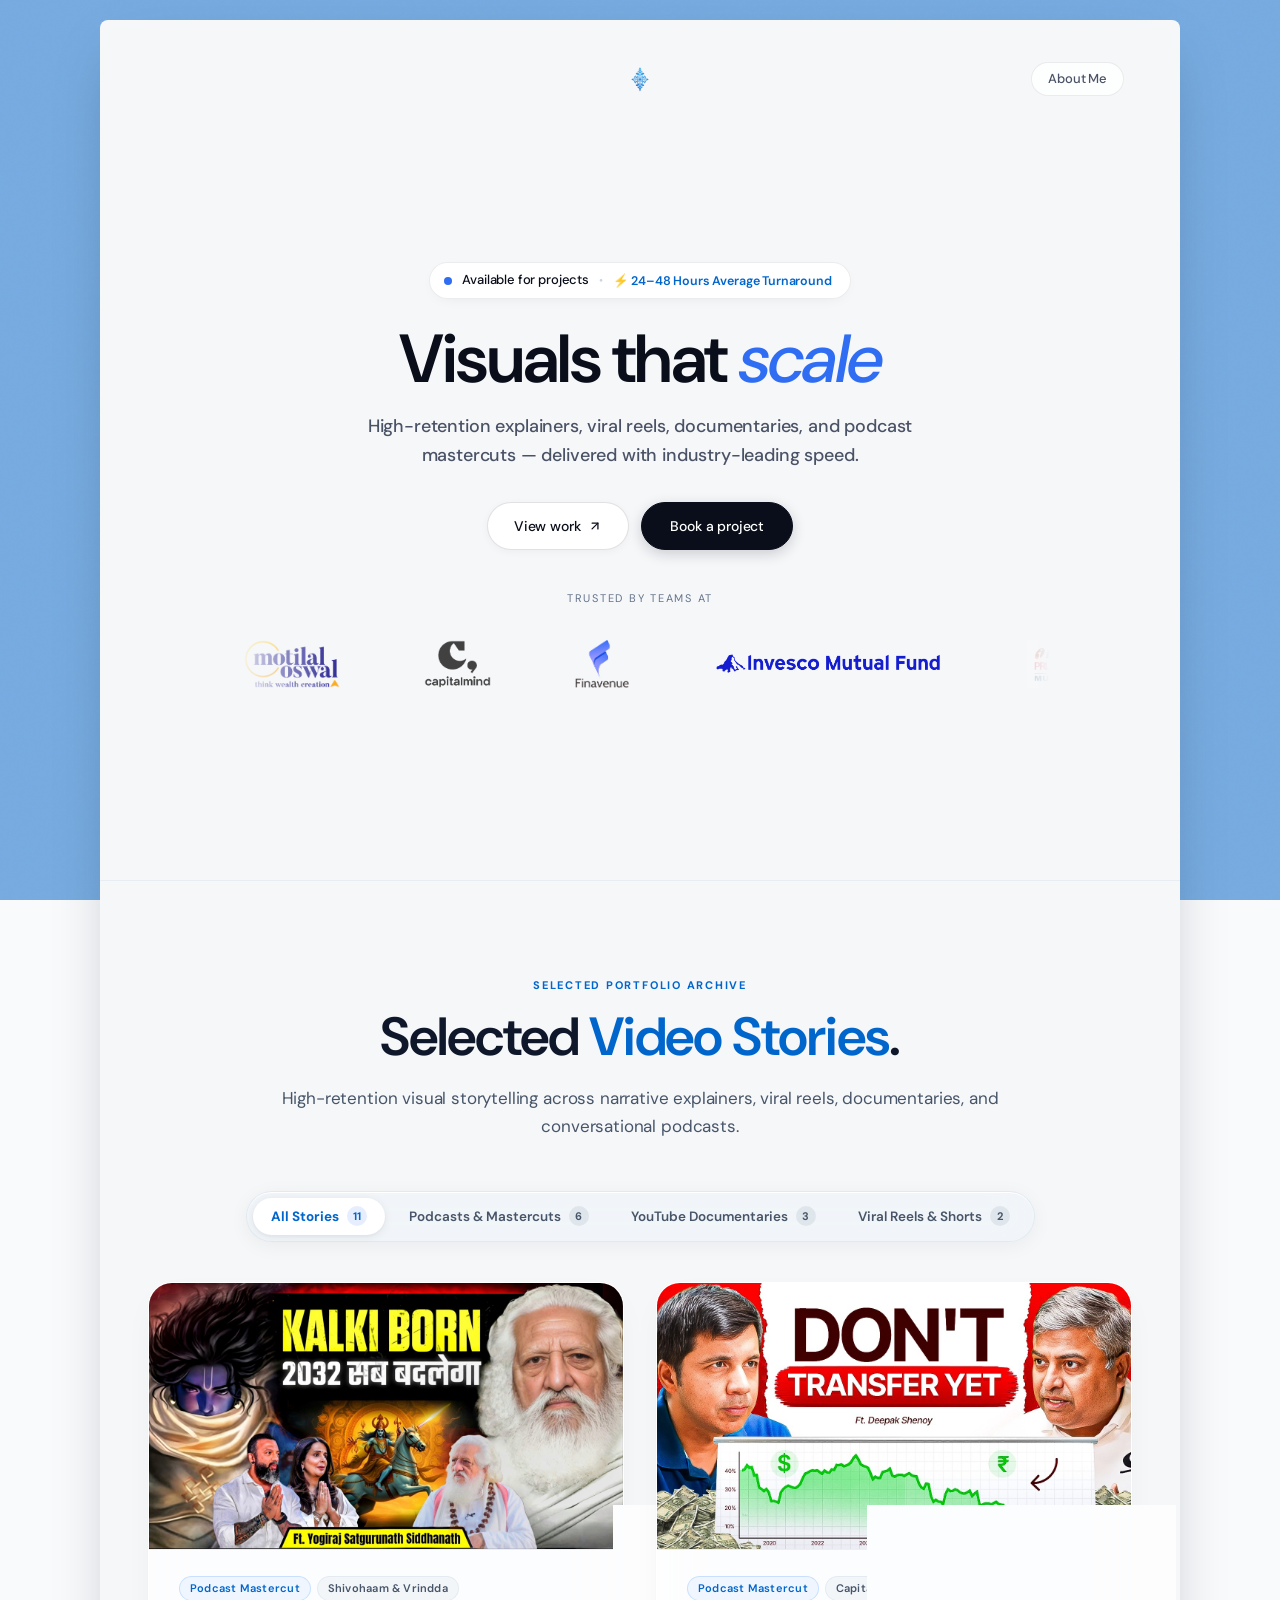
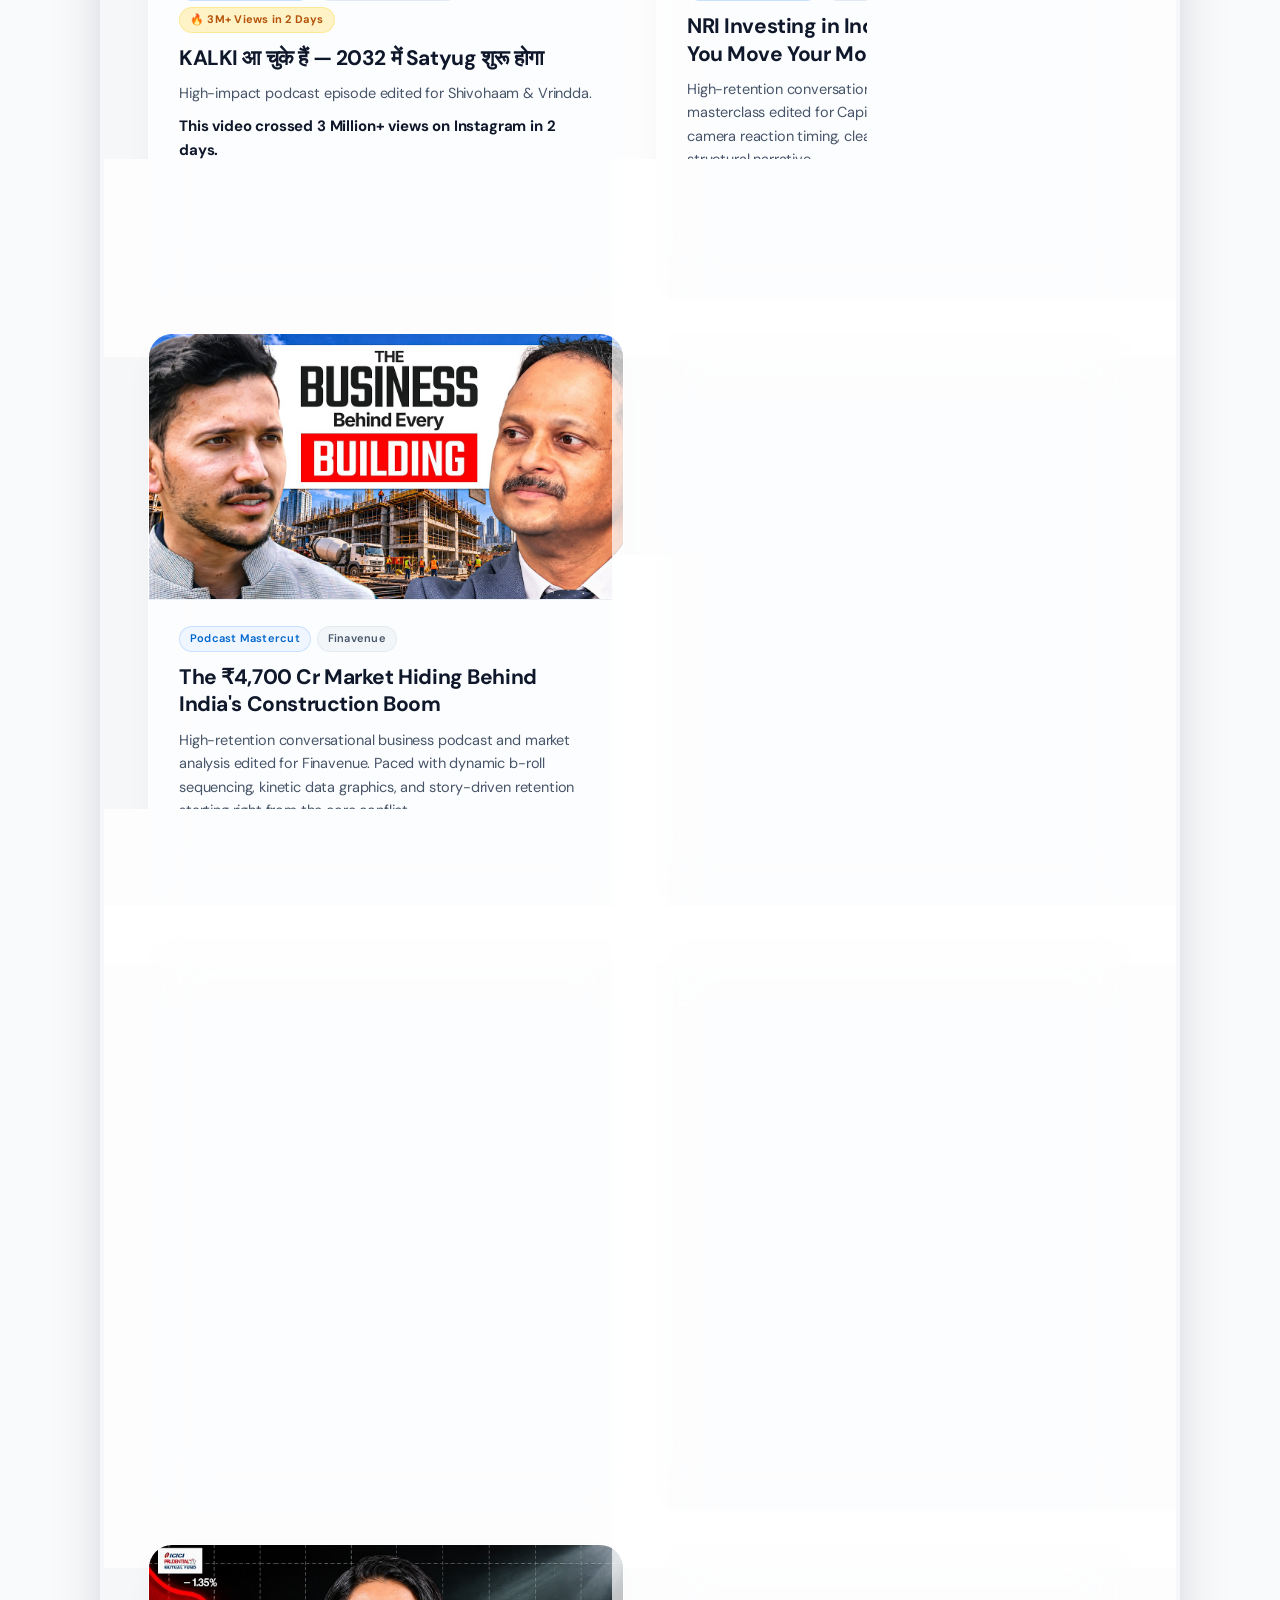
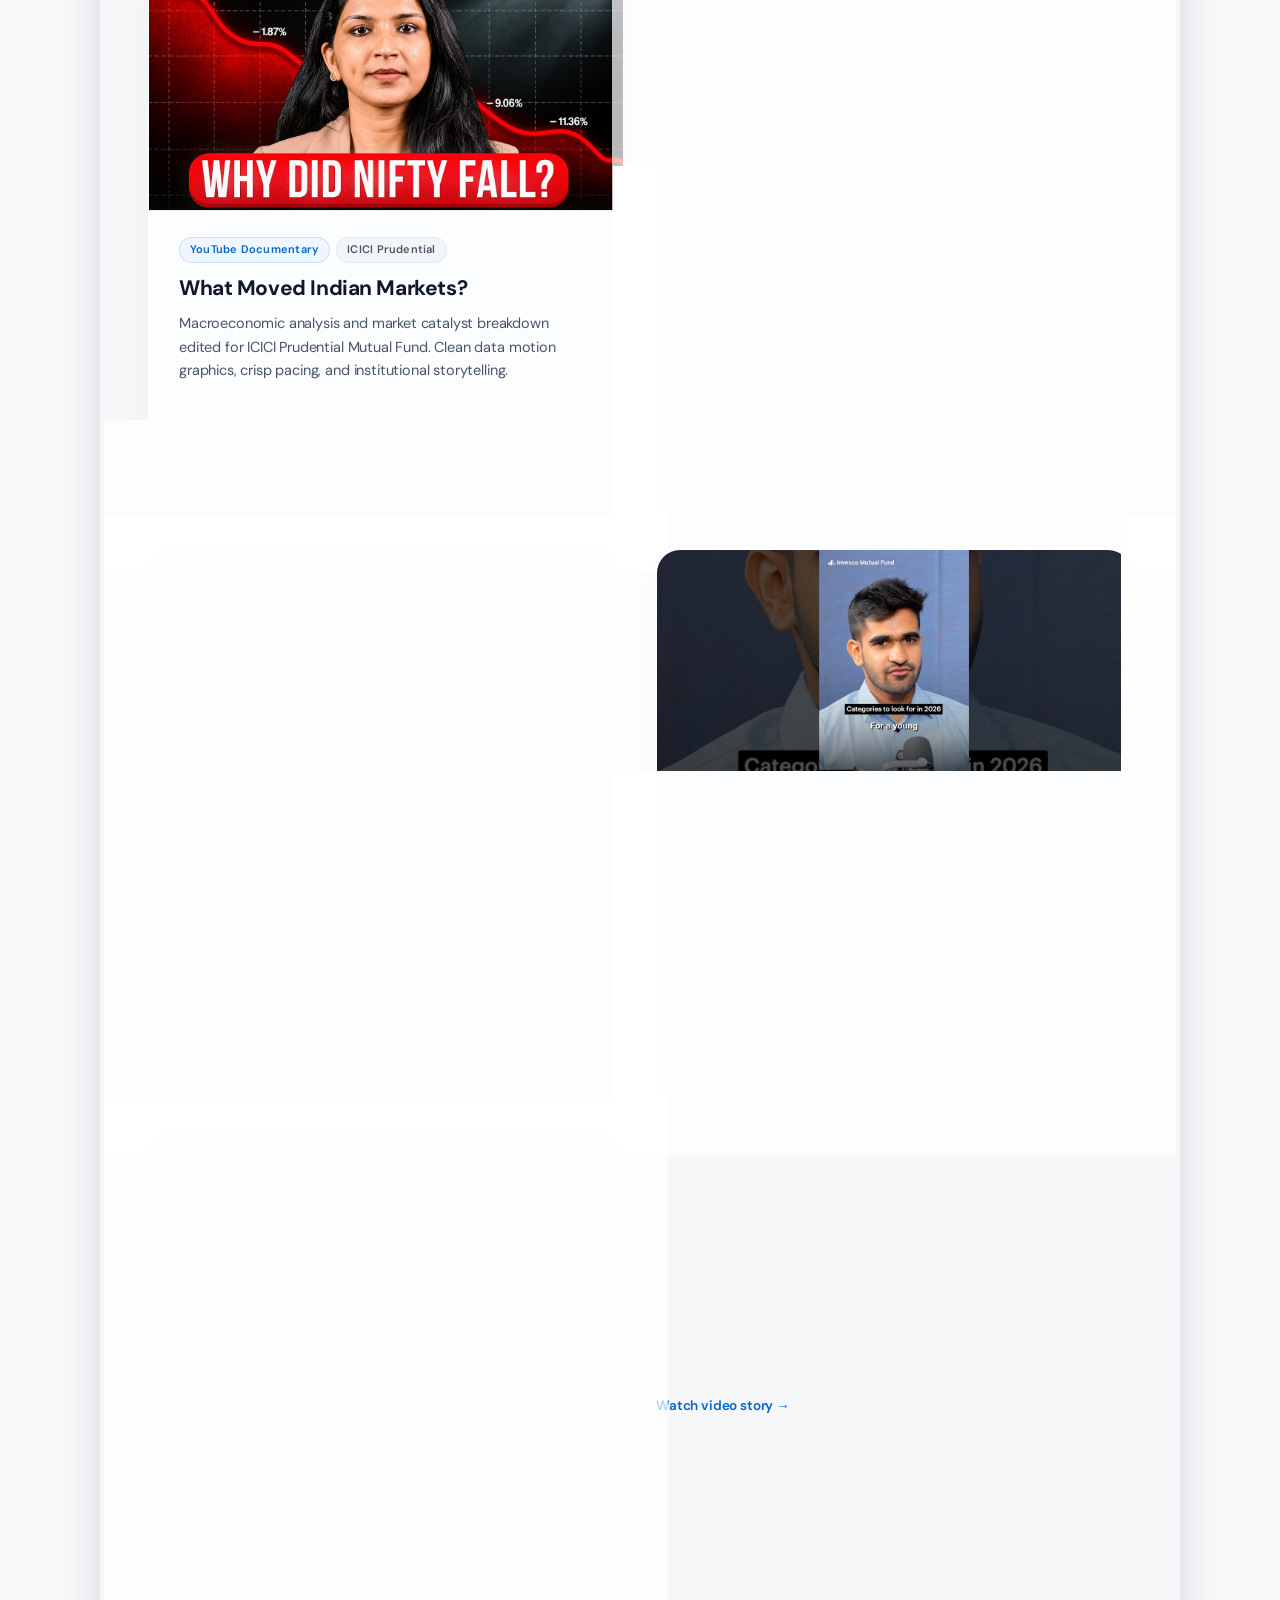
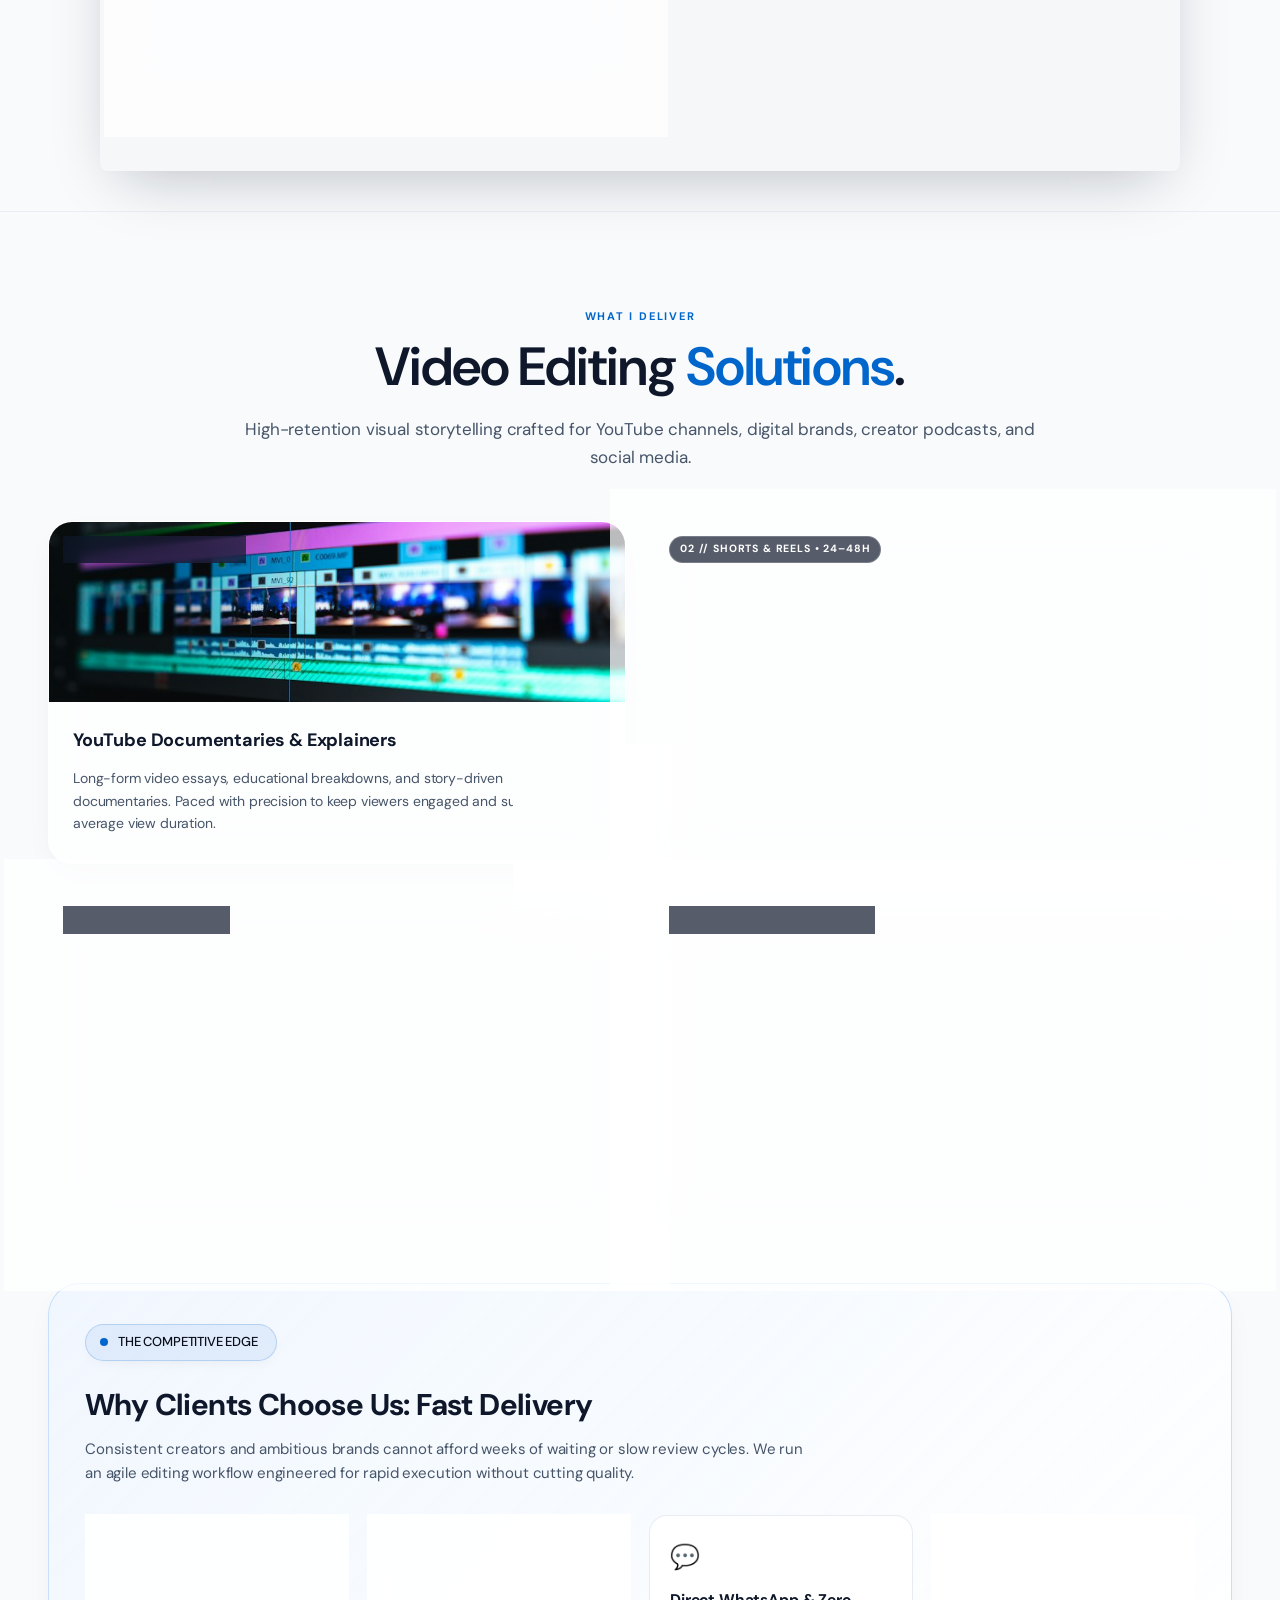
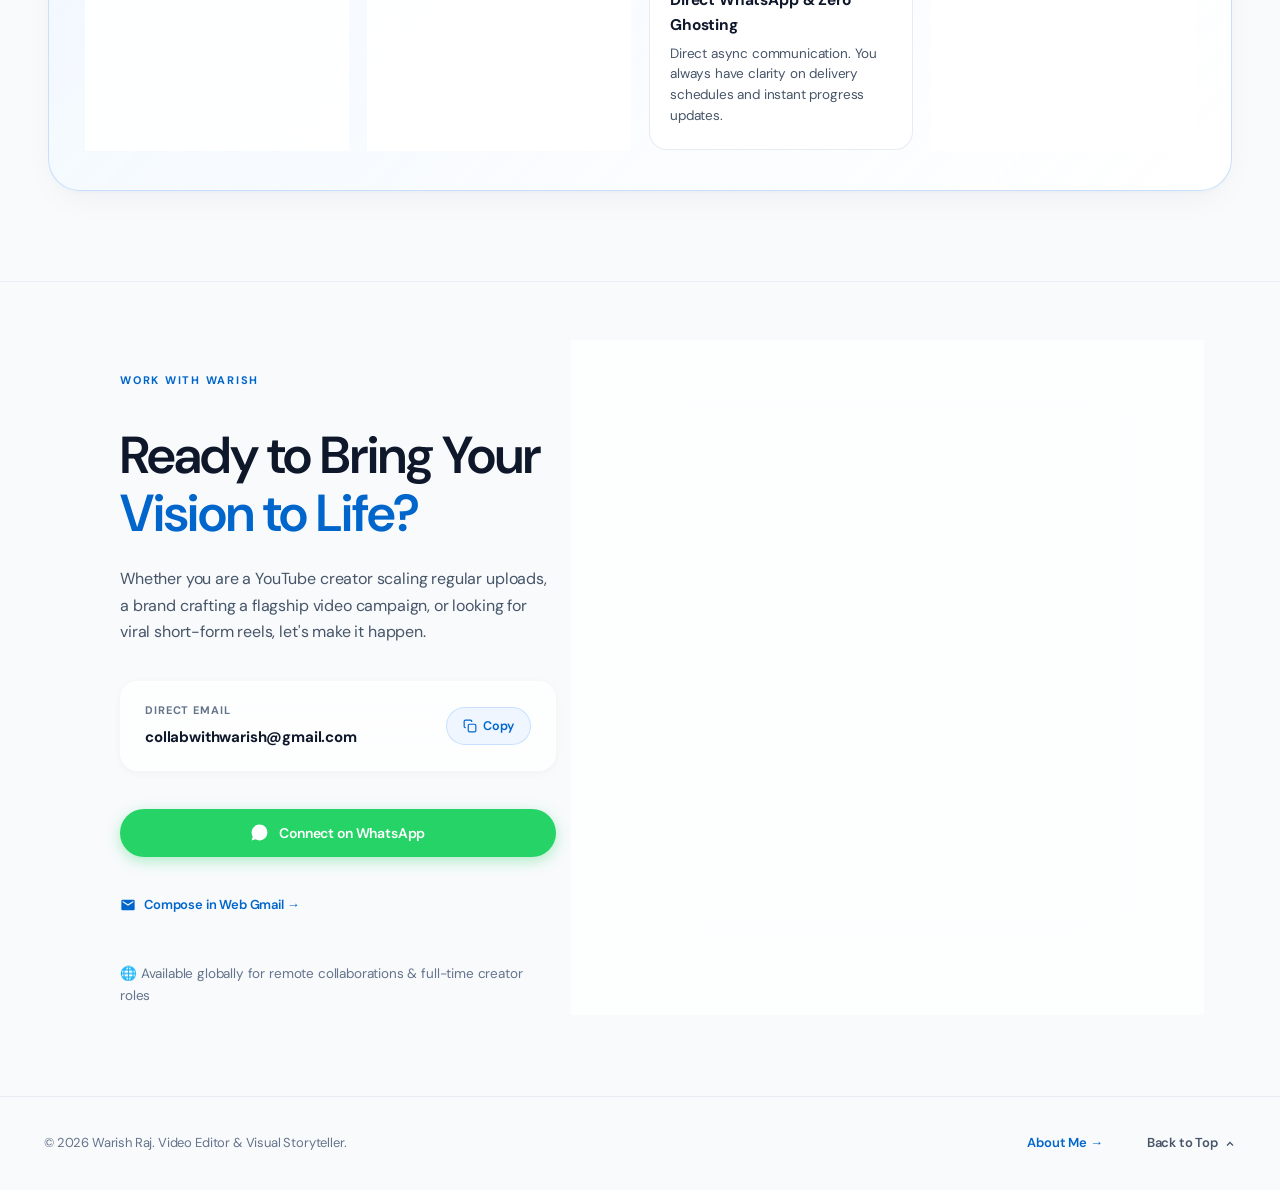
==== index.html @ b5e5d0c4 "Add ICICI Prudential July Markets video to YouTube Documentaries" ====
<!DOCTYPE html>
<html lang="en">
<head>
  <meta charset="UTF-8">
  <meta name="viewport" content="width=device-width, initial-scale=1.0">
  <title>Warish Raj — Video Editor & Visual Storyteller</title>
  <meta name="description" content="Portfolio of Warish Raj — Video Editor & Visual Storyteller at Postverse Media. Specializing in story-driven video editing, finance explainers, multi-cam podcast cuts, and high-retention reels.">
  <meta name="author" content="Warish Raj">
  <meta name="referrer" content="strict-origin-when-cross-origin">
  
  <!-- Open Graph Meta Tags -->
  <meta property="og:title" content="Warish Raj — Video Editor & Visual Storyteller">
  <meta property="og:description" content="Crafting video stories with intention, emotional rhythm, and clarity — rather than loud, chaotic over-editing.">
  <meta property="og:type" content="website">

  <!-- Favicon / SVG Brand Mark -->
  <link rel="icon" type="image/svg+xml" href="data:image/svg+xml,%3Csvg xmlns='http://www.w3.org/2000/svg' viewBox='0 0 32 32'%3E%3Crect width='32' height='32' rx='10' fill='%23ffffff' stroke='%23e2e8f0' stroke-width='1.5'/%3E%3Cpath d='M8 10 L13 22 L17 12 L21 22 L26 10' stroke='%230066cc' stroke-width='2.4' stroke-linecap='round' stroke-linejoin='round' fill='none'/%3E%3C/svg%3E">

  <!-- Primary Font: DM Sans via Google Fonts -->
  <link rel="preconnect" href="https://fonts.googleapis.com">
  <link rel="preconnect" href="https://fonts.gstatic.com" crossorigin>
  <link href="https://fonts.googleapis.com/css2?family=DM+Sans:ital,opsz,wght@0,9..40,100..1000;1,9..40,100..1000&display=swap" rel="stylesheet">

  <!-- Apple UI & Glassmorphism Stylesheet -->
  <link rel="stylesheet" href="css/style.css?v=4.6">
</head>
<body>

  <!-- High-Quality Moving Sky Video (vfxace style) -->
  <video class="bg-video" id="bg-video" autoplay loop muted playsinline preload="auto" aria-hidden="true">
    <source src="assets/clouds-bg.mp4" type="video/mp4">
  </video>

  <!-- Subtle Tactile Paper Grain -->
  <div class="grain" aria-hidden="true"></div>

  <!-- Apple Fluid Cursor & Ambient Spotlight Follower -->
  <div class="cursor-glow" id="cursor-glow" aria-hidden="true"></div>
  <div class="cursor-follower" id="cursor-follower" aria-hidden="true"></div>
  <div class="cursor-dot" id="cursor-dot" aria-hidden="true"></div>

  <!-- Floating Signature Canvas (vfxace style floating card) -->
  <div class="site-canvas">

    <!-- 1. Hero Viewport — Exact Visuals that Scale Reference -->
    <section class="hero-viewport" id="hero">
      <!-- Topbar with Centered Logo Emblem -->
      <header class="topbar">
        <div class="topbar__left"></div>
        <a href="#hero" class="brand-mark" aria-label="Warish Raj Home">
          <img src="assets/vfx-logo.png" alt="Warish Raj" class="vfx-logo-img">
        </a>
        <div class="topbar__right">
          <a href="about.html" class="nav-subtle-pill">About Me</a>
        </div>
      </header>

      <div class="hero__inner">
        <!-- Status Capsule with Fast Turnaround Highlight -->
        <div class="badge">
          <span class="badge__dot"></span>
          <span class="badge__text">Available for projects</span>
          <span class="badge__sep">•</span>
          <span class="badge__highlight">⚡ 24–48 Hours Average Turnaround</span>
        </div>

        <div class="hero__center">
          <h1 class="hero__title">
            Visuals that <em class="accent-scale">scale</em>
          </h1>
          <p class="hero__subtitle">
            High-retention explainers, viral reels, documentaries, and podcast mastercuts — delivered with industry-leading speed.
          </p>

          <div class="hero__actions">
            <a href="#work" class="btn btn--ghost">
              <span>View work</span>
              <svg width="14" height="14" viewBox="0 0 24 24" fill="none" stroke="currentColor" stroke-width="2.2" stroke-linecap="round" stroke-linejoin="round"><line x1="7" y1="17" x2="17" y2="7"></line><polyline points="7 7 17 7 17 17"></polyline></svg>
            </a>
            <a href="#contact" class="btn btn--solid">
              <span>Book a project</span>
            </a>
          </div>
        </div>

        <!-- Trusted by teams at -->
        <div class="hero__clients">
          <p class="clients__label">Trusted by teams at</p>
          <div class="clients__marquee">
            <div class="clients__track">
              <!-- Set 1 -->
              <div class="client-item">
                <img src="assets/brands/motilal-oswal.png" alt="Motilal Oswal" class="client-logo-img">
              </div>
              <div class="client-item">
                <img src="assets/brands/capitalmind.png" alt="Capitalmind" class="client-logo-img">
              </div>
              <div class="client-item">
                <img src="assets/brands/finavenue.png" alt="Finavenue" class="client-logo-img">
              </div>
              <div class="client-item">
                <img src="assets/brands/invesco-mutual-fund.png" alt="Invesco Mutual Fund India" class="client-logo-img">
              </div>
              <div class="client-item">
                <img src="assets/brands/icici-mutual-fund.png" alt="ICICI Mutual Fund" class="client-logo-img">
              </div>
              <!-- Set 2 (Infinite loop duplicate) -->
              <div class="client-item">
                <img src="assets/brands/motilal-oswal.png" alt="Motilal Oswal" class="client-logo-img">
              </div>
              <div class="client-item">
                <img src="assets/brands/capitalmind.png" alt="Capitalmind" class="client-logo-img">
              </div>
              <div class="client-item">
                <img src="assets/brands/finavenue.png" alt="Finavenue" class="client-logo-img">
              </div>
              <div class="client-item">
                <img src="assets/brands/invesco-mutual-fund.png" alt="Invesco Mutual Fund India" class="client-logo-img">
              </div>
              <div class="client-item">
                <img src="assets/brands/icici-mutual-fund.png" alt="ICICI Mutual Fund" class="client-logo-img">
              </div>
            </div>
          </div>
        </div>
      </div>
    </section>

    <!-- 2. Selected Video Work -->
    <section class="section" id="work">
      <div class="section-header">
        <span class="section-eyebrow">SELECTED PORTFOLIO ARCHIVE</span>
        <h2 class="section-title">Selected <span class="accent-text">Video Stories</span>.</h2>
        <p class="section-desc">
          High-retention visual storytelling across narrative explainers, viral reels, documentaries, and conversational podcasts.
        </p>
      </div>

      <!-- Apple-Grade Segmented Category Filter Bar -->
      <div class="filter-wrapper">
        <div class="filter-container" role="tablist" aria-label="Filter video categories">
          <button class="filter-btn active" data-filter="all" role="tab" aria-selected="true">
            <span>All Stories</span>
            <span class="filter-count">11</span>
          </button>
          <button class="filter-btn" data-filter="podcast" role="tab" aria-selected="false">
            <span>Podcasts &amp; Mastercuts</span>
            <span class="filter-count">6</span>
          </button>
          <button class="filter-btn" data-filter="documentary" role="tab" aria-selected="false">
            <span>YouTube Documentaries</span>
            <span class="filter-count">3</span>
          </button>
          <button class="filter-btn" data-filter="reels" role="tab" aria-selected="false">
            <span>Viral Reels &amp; Shorts</span>
            <span class="filter-count">2</span>
          </button>
        </div>
      </div>

      <!-- Projects Grid -->
      <div class="work-grid">

        <!-- ==========================================
             Group 1: Podcasts & Mastercuts (5 Projects)
             ========================================== -->

        <!-- Project 1: Viral Podcast Mastercut (Shivohaam & Vrindda) -->
        <article class="work-item" data-category="podcast" data-project-id="shivohaam-kalki" tabindex="0">
          <div class="work-item__media">
            <img src="assets/projects/shivohaam-kalki.jpg" alt="KALKI आ चुके हैं — 2032 में Satyug शुरू होगा | Shivohaam & Vrindda" class="work-item__thumb" loading="lazy">
            <div class="work-item__overlay">
              <span class="work-item__play" aria-label="Play Video in Website">
                <svg width="22" height="22" viewBox="0 0 24 24" fill="currentColor"><polygon points="6,4 20,12 6,20"></polygon></svg>
              </span>
            </div>
          </div>
          <div class="work-item__content">
            <div class="work-item__meta-top">
              <div class="work-item__tags">
                <span class="tag tag--accent">Podcast Mastercut</span>
                <span class="tag">Shivohaam &amp; Vrindda</span>
                <span class="tag tag--gold" style="font-weight: 700;">🔥 3M+ Views in 2 Days</span>
              </div>
            </div>
            <h3 class="work-item__title">KALKI आ चुके हैं — 2032 में Satyug शुरू होगा</h3>
            <p class="work-item__desc">
              High-impact podcast episode edited for Shivohaam &amp; Vrindda. <strong style="color: var(--ink-primary); font-size: 15px; display: block; margin: 8px 0;">This video crossed 3 Million+ views on Instagram in 2 days.</strong> Retention-engineered conversational pacing, suspense hooks, and atmospheric sound design.
            </p>
            <div class="work-item__footer">
              <span class="work-item__cta">Watch video story &rarr;</span>
            </div>
          </div>
        </article>

        <!-- Project 2: Capitalmind Podcast Mastercut -->
        <article class="work-item" data-category="podcast" data-project-id="capitalmind-nri-investing" tabindex="0">
          <div class="work-item__media">
            <img src="assets/projects/capitalmind-podcast.jpg" alt="NRI Investing in India? Watch This Before You Move Your Money | Capitalmind" class="work-item__thumb" loading="lazy">
            <div class="work-item__overlay">
              <span class="work-item__play" aria-label="Play Video in Website">
                <svg width="22" height="22" viewBox="0 0 24 24" fill="currentColor"><polygon points="6,4 20,12 6,20"></polygon></svg>
              </span>
            </div>
          </div>
          <div class="work-item__content">
            <div class="work-item__meta-top">
              <div class="work-item__tags">
                <span class="tag tag--accent">Podcast Mastercut</span>
                <span class="tag">Capitalmind</span>
              </div>
            </div>
            <h3 class="work-item__title">NRI Investing in India? Watch This Before You Move Your Money</h3>
            <p class="work-item__desc">
              High-retention conversational podcast and NRI wealth masterclass edited for Capitalmind. Paced with dynamic multi-camera reaction timing, clean financial graphics, and clear structural narrative.
            </p>
            <div class="work-item__footer">
              <span class="work-item__cta">Watch video story &rarr;</span>
            </div>
          </div>
        </article>

        <!-- Project 3: Finavenue Construction Boom Podcast & Interview -->
        <article class="work-item" data-category="podcast" data-project-id="finavenue-construction" tabindex="0">
          <div class="work-item__media">
            <img src="assets/projects/finavenue-construction.jpg" alt="The ₹4,700 Cr Market Hiding Behind India's Construction Boom | Finavenue" class="work-item__thumb" loading="lazy">
            <div class="work-item__overlay">
              <span class="work-item__play" aria-label="Play Video in Website">
                <svg width="22" height="22" viewBox="0 0 24 24" fill="currentColor"><polygon points="6,4 20,12 6,20"></polygon></svg>
              </span>
            </div>
          </div>
          <div class="work-item__content">
            <div class="work-item__meta-top">
              <div class="work-item__tags">
                <span class="tag tag--accent">Podcast Mastercut</span>
                <span class="tag">Finavenue</span>
              </div>
            </div>
            <h3 class="work-item__title">The ₹4,700 Cr Market Hiding Behind India's Construction Boom</h3>
            <p class="work-item__desc">
              High-retention conversational business podcast and market analysis edited for Finavenue. Paced with dynamic b-roll sequencing, kinetic data graphics, and story-driven retention starting right from the core conflict.
            </p>
            <div class="work-item__footer">
              <span class="work-item__cta">Watch video story &rarr;</span>
            </div>
          </div>
        </article>

        <!-- Project 4: Motilal Oswal AMC Family Office Podcast -->
        <article class="work-item" data-category="podcast" data-project-id="motilal-family-office" tabindex="0">
          <div class="work-item__media">
            <img src="assets/projects/motilal-family-office.jpg" alt="3 Things to Avoid When Setting Up a Family Office | Motilal Oswal AMC" class="work-item__thumb" loading="lazy">
            <div class="work-item__overlay">
              <span class="work-item__play" aria-label="Play Video in Website">
                <svg width="22" height="22" viewBox="0 0 24 24" fill="currentColor"><polygon points="6,4 20,12 6,20"></polygon></svg>
              </span>
            </div>
          </div>
          <div class="work-item__content">
            <div class="work-item__meta-top">
              <div class="work-item__tags">
                <span class="tag tag--accent">Podcast Mastercut</span>
                <span class="tag">Motilal Oswal AMC</span>
              </div>
            </div>
            <h3 class="work-item__title">3 Things to Avoid When Setting Up a Family Office</h3>
            <p class="work-item__desc">
              High-impact wealth management and family office podcast masterclass edited for Motilal Oswal AMC. Clean financial data motion graphics, crisp pacing, and engaging narrative structure.
            </p>
            <div class="work-item__footer">
              <span class="work-item__cta">Watch video story &rarr;</span>
            </div>
          </div>
        </article>

        <!-- Project 5: Invesco Debt & Investment Podcast -->
        <article class="work-item" data-category="podcast" data-project-id="invesco-parking-money" tabindex="0">
          <div class="work-item__media">
            <img src="assets/projects/invesco-parking-money.jpg" alt="Where to Park Money for 6+ Months? | Invesco Mutual Fund" class="work-item__thumb" loading="lazy">
            <div class="work-item__overlay">
              <span class="work-item__play" aria-label="Play Video in Website">
                <svg width="22" height="22" viewBox="0 0 24 24" fill="currentColor"><polygon points="6,4 20,12 6,20"></polygon></svg>
              </span>
            </div>
          </div>
          <div class="work-item__content">
            <div class="work-item__meta-top">
              <div class="work-item__tags">
                <span class="tag tag--accent">Podcast Mastercut</span>
                <span class="tag">Invesco</span>
              </div>
            </div>
            <h3 class="work-item__title">Where to Park Money for 6+ Months?</h3>
            <p class="work-item__desc">
              Investor education interview and guide breaking down short-term debt allocation and liquid funds for Invesco Mutual Fund. Minimalist comparative graphs and conversational pacing.
            </p>
            <div class="work-item__footer">
              <span class="work-item__cta">Watch video story &rarr;</span>
            </div>
          </div>
        </article>

        <!-- Project 6: ICICI Prudential Fund Manager Momentum Podcast -->
        <article class="work-item" data-category="podcast" data-project-id="icici-momentum-podcast" tabindex="0">
          <div class="work-item__media">
            <img src="assets/projects/icici-momentum-podcast.jpg" alt="Why Investors Sell Winners And Keep Losers | Ft. Ms. Manasvi Shah | ICICI Prudential AMC" class="work-item__thumb" loading="lazy">
            <div class="work-item__overlay">
              <span class="work-item__play" aria-label="Play Video in Website">
                <svg width="22" height="22" viewBox="0 0 24 24" fill="currentColor"><polygon points="6,4 20,12 6,20"></polygon></svg>
              </span>
            </div>
          </div>
          <div class="work-item__content">
            <div class="work-item__meta-top">
              <div class="work-item__tags">
                <span class="tag tag--accent">Podcast Mastercut</span>
                <span class="tag">ICICI Prudential</span>
              </div>
            </div>
            <h3 class="work-item__title">Why Investors Sell Winners And Keep Losers</h3>
            <p class="work-item__desc">
              High-retention fund manager interview and behavioral investing podcast edited for ICICI Prudential AMC. Paced with dynamic multi-camera reaction timing, momentum market graphics, and engaging conversational structure.
            </p>
            <div class="work-item__footer">
              <span class="work-item__cta">Watch video story &rarr;</span>
            </div>
          </div>
        </article>

        <!-- ==========================================
             Group 2: YouTube Documentaries (3 Projects)
             ========================================== -->

        <!-- Project 7: Macroeconomic Market Analysis (ICICI Prudential Mutual Fund) -->
        <article class="work-item" data-category="documentary" data-project-id="icici-market-analysis" tabindex="0">
          <div class="work-item__media">
            <img src="assets/projects/icici-market-analysis.jpg" alt="What Moved Indian Markets? | ICICI Prudential Mutual Fund" class="work-item__thumb" loading="lazy">
            <div class="work-item__overlay">
              <span class="work-item__play" aria-label="Play Video in Website">
                <svg width="22" height="22" viewBox="0 0 24 24" fill="currentColor"><polygon points="6,4 20,12 6,20"></polygon></svg>
              </span>
            </div>
          </div>
          <div class="work-item__content">
            <div class="work-item__meta-top">
              <div class="work-item__tags">
                <span class="tag tag--accent">YouTube Documentary</span>
                <span class="tag">ICICI Prudential</span>
              </div>
            </div>
            <h3 class="work-item__title">What Moved Indian Markets?</h3>
            <p class="work-item__desc">
              Macroeconomic analysis and market catalyst breakdown edited for ICICI Prudential Mutual Fund. Clean data motion graphics, crisp pacing, and institutional storytelling.
            </p>
            <div class="work-item__footer">
              <span class="work-item__cta">Watch video story &rarr;</span>
            </div>
          </div>
        </article>

        <!-- Project 8: Nifty Fall & Market Breakdown (ICICI Prudential Mutual Fund) -->
        <article class="work-item" data-category="documentary" data-project-id="icici-nifty-breakdown" tabindex="0">
          <div class="work-item__media">
            <img src="assets/projects/icici-nifty-breakdown.jpg" alt="Nifty Fall, FII Out, Insurance Shock - Full Breakdown! | ICICI Prudential Mutual Fund" class="work-item__thumb" loading="lazy">
            <div class="work-item__overlay">
              <span class="work-item__play" aria-label="Play Video in Website">
                <svg width="22" height="22" viewBox="0 0 24 24" fill="currentColor"><polygon points="6,4 20,12 6,20"></polygon></svg>
              </span>
            </div>
          </div>
          <div class="work-item__content">
            <div class="work-item__meta-top">
              <div class="work-item__tags">
                <span class="tag tag--accent">YouTube Documentary</span>
                <span class="tag">ICICI Prudential</span>
              </div>
            </div>
            <h3 class="work-item__title">Nifty Fall, FII Out, Insurance Shock - Full Breakdown!</h3>
            <p class="work-item__desc">
              High-impact macroeconomic documentary and market breakdown edited for ICICI Prudential Mutual Fund. Engineered with institutional data charts, kinetic graphics, and rapid analytical pacing.
            </p>
            <div class="work-item__footer">
              <span class="work-item__cta">Watch video story &rarr;</span>
            </div>
          </div>
        </article>

        <!-- Project 9: Macroeconomic Market Analysis - July (ICICI Prudential Mutual Fund) -->
        <article class="work-item" data-category="documentary" data-project-id="icici-july-markets" tabindex="0">
          <div class="work-item__media">
            <img src="assets/projects/icici-july-markets.jpg" alt="What Moved Indian Markets in July? | Ft. Sharmila D'Silva | ICICI Prudential Mutual Fund" class="work-item__thumb" loading="lazy">
            <div class="work-item__overlay">
              <span class="work-item__play" aria-label="Play Video in Website">
                <svg width="22" height="22" viewBox="0 0 24 24" fill="currentColor"><polygon points="6,4 20,12 6,20"></polygon></svg>
              </span>
            </div>
          </div>
          <div class="work-item__content">
            <div class="work-item__meta-top">
              <div class="work-item__tags">
                <span class="tag tag--accent">YouTube Documentary</span>
                <span class="tag">ICICI Prudential</span>
              </div>
            </div>
            <h3 class="work-item__title">What Moved Indian Markets in July?</h3>
            <p class="work-item__desc">
              Macroeconomic analysis and sector performance breakdown edited for ICICI Prudential Mutual Fund. Institutional data graphics, bond yield tracking, and clear narrative clarity.
            </p>
            <div class="work-item__footer">
              <span class="work-item__cta">Watch video story &rarr;</span>
            </div>
          </div>
        </article>

        <!-- ==========================================
             Group 3: Viral Reels & Shorts (2 Projects)
             ========================================== -->

        <!-- Project 10: Viral Short-Form Reel (Invesco Mutual Fund) -->
        <article class="work-item" data-category="reels" data-project-id="invesco-categories-reel" tabindex="0">
          <div class="work-item__media">
            <img src="assets/projects/invesco-categories-reel.jpg" alt="Mutual Fund Categories to Look for in 2026 | Invesco Mutual Fund" class="work-item__thumb" loading="lazy">
            <div class="work-item__overlay">
              <span class="work-item__play" aria-label="Play Video in Website">
                <svg width="22" height="22" viewBox="0 0 24 24" fill="currentColor"><polygon points="6,4 20,12 6,20"></polygon></svg>
              </span>
            </div>
          </div>
          <div class="work-item__content">
            <div class="work-item__meta-top">
              <div class="work-item__tags">
                <span class="tag tag--accent">Short-Form Reel • 9:16</span>
                <span class="tag">Invesco</span>
              </div>
            </div>
            <h3 class="work-item__title">Mutual Fund Categories to Look for in 2026</h3>
            <p class="work-item__desc">
              High-retention vertical financial reel crafted for Invesco Mutual Fund. Retention-engineered 3-second hook, minimalist kinetic typography, and fast-paced asset category breakdown.
            </p>
            <div class="work-item__footer">
              <span class="work-item__cta">Watch video story &rarr;</span>
            </div>
          </div>
        </article>

        <!-- Project 11: Personal Development & Creator Reel (Vrindda Bhatt) -->
        <article class="work-item" data-category="reels" data-project-id="vrindda-vision-board" tabindex="0">
          <div class="work-item__media">
            <img src="assets/projects/vrindda-bhatt-vision-board.jpg" alt="Stop Making Vision Boards | Do This Instead | Vrindda Bhatt" class="work-item__thumb" loading="lazy">
            <div class="work-item__overlay">
              <span class="work-item__play" aria-label="Play Video in Website">
                <svg width="22" height="22" viewBox="0 0 24 24" fill="currentColor"><polygon points="6,4 20,12 6,20"></polygon></svg>
              </span>
            </div>
          </div>
          <div class="work-item__content">
            <div class="work-item__meta-top">
              <div class="work-item__tags">
                <span class="tag tag--accent">Short-Form Reel • 9:16</span>
                <span class="tag">Vrindda Bhatt</span>
              </div>
            </div>
            <h3 class="work-item__title">Stop Making Vision Boards | Do This Instead</h3>
            <p class="work-item__desc">
              High-retention personal development reel crafted for Vrindda Bhatt. Contrarian 3-second hook, minimalist kinetic typography, and rhythmic pacing.
            </p>
            <div class="work-item__footer">
              <span class="work-item__cta">Watch video story &rarr;</span>
            </div>
          </div>
        </article>
              <span class="work-item__cta">Watch video story &rarr;</span>
            </div>
          </div>
        </article>

      </div>
    </section>

    <!-- 3. Video Editing Services Offered -->
    <section class="section" id="services">
      <div class="section-header">
        <span class="section-eyebrow">WHAT I DELIVER</span>
        <h2 class="section-title">Video Editing <span class="accent-text">Solutions</span>.</h2>
        <p class="section-desc">High-retention visual storytelling crafted for YouTube channels, digital brands, creator podcasts, and social media.</p>
      </div>

      <div class="services-grid">
        <!-- Service 1 -->
        <div class="service-card">
          <div class="service-card__media">
            <img src="assets/services/service-explainer.jpg" alt="YouTube Documentaries & Explainers" class="service-card__thumb" loading="lazy">
            <span class="service-card__badge">01 // YOUTUBE EXPLAINERS</span>
          </div>
          <div class="service-card__body">
            <h3 class="service-title">YouTube Documentaries &amp; Explainers</h3>
            <p class="service-desc">
              Long-form video essays, educational breakdowns, and story-driven documentaries. Paced with precision to keep viewers engaged and sustain high average view duration.
            </p>
          </div>
        </div>

        <!-- Service 2 -->
        <div class="service-card">
          <div class="service-card__media">
            <img src="assets/services/service-shorts.jpg" alt="High-Retention Reels & Shorts" class="service-card__thumb" loading="lazy">
            <span class="service-card__badge">02 // SHORTS & REELS • 24–48H</span>
          </div>
          <div class="service-card__body">
            <h3 class="service-title">Viral Reels, Shorts &amp; TikToks</h3>
            <p class="service-desc">
              Retention-engineered vertical content delivered in 24–48 hours. Powerful 3-second storytelling hooks, clean typography, dynamic sound design, and seamless cuts.
            </p>
          </div>
        </div>

        <!-- Service 3 -->
        <div class="service-card">
          <div class="service-card__media">
            <img src="assets/services/service-charts.jpg" alt="Motion Graphics & Visual Polish" class="service-card__thumb" loading="lazy">
            <span class="service-card__badge">03 // MOTION GRAPHICS</span>
          </div>
          <div class="service-card__body">
            <h3 class="service-title">Motion Graphics &amp; Visual Polish</h3>
            <p class="service-desc">
              Clean animated graphics, kinetic callouts, data visualizations, and minimalist lower-thirds designed to clarify complex ideas without overwhelming the viewer.
            </p>
          </div>
        </div>

        <!-- Service 4 -->
        <div class="service-card">
          <div class="service-card__media">
            <img src="assets/services/service-podcast.jpg" alt="Podcasts & Conversational Mastercuts" class="service-card__thumb" loading="lazy">
            <span class="service-card__badge">04 // PODCASTS & INTERVIEWS</span>
          </div>
          <div class="service-card__body">
            <h3 class="service-title">Podcasts &amp; Interview Mastercuts</h3>
            <p class="service-desc">
              Multi-camera cutting, reaction pacing, and audio balancing for interview shows and creator discussions. Natural conversational cadence and immersive sound design.
            </p>
          </div>
        </div>
      </div>

      <!-- Fast Delivery Advantage Banner -->
      <div class="advantage-banner">
        <div class="advantage-banner__header">
          <span class="badge" style="background: rgba(0, 102, 204, 0.08); border-color: rgba(0, 102, 204, 0.2); color: var(--blue-primary); margin-bottom: 8px;">
            <span class="badge__dot" style="background: var(--blue-primary);"></span>
            <span class="badge__text">THE COMPETITIVE EDGE</span>
          </span>
          <h3 class="advantage-banner__title">Why Clients Choose Us: <span class="accent-text">Fast Delivery</span></h3>
          <p class="advantage-banner__desc">Consistent creators and ambitious brands cannot afford weeks of waiting or slow review cycles. We run an agile editing workflow engineered for rapid execution without cutting quality.</p>
        </div>
        <div class="advantage-grid">
          <div class="advantage-card">
            <div class="advantage-card__icon">⚡</div>
            <div class="advantage-card__title">24–48 Hours Average Turnaround</div>
            <div class="advantage-card__desc">First cuts of reels & shorts ready in 24–48 hours. Long-form explainers delivered on predictable, tight sprint cycles.</div>
          </div>
          <div class="advantage-card">
            <div class="advantage-card__icon">📈</div>
            <div class="advantage-card__title">Retention-First Pacing</div>
            <div class="advantage-card__desc">Tuned for 85%+ retention through intentional narrative hooks, seamless pacing, and precision sound design.</div>
          </div>
          <div class="advantage-card">
            <div class="advantage-card__icon">💬</div>
            <div class="advantage-card__title">Direct WhatsApp &amp; Zero Ghosting</div>
            <div class="advantage-card__desc">Direct async communication. You always have clarity on delivery schedules and instant progress updates.</div>
          </div>
          <div class="advantage-card">
            <div class="advantage-card__icon">💎</div>
            <div class="advantage-card__title">Apple-Grade Visuals</div>
            <div class="advantage-card__desc">Minimalist typography in DM Sans, cinematic color correction, and polished motion graphics that elevate your brand.</div>
          </div>
        </div>
      </div>
    </section>

    <!-- 4. Contact Section -->
    <section class="section" id="contact">
      <div class="contact-container">
        <!-- Left: Heading & Direct Info -->
        <div class="contact-info">
          <span class="section-eyebrow">WORK WITH WARISH</span>
          <h2 class="contact-headline">
            Ready to Bring Your<br><span class="accent-text">Vision to Life?</span>
          </h2>
          <p class="contact-text">
            Whether you are a YouTube creator scaling regular uploads, a brand crafting a flagship video campaign, or looking for viral short-form reels, let's make it happen.
          </p>

          <div class="email-box">
            <div>
              <p style="font-size: 11px; text-transform: uppercase; color: var(--ink-faint); margin-bottom: 4px; font-weight: 700; letter-spacing: 0.08em;">Direct Email</p>
              <a href="mailto:collabwithwarish@gmail.com" class="email-address">collabwithwarish@gmail.com</a>
            </div>
            <button class="copy-btn" id="copy-email-btn" aria-label="Copy email address">
              <svg width="14" height="14" viewBox="0 0 24 24" fill="none" stroke="currentColor" stroke-width="2"><rect x="9" y="9" width="13" height="13" rx="2" ry="2"></rect><path d="M5 15H4a2 2 0 0 1-2-2V4a2 2 0 0 1 2-2h9a2 2 0 0 1 2 2v1"></path></svg>
              <span>Copy</span>
            </button>
          </div>

          <!-- WhatsApp Connect Pill -->
          <div style="margin-top: 14px;">
            <a href="https://wa.me/919905657907?text=Hi%20Warish,%20I%20saw%20your%20portfolio%20and%20want%20to%20discuss%20a%20video%20editing%20project." target="_blank" rel="noopener noreferrer" class="whatsapp-connect-btn" style="display: inline-flex; align-items: center; justify-content: center; gap: 10px; width: 100%; padding: 13px 20px; background: #25d366; color: #ffffff; border-radius: var(--radius-pill); font-weight: 600; font-size: 14px; text-decoration: none; box-shadow: 0 4px 14px rgba(37, 211, 102, 0.35); transition: transform 0.2s ease, box-shadow 0.2s ease;">
              <svg width="19" height="19" viewBox="0 0 24 24" fill="currentColor"><path d="M12.031 6.172c-3.181 0-5.767 2.586-5.768 5.766-.001 1.298.38 2.27 1.019 3.287l-.711 2.598 2.669-.699c.969.529 1.831.815 2.791.815 3.18 0 5.767-2.587 5.768-5.766 0-3.18-2.587-5.801-5.768-5.801zm3.385 8.211c-.144.405-.837.774-1.17.824-.312.045-.694.07-2.029-.481-1.614-.668-2.659-2.316-2.739-2.424-.079-.107-.655-.87-.655-1.662 0-.792.417-1.182.565-1.341.149-.159.327-.198.435-.198.109 0 .218.002.313.007.101.005.236-.039.369.28.138.332.472 1.15.513 1.233.041.083.069.181.014.289-.055.108-.083.175-.164.271-.082.096-.173.215-.247.289-.083.082-.17.172-.073.338.097.166.432.714.928 1.155.638.568 1.176.745 1.342.827.166.083.264.069.362-.042.098-.111.417-.485.528-.652.111-.166.222-.139.375-.083.153.055.973.458 1.14.542.167.083.278.125.32.194.041.069.041.401-.103.806zM12 2C6.477 2 2 6.477 2 12c0 1.891.524 3.66 1.436 5.176L2 22l4.981-1.399C8.423 21.493 10.153 22 12 22c5.523 0 10-4.477 10-10S17.523 2 12 2z"/></svg>
              <span>Connect on WhatsApp</span>
            </a>
          </div>

          <div style="margin-top: 14px;">
            <a href="https://mail.google.com/mail/?view=cm&fs=1&to=collabwithwarish@gmail.com&su=Video+Editing+Project+Inquiry" target="_blank" rel="noopener noreferrer" class="gmail-direct-btn" style="display: inline-flex; align-items: center; gap: 8px; font-size: 13px; color: var(--blue-primary); font-weight: 600; text-decoration: none;">
              <svg width="16" height="16" viewBox="0 0 24 24" fill="currentColor"><path d="M20 4H4c-1.1 0-1.99.9-1.99 2L2 18c0 1.1.9 2 2 2h16c1.1 0 2-.9 2-2V6c0-1.1-.9-2-2-2zm0 4l-8 5-8-5V6l8 5 8-5v2z"/></svg>
              <span>Compose in Web Gmail &rarr;</span>
            </a>
          </div>

          <div style="margin-top: 18px; font-size: 13.5px; color: var(--ink-faint);">
            <p>🌐 Available globally for remote collaborations &amp; full-time creator roles</p>
          </div>
        </div>

        <!-- Right: Functional Interactive Contact Form -->
        <div class="contact-form-card">
          <form class="contact-form" id="contact-form" action="https://formsubmit.co/collabwithwarish@gmail.com" method="POST">
            <input type="hidden" name="_captcha" value="false">
            <input type="hidden" name="_template" value="table">
            <input type="hidden" name="_subject" value="New Video Project Inquiry for Warish Raj">

            <div class="form-group">
              <label for="form-name" class="form-label">Your Name</label>
              <input type="text" id="form-name" name="name" class="form-input" placeholder="e.g. Rahul Sharma" required>
            </div>

            <div class="form-group">
              <label for="form-email" class="form-label">Email Address</label>
              <input type="email" id="form-email" name="email" class="form-input" placeholder="e.g. rahul@example.com" required>
            </div>

            <div class="form-group">
              <label for="form-type" class="form-label">Project Type</label>
              <select id="form-type" name="project_type" class="form-select">
                <option value="YouTube Explainer / Documentary (Long-Form)">YouTube Explainer / Documentary (Long-Form)</option>
                <option value="Viral Reels & YouTube Shorts (Short-Form)">Viral Reels & YouTube Shorts (Short-Form)</option>
                <option value="Podcast & Interview Mastercut">Podcast & Interview Mastercut</option>
                <option value="Motion Graphics & Visual Polish">Motion Graphics & Visual Polish</option>
                <option value="Dedicated Video Editor / Full-Time Role">Dedicated Video Editor / Full-Time Role</option>
              </select>
            </div>

            <div class="form-group">
              <label for="form-message" class="form-label">Story & Project Scope</label>
              <textarea id="form-message" name="message" class="form-textarea" placeholder="Tell me about your project, narrative goals, and timeline..." required></textarea>
            </div>

            <button type="submit" class="btn btn--solid btn--lg" style="width: 100%;">
              <span>Send Message</span>
              <svg width="14" height="14" viewBox="0 0 24 24" fill="none" stroke="currentColor" stroke-width="2.5"><line x1="22" y1="2" x2="11" y2="13"></line><polygon points="22 2 15 22 11 13 2 9 22 2"></polygon></svg>
            </button>

            <!-- Form Status Notification -->
            <div class="form-status" id="form-status" style="display: none; margin-top: 16px;"></div>
          </form>
        </div>
      </div>
    </section>

    <!-- Footer -->
    <footer class="footer">
      <div class="footer__left">
        <span>&copy; 2026 Warish Raj. Video Editor &amp; Visual Storyteller.</span>
      </div>
      <div class="footer__right">
        <a href="about.html" style="font-weight: 600; color: var(--blue-primary); margin-right: 20px;">About Me &rarr;</a>
        <a href="#hero" class="back-to-top">
          <span>Back to Top</span>
          <svg width="12" height="12" viewBox="0 0 24 24" fill="none" stroke="currentColor" stroke-width="2.5"><polyline points="18 15 12 9 6 15"></polyline></svg>
        </a>
      </div>
    </footer>

  </div><!-- /.site-canvas -->

  <!-- Mobile Navigation Drawer -->
  <div class="mobile-nav" id="mobile-nav" role="dialog" aria-modal="true" aria-label="Mobile Navigation">
    <button class="mobile-nav-close" id="mobile-nav-close" aria-label="Close menu">&times;</button>
    <a href="#hero" class="nav-link">Home</a>
    <a href="#work" class="nav-link">Selected Work</a>
    <a href="#services" class="nav-link">Services</a>
    <a href="about.html" class="nav-link">About Warish Raj</a>
    <a href="#contact" class="nav-link">Contact</a>
  </div>

  <!-- Interactive Project Lightbox Modal (Apple Frosted Glass) -->
  <div class="video-lightbox" id="video-lightbox" role="dialog" aria-modal="true" aria-labelledby="lightbox-title">
    <div class="video-lightbox__container">
      <button class="video-lightbox__close" id="lightbox-close" aria-label="Close modal">&times;</button>
      
      <!-- Media Player / Preview -->
      <div class="lightbox-media" id="lightbox-media-container">
        <!-- Rendered dynamically by JS -->
      </div>

      <!-- Project Metadata & Breakdown -->
      <div class="lightbox-content">
        <div class="lightbox-header">
          <div>
            <span class="tag tag--accent" id="lightbox-category" style="margin-bottom: 8px; display: inline-block;">Category</span>
            <h2 class="lightbox-title" id="lightbox-title">Project Title</h2>
          </div>
        </div>

        <div class="lightbox-details-grid">
          <div class="detail-block">
            <span class="detail-label">Client / Series</span>
            <span class="detail-val" id="lightbox-client">Client</span>
          </div>
          <div class="detail-block">
            <span class="detail-label">My Role</span>
            <span class="detail-val" id="lightbox-role">Role</span>
          </div>
        </div>

        <div id="lightbox-highlight" style="display: none; margin: 18px 0; padding: 12px 16px; background: rgba(37, 99, 235, 0.08); border-left: 3px solid var(--blue-primary); border-radius: 8px; font-weight: 700; color: var(--ink-primary); font-size: 14.5px;"></div>

        <div class="lightbox-desc">
          <p id="lightbox-desc-text">Project description will go here...</p>
        </div>

        <div class="lightbox-topics" id="lightbox-topics-container">
          <p style="font-size: 11.5px; font-weight: 700; text-transform: uppercase; color: var(--ink-faint); margin-bottom: 12px; letter-spacing: 0.08em;">Key Storytelling Takeaways</p>
          <ul id="lightbox-topics-list">
            <!-- Injected by JS -->
          </ul>
        </div>

        <div class="lightbox-actions" style="margin-top: 24px; padding-top: 20px; border-top: 1px solid var(--line-divider);">
          <a href="#" id="lightbox-action-btn" target="_blank" rel="noopener noreferrer" class="btn btn--sm" style="display: none; background: #2f6df3; color: #ffffff; border-radius: var(--radius-pill); font-weight: 600; padding: 10px 20px; text-decoration: none; font-size: 13.5px; gap: 8px; align-items: center;">
            <svg width="15" height="15" viewBox="0 0 24 24" fill="none" stroke="currentColor" stroke-width="2.2"><path d="M18 13v6a2 2 0 0 1-2 2H5a2 2 0 0 1-2-2V8a2 2 0 0 1 2-2h6"></path><polyline points="15 3 21 3 21 9"></polyline><line x1="10" y1="14" x2="21" y2="3"></line></svg>
            <span id="lightbox-action-text">Watch on YouTube</span>
          </a>
        </div>
      </div>
    </div>
  </div>



  <!-- Toast Notification for Copy Actions -->
  <div class="toast" id="toast" role="status" aria-live="polite">
    <svg width="16" height="16" viewBox="0 0 24 24" fill="none" stroke="#10b981" stroke-width="2.5"><polyline points="20 6 9 17 4 12"></polyline></svg>
    <span id="toast-message">Copied to clipboard</span>
  </div>

  <!-- Main JavaScript Engine -->
  <script src="js/main.js?v=5.9"></script>
</body>
</html>
---- css/style.css ----
/* ==========================================================================
   WARISH RAJ — PORTFOLIO DESIGN SYSTEM
   Theme: Minimalist Studio UI • Single Font System: DM Sans
   ========================================================================== */

/* DM Sans Variable Font (Local + CDN fallback) */
@font-face {
  font-family: 'DM Sans';
  font-style: normal;
  font-weight: 100 1000;
  font-display: swap;
  src: url('../assets/fonts/dmsans-normal.woff2') format('woff2'),
       url('https://fonts.gstatic.com/s/dmsans/v17/rP2Hp2ywxg089UriCZOIHQ.woff2') format('woff2');
}

@font-face {
  font-family: 'DM Sans';
  font-style: italic;
  font-weight: 100 1000;
  font-display: swap;
  src: url('../assets/fonts/dmsans-italic.woff2') format('woff2'),
       url('https://fonts.gstatic.com/s/dmsans/v17/rP2Fp2ywxg089UriCZa4Hz-D.woff2') format('woff2');
}

@import url('https://fonts.googleapis.com/css2?family=DM+Sans:ital,opsz,wght@0,9..40,100..1000;1,9..40,100..1000&display=swap');

:root {
  /* Luminous Bright Palette */
  --bg-base: #f8fafc;
  --bg-canvas: rgba(255, 255, 255, 0.82);
  --bg-card: rgba(255, 255, 255, 0.72);
  --bg-card-hover: rgba(255, 255, 255, 0.92);
  --bg-card-solid: #ffffff;
  --bg-subtle: rgba(241, 245, 249, 0.6);
  
  /* Text & Ink Hierarchy */
  --ink-primary: #0f172a;       /* Deep slate ink */
  --ink-secondary: #475569;     /* Refined body text */
  --ink-faint: #64748b;         /* Metadata & labels */
  --ink-muted: #94a3b8;         /* Subdued indicators */
  
  /* Glass & Specular Borders */
  --glass-border: rgba(255, 255, 255, 0.9);
  --glass-border-subtle: rgba(226, 232, 240, 0.8);
  --glass-highlight: inset 0 1px 0 rgba(255, 255, 255, 0.95);
  --line-divider: rgba(226, 232, 240, 0.7);
  
  /* Signature Accents */
  --blue-primary: #0066cc;
  --blue-hover: #0077ed;
  --blue-soft: #2563eb;
  --blue-glow: rgba(0, 102, 204, 0.2);
  --blue-subtle: #eff6ff;
  
  --amber-warm: #b45309;
  --amber-subtle: #fef3c7;
  
  --green-status: #10b981;
  --green-subtle: #ecfdf5;
  
  /* Single Typography System — DM Sans Everywhere */
  --font-main: 'DM Sans', -apple-system, BlinkMacSystemFont, 'Segoe UI', Roboto, Helvetica, Arial, sans-serif;
  --font-serif: var(--font-main);
  --font-sans: var(--font-main);
  --font-mono: var(--font-main);
  
  /* Apple Squircle Geometry */
  --radius-xs: 8px;
  --radius-sm: 12px;
  --radius-md: 18px;
  --radius-lg: 24px;
  --radius-xl: 32px;
  --radius-pill: 9999px;
  
  /* Translucent Apple Drop Shadows */
  --shadow-sm: 0 2px 8px rgba(15, 23, 42, 0.04);
  --shadow-card: 0 12px 36px -10px rgba(15, 23, 42, 0.06), 0 2px 6px -1px rgba(15, 23, 42, 0.03);
  --shadow-hover: 0 22px 50px -12px rgba(15, 23, 42, 0.1), 0 4px 12px -2px rgba(15, 23, 42, 0.04);
  --shadow-float: 0 30px 80px -20px rgba(15, 23, 42, 0.12);
  
  /* Motion & Springs */
  --ease-apple: cubic-bezier(0.16, 1, 0.3, 1);
  --transition-fast: 0.18s var(--ease-apple);
  --transition-smooth: 0.35s var(--ease-apple);
  --transition-spring: 0.5s var(--ease-apple);
}

/* ==========================================================================
   Reset & Base Styles
   ========================================================================== */
*, *::before, *::after {
  box-sizing: border-box;
  margin: 0;
  padding: 0;
}

html {
  scroll-behavior: smooth;
  font-size: 16px;
  background-color: var(--bg-base);
  color-scheme: light;
}

html, body, button, input, textarea, select, optgroup,
h1, h2, h3, h4, h5, h6, p, span, a, label, li, ul, ol, strong, em, b, i {
  font-family: 'DM Sans', -apple-system, BlinkMacSystemFont, 'Segoe UI', Roboto, Helvetica, Arial, sans-serif !important;
}

body {
  font-family: var(--font-sans);
  font-optical-sizing: auto;
  background-color: var(--bg-base);
  color: var(--ink-primary);
  min-height: 100vh;
  line-height: 1.6;
  font-weight: 400;
  letter-spacing: -0.01em;
  overflow-x: hidden;
  -webkit-font-smoothing: antialiased;
  -moz-osx-font-smoothing: grayscale;
  position: relative;
}

::selection {
  background: var(--blue-primary);
  color: #ffffff;
}

a {
  color: inherit;
  text-decoration: none;
  transition: color var(--transition-fast);
}

button, input, textarea, select {
  font: inherit;
  font-family: 'DM Sans', sans-serif !important;
  color: inherit;
  background: transparent;
  border: none;
  outline: none;
}

button {
  cursor: pointer;
}

img, svg, video {
  max-width: 100%;
  display: block;
}

/* ==========================================================================
   Luminous Ambient Mesh Backdrop & Apple UI Canvas
   ========================================================================== */

/* Translucent pastel light glow orbs */
.ambient-bg {
  position: fixed;
  inset: 0;
  pointer-events: none;
  z-index: 0;
  overflow: hidden;
}

.ambient-orb {
  position: absolute;
  border-radius: 50%;
  filter: blur(90px);
  opacity: 0.45;
  pointer-events: none;
}

.ambient-orb--1 {
  width: 55vw;
  height: 55vw;
  max-width: 800px;
  max-height: 800px;
  top: -15%;
  left: 15%;
  background: radial-gradient(circle, rgba(191, 219, 254, 0.7) 0%, rgba(219, 234, 254, 0.3) 60%, transparent 100%);
  animation: floatOrb 24s ease-in-out infinite alternate;
}

.ambient-orb--2 {
  width: 50vw;
  height: 50vw;
  max-width: 700px;
  max-height: 700px;
  bottom: 5%;
  right: -5%;
  background: radial-gradient(circle, rgba(254, 240, 138, 0.45) 0%, rgba(254, 243, 199, 0.2) 60%, transparent 100%);
  animation: floatOrb 20s ease-in-out infinite alternate-reverse;
}

.ambient-orb--3 {
  width: 40vw;
  height: 40vw;
  max-width: 550px;
  max-height: 550px;
  top: 45%;
  left: -10%;
  background: radial-gradient(circle, rgba(233, 213, 255, 0.5) 0%, rgba(243, 232, 255, 0.15) 60%, transparent 100%);
  animation: floatOrb 28s ease-in-out infinite alternate;
}

@keyframes floatOrb {
  0% { transform: translate(0, 0) scale(1); }
  50% { transform: translate(35px, -25px) scale(1.05); }
  100% { transform: translate(-25px, 35px) scale(0.96); }
}

/* Subtle physical paper grain */
.grain {
  position: fixed;
  inset: 0;
  z-index: 1;
  pointer-events: none;
  opacity: 0.02;
  background-image: url("data:image/svg+xml,%3Csvg viewBox='0 0 200 200' xmlns='http://www.w3.org/2000/svg'%3E%3Cfilter id='noiseFilter'%3E%3CfeTurbulence type='fractalNoise' baseFrequency='0.85' numOctaves='3' stitchTiles='stitch'/%3E%3C/filter%3E%3Crect width='100%25' height='100%25' filter='url(%23noiseFilter)'/%3E%3C/svg%3E");
}

/* Background Cloud Video & High-Quality Sky Rendering */
.bg-video {
  position: fixed;
  inset: 0;
  width: 100vw;
  height: 100vh;
  object-fit: cover;
  object-position: center 30%;
  z-index: 0;
  pointer-events: none;
  filter: contrast(1.06) brightness(1.02) saturate(1.1);
  -webkit-transform: translateZ(0);
  transform: translateZ(0);
  will-change: transform;
  image-rendering: -webkit-optimize-contrast;
  background-color: #79a6d2;
}

/* Floating Clean White Canvas (vfxace style) */
.site-canvas {
  position: relative;
  z-index: 2;
  width: calc(100vw - 200px);
  max-width: 1400px;
  margin: 20px auto 40px;
  background: #f6f7f9;
  border-radius: 8px;
  box-shadow: 0 20px 60px -20px rgba(10, 14, 26, 0.28);
  overflow: clip;
}

@media (max-width: 1100px) {
  .site-canvas {
    width: calc(100vw - 48px);
    margin: 16px auto 32px;
  }
}

@media (max-width: 640px) {
  .site-canvas {
    width: calc(100vw - 16px);
    margin: 8px auto 24px;
    border-radius: 6px;
  }
}

/* ==========================================================================
   Header & Clean Minimal Topbar
   ========================================================================== */
.topbar {
  position: relative;
  z-index: 50;
  display: grid;
  grid-template-columns: 1fr auto 1fr;
  align-items: center;
  padding: 16px 20px 10px;
  background: transparent;
  border-bottom: none;
  width: 100%;
}

.topbar__left {
  display: flex;
  align-items: center;
  gap: 12px;
  font-family: var(--font-mono);
  font-size: 11px;
  letter-spacing: 0.08em;
  text-transform: uppercase;
  color: var(--ink-secondary);
}

.live-indicator {
  display: flex;
  align-items: center;
  gap: 8px;
}

.pulse-dot {
  width: 7px;
  height: 7px;
  background: var(--green-status);
  border-radius: 50%;
  box-shadow: 0 0 0 0 rgba(16, 185, 129, 0.5);
  animation: livePulse 2s infinite cubic-bezier(0.4, 0, 0.6, 1);
}

@keyframes livePulse {
  0% { box-shadow: 0 0 0 0 rgba(16, 185, 129, 0.5); }
  70% { box-shadow: 0 0 0 8px rgba(16, 185, 129, 0); }
  100% { box-shadow: 0 0 0 0 rgba(16, 185, 129, 0); }
}

.topbar__time {
  color: var(--ink-faint);
}

/* Apple Geometric Brand Monogram */
.brand-mark {
  display: inline-flex;
  align-items: center;
  gap: 10px;
  text-decoration: none;
  transition: transform var(--transition-smooth), opacity var(--transition-smooth);
}

.brand-mark:hover {
  transform: translateY(-1px);
}

.brand-mark__symbol {
  width: 36px;
  height: 36px;
  background: linear-gradient(135deg, #ffffff 0%, #f1f5f9 100%);
  border: 1px solid var(--glass-border-subtle);
  border-radius: 10px;
  display: flex;
  align-items: center;
  justify-content: center;
  box-shadow: 0 4px 12px rgba(15, 23, 42, 0.05);
}

.brand-mark__symbol svg {
  width: 18px;
  height: 18px;
}

.brand-mark__text {
  font-family: var(--font-mono);
  font-size: 14px;
  font-weight: 700;
  letter-spacing: 0.06em;
  color: var(--ink-primary);
}

.topbar__right {
  display: flex;
  align-items: center;
  justify-content: flex-end;
  gap: 24px;
}

.nav-links {
  display: flex;
  align-items: center;
  gap: 20px;
  list-style: none;
}

.nav-link {
  font-size: 13.5px;
  font-weight: 500;
  color: var(--ink-secondary);
  transition: color var(--transition-fast);
  position: relative;
  padding: 4px 2px;
}

.nav-link:hover, .nav-link.active {
  color: var(--ink-primary);
}

.nav-link::after {
  content: '';
  position: absolute;
  bottom: 0;
  left: 0;
  width: 0;
  height: 2px;
  background: var(--blue-primary);
  border-radius: 2px;
  transition: width var(--transition-smooth);
}

.nav-link:hover::after, .nav-link.active::after {
  width: 100%;
}

/* Apple Style Floating Action Pill */
.nav-cta {
  font-size: 12.5px;
  font-weight: 600;
  padding: 8px 18px;
  border-radius: var(--radius-pill);
  background: var(--ink-primary);
  color: #ffffff;
  display: inline-flex;
  align-items: center;
  gap: 6px;
  transition: all var(--transition-fast);
  box-shadow: 0 4px 14px rgba(15, 23, 42, 0.15);
}

.nav-cta:hover {
  background: var(--blue-primary);
  color: #ffffff;
  transform: translateY(-1px);
  box-shadow: 0 6px 18px var(--blue-glow);
}

/* Mobile Toggle */
.mobile-toggle {
  display: none;
  width: 40px;
  height: 40px;
  flex-direction: column;
  justify-content: center;
  align-items: center;
  gap: 5px;
  cursor: pointer;
  z-index: 70;
  border-radius: var(--radius-sm);
  background: rgba(241, 245, 249, 0.85);
  border: 1px solid var(--glass-border-subtle);
  transition: all var(--transition-fast);
  padding: 0;
}

.mobile-toggle:hover {
  background: #ffffff;
  box-shadow: var(--shadow-sm);
}

.mobile-toggle span {
  display: block;
  width: 18px;
  height: 2px;
  background: var(--ink-primary);
  border-radius: 2px;
  pointer-events: none;
  transition: transform 0.25s ease, opacity 0.25s ease;
}

.mobile-toggle.active span:nth-child(1) {
  transform: translateY(7px) rotate(45deg);
}

.mobile-toggle.active span:nth-child(2) {
  opacity: 0;
}

.mobile-toggle.active span:nth-child(3) {
  transform: translateY(-7px) rotate(-45deg);
}

/* ==========================================================================
   Hero Section — Exact Visuals That Scale Layout
   ========================================================================== */
.hero-viewport {
  min-height: calc(100vh - 40px);
  display: flex;
  flex-direction: column;
  justify-content: space-between;
  align-items: center;
  padding: 24px 36px 18px;
  box-sizing: border-box;
  position: relative;
  text-align: center;
}

@media (max-width: 768px) {
  .hero-viewport {
    min-height: calc(100vh - 16px);
    padding: 18px 16px 14px;
  }
}

.vfx-logo-img {
  height: 38px;
  width: auto;
  display: block;
  transition: transform 0.25s ease;
}

.vfx-logo-img:hover {
  transform: scale(1.08);
}

.nav-subtle-pill {
  justify-self: end;
  font-size: 13px;
  font-weight: 500;
  color: #4a5266;
  padding: 6px 16px;
  border-radius: 999px;
  background: rgba(255, 255, 255, 0.8);
  border: 1px solid rgba(10, 14, 26, 0.08);
  text-decoration: none;
  transition: all 0.2s ease;
}

.nav-subtle-pill:hover {
  background: #ffffff;
  color: #0a0e1a;
  box-shadow: 0 2px 8px rgba(10, 14, 26, 0.06);
}

.hero__inner {
  width: 100%;
  max-width: 880px;
  margin: auto 0;
  display: flex;
  flex-direction: column;
  align-items: center;
  padding: 12px 0 24px;
}

/* Badge */
.badge {
  display: inline-flex;
  align-items: center;
  gap: 10px;
  padding: 7px 18px 7px 14px;
  border-radius: var(--radius-pill);
  background: #ffffff;
  border: 1px solid rgba(10, 14, 26, 0.08);
  font-size: 13px;
  font-weight: 500;
  color: #4a5266;
  margin-bottom: 24px;
  box-shadow: 0 4px 16px -8px rgba(10, 14, 26, 0.1);
  animation: fadeUp 0.8s var(--ease-apple) both;
}

.badge__dot {
  width: 8px;
  height: 8px;
  border-radius: 50%;
  background: #2f6df3;
  box-shadow: 0 0 0 0 rgba(47, 109, 243, 0.4);
  animation: badgePulse 2s ease-in-out infinite;
}

@keyframes badgePulse {
  0%, 100% { box-shadow: 0 0 0 0 rgba(47, 109, 243, 0.4); }
  50% { box-shadow: 0 0 0 6px rgba(47, 109, 243, 0); }
}

.badge__text {
  color: #0a0e1a;
  font-weight: 500;
}

.badge__sep {
  color: #cbd5e1;
  font-size: 11px;
}

.badge__highlight {
  color: #0066cc;
  font-weight: 600;
  font-size: 12.5px;
}

.hero__center {
  width: 100%;
  display: flex;
  flex-direction: column;
  align-items: center;
}

.hero__title {
  font-family: var(--font-main);
  font-size: clamp(38px, 5.6vw, 68px);
  font-weight: 600;
  line-height: 1.08;
  letter-spacing: -0.025em;
  color: #0a0e1a;
  margin-bottom: 16px;
  animation: fadeUp 0.9s var(--ease-apple) 0.1s both;
}

.accent-scale {
  font-style: italic;
  color: #2f6df3;
  font-weight: 500;
}

.hero__subtitle {
  font-family: var(--font-main);
  font-size: clamp(15px, 1.4vw, 18px);
  line-height: 1.6;
  color: #4a5266;
  font-weight: 500;
  max-width: 600px;
  margin: 0 auto 32px;
  animation: fadeUp 0.9s var(--ease-apple) 0.2s both;
}

.hero__actions {
  display: flex;
  align-items: center;
  justify-content: center;
  gap: 12px;
  margin-bottom: 40px;
  flex-wrap: wrap;
  animation: fadeUp 0.9s var(--ease-apple) 0.3s both;
}

/* Button System */
.btn {
  display: inline-flex;
  align-items: center;
  justify-content: center;
  gap: 8px;
  text-decoration: none;
  cursor: pointer;
  transition: all 0.2s ease;
  position: relative;
}

.btn--ghost {
  background: #ffffff;
  color: #0a0e1a;
  border: 1px solid rgba(10, 14, 26, 0.12);
  border-radius: var(--radius-pill);
  padding: 12px 26px;
  font-size: 14px;
  font-weight: 500;
  box-shadow: 0 2px 8px rgba(10, 14, 26, 0.04);
}

.btn--ghost:hover {
  background: #f8fafc;
  transform: translateY(-2px);
  box-shadow: 0 6px 16px rgba(10, 14, 26, 0.08);
}

.btn--solid {
  background: #0a0e1a;
  color: #ffffff;
  border: 1px solid #0a0e1a;
  border-radius: var(--radius-pill);
  padding: 12px 28px;
  font-size: 14px;
  font-weight: 500;
  box-shadow: 0 4px 14px rgba(10, 14, 26, 0.18);
}

.btn--solid:hover {
  background: #1e293b;
  transform: translateY(-2px);
  box-shadow: 0 8px 20px rgba(10, 14, 26, 0.25);
}

.btn--sm {
  padding: 8px 18px;
  font-size: 12.5px;
  font-weight: 600;
  border-radius: var(--radius-pill);
}

.hero__clients {
  width: 100%;
  max-width: 820px;
  margin: 0 auto;
}


.btn--dark {
  background: var(--ink-primary);
  color: #ffffff;
  border: 1px solid var(--ink-primary);
}

.btn--dark:hover {
  background: #000000;
  transform: translateY(-2px);
  box-shadow: 0 8px 24px rgba(15, 23, 42, 0.2);
}

.btn--lg {
  padding: 15px 32px;
  font-size: 15px;
}

.btn svg {
  transition: transform var(--transition-fast);
}

.btn:hover svg {
  transform: translate(2px, -2px);
}

/* ==========================================================================
   Storyteller Manifesto Banner
   ========================================================================== */
.storyteller-banner {
  max-width: 940px;
  margin: 50px auto 0;
  background: var(--bg-card);
  backdrop-filter: blur(24px);
  border: 1px solid var(--glass-border);
  border-radius: var(--radius-lg);
  padding: 32px 38px;
  box-shadow: var(--shadow-card), var(--glass-highlight);
  display: grid;
  grid-template-columns: auto 1fr;
  gap: 28px;
  align-items: center;
  text-align: left;
}

@media (max-width: 768px) {
  .storyteller-banner {
    grid-template-columns: 1fr;
    padding: 24px;
    gap: 16px;
  }
}

.storyteller-badge-icon {
  width: 52px;
  height: 52px;
  border-radius: 16px;
  background: linear-gradient(135deg, #eff6ff 0%, #dbeafe 100%);
  border: 1px solid rgba(191, 219, 254, 0.8);
  display: flex;
  align-items: center;
  justify-content: center;
  color: var(--blue-primary);
}

.storyteller-banner-title {
  font-size: 17px;
  font-weight: 700;
  color: var(--ink-primary);
  margin-bottom: 4px;
}

.storyteller-banner-text {
  font-size: 14px;
  color: var(--ink-secondary);
  line-height: 1.6;
}

/* ==========================================================================
   Clients & Brand Experience Marquee
   ========================================================================== */
.clients-marquee-section {
  width: 100%;
  padding: 60px 0 20px;
  position: relative;
  animation: fadeUp 1s var(--ease-apple) 0.4s both;
}

.clients__label {
  text-align: center;
  font-family: var(--font-mono);
  font-size: 11px;
  letter-spacing: 0.16em;
  text-transform: uppercase;
  color: var(--ink-faint);
  margin-bottom: 24px;
}

.clients__marquee {
  width: 100%;
  max-width: 900px;
  margin: 0 auto;
  position: relative;
  overflow: hidden;
  -webkit-mask-image: linear-gradient(90deg, transparent 0%, #000 12%, #000 88%, transparent 100%);
  mask-image: linear-gradient(90deg, transparent 0%, #000 12%, #000 88%, transparent 100%);
}

.clients__track {
  width: max-content;
  display: flex;
  align-items: center;
  gap: 56px;
  animation: marqueeScroll 28s linear infinite;
}

.clients__track:hover {
  animation-play-state: paused;
}

@keyframes marqueeScroll {
  0% { transform: translateX(0); }
  100% { transform: translateX(-50%); }
}

.client-item {
  display: inline-flex;
  align-items: center;
  justify-content: center;
  padding: 8px 14px;
  background: transparent;
  border: none;
  box-shadow: none;
  white-space: nowrap;
  transition: transform var(--transition-fast), opacity var(--transition-fast);
}

.client-item:hover {
  background: transparent;
  border: none;
  box-shadow: none;
  transform: translateY(-2px);
}

.client-logo-img {
  height: 48px;
  max-height: 52px;
  max-width: 230px;
  width: auto;
  object-fit: contain;
  mix-blend-mode: multiply;
  opacity: 0.95;
  filter: contrast(1.02);
  transition: transform var(--transition-fast), opacity var(--transition-fast);
}

.client-item:hover .client-logo-img {
  opacity: 1;
  transform: scale(1.08);
}

/* ==========================================================================
   Section Headers & Common Structure
   ========================================================================== */
.section {
  padding: 90px 48px;
  position: relative;
  border-top: 1px solid var(--line-divider);
}

@media (max-width: 768px) {
  .section {
    padding: 64px 20px;
  }
}

.section-header {
  max-width: 820px;
  margin: 0 auto 50px;
  text-align: center;
}

.section-header--left {
  text-align: left;
  margin: 0 0 40px;
}

.section-eyebrow {
  display: inline-block;
  font-family: var(--font-mono);
  font-size: 11px;
  font-weight: 700;
  letter-spacing: 0.16em;
  text-transform: uppercase;
  color: var(--blue-primary);
  margin-bottom: 12px;
}

.section-title {
  font-family: var(--font-serif);
  font-size: clamp(32px, 4.2vw, 54px);
  font-weight: 600;
  line-height: 1.15;
  letter-spacing: -0.02em;
  color: var(--ink-primary);
  margin-bottom: 16px;
}

.section-title em, .section-title .accent-text {
  font-style: normal;
  font-weight: 600;
  color: var(--blue-primary);
}

.section-desc {
  font-size: clamp(15px, 1.4vw, 17px);
  color: var(--ink-secondary);
  line-height: 1.65;
}

/* ==========================================================================
   Apple Segmented Filter Controls
   ========================================================================== */
.filter-wrapper {
  display: flex;
  justify-content: center;
  width: 100%;
  margin-bottom: 40px;
}

.filter-container {
  display: inline-flex;
  align-items: center;
  justify-content: center;
  gap: 6px;
  flex-wrap: wrap;
  padding: 6px;
  background: rgba(241, 245, 249, 0.88);
  backdrop-filter: blur(20px);
  -webkit-backdrop-filter: blur(20px);
  border: 1px solid rgba(226, 232, 240, 0.9);
  border-radius: var(--radius-pill);
  box-shadow: 0 4px 20px rgba(15, 23, 42, 0.05), var(--glass-highlight);
}

.filter-btn {
  display: inline-flex;
  align-items: center;
  gap: 8px;
  padding: 8px 18px;
  font-family: var(--font-sans);
  font-size: 13.5px;
  font-weight: 600;
  border-radius: var(--radius-pill);
  background: transparent;
  color: var(--ink-secondary);
  border: none;
  cursor: pointer;
  transition: all var(--transition-fast);
  white-space: nowrap;
  user-select: none;
}

.filter-btn:hover {
  color: var(--ink-primary);
  background: rgba(255, 255, 255, 0.5);
}

.filter-btn.active {
  background: #ffffff;
  color: var(--blue-primary);
  font-weight: 700;
  box-shadow: 0 2px 10px rgba(15, 23, 42, 0.08), 0 1px 3px rgba(15, 23, 42, 0.04);
}

.filter-count {
  display: inline-flex;
  align-items: center;
  justify-content: center;
  min-width: 20px;
  height: 20px;
  padding: 0 6px;
  font-size: 11px;
  font-weight: 700;
  border-radius: var(--radius-pill);
  background: rgba(148, 163, 184, 0.2);
  color: var(--ink-secondary);
  transition: all var(--transition-fast);
}

.filter-btn.active .filter-count {
  background: rgba(47, 109, 243, 0.12);
  color: var(--blue-primary);
}

@media (max-width: 768px) {
  .filter-container {
    gap: 4px;
    padding: 5px;
    border-radius: 20px;
  }
  .filter-btn {
    padding: 7px 12px;
    font-size: 12px;
    gap: 6px;
  }
  .filter-count {
    min-width: 18px;
    height: 18px;
    font-size: 10px;
  }
}

/* ==========================================================================
   Selected Work & Project Cards (Apple UI Glassmorphism)
   ========================================================================== */
.work-grid {
  display: grid;
  grid-template-columns: repeat(2, 1fr);
  gap: 32px;
}

@media (max-width: 900px) {
  .work-grid {
    grid-template-columns: 1fr;
    gap: 28px;
  }
}

.work-item {
  position: relative;
  background: var(--bg-card);
  backdrop-filter: blur(28px) saturate(180%);
  -webkit-backdrop-filter: blur(28px) saturate(180%);
  border: 1px solid var(--glass-border);
  border-radius: var(--radius-lg);
  overflow: hidden;
  display: flex;
  flex-direction: column;
  transition: transform var(--transition-smooth), box-shadow var(--transition-smooth), border-color var(--transition-smooth);
  cursor: pointer;
  box-shadow: var(--shadow-card), var(--glass-highlight);
}

.work-item:hover {
  transform: translateY(-5px);
  border-color: #cbd5e1;
  box-shadow: var(--shadow-hover);
}

.work-item--featured {
  grid-column: span 1;
}

@media (max-width: 900px) {
  .work-item--featured {
    grid-column: span 1;
  }
}

.work-item__media {
  position: relative;
  aspect-ratio: 16 / 9;
  background: #ffffff;
  overflow: hidden;
  border-bottom: 1px solid var(--line-divider);
}

.work-item__thumb {
  width: 100%;
  height: 100%;
  object-fit: cover;
  transition: transform 0.6s var(--ease-apple);
}

.work-item:hover .work-item__thumb {
  transform: scale(1.03);
}

.work-item__overlay {
  position: absolute;
  inset: 0;
  background: rgba(15, 23, 42, 0.0);
  display: flex;
  align-items: center;
  justify-content: center;
  opacity: 0;
  transition: all var(--transition-smooth);
}

.work-item:hover .work-item__overlay {
  opacity: 1;
  background: rgba(15, 23, 42, 0.2);
}

.work-item__play {
  width: 60px;
  height: 60px;
  border-radius: 50%;
  background: rgba(255, 255, 255, 0.95);
  backdrop-filter: blur(12px);
  color: var(--ink-primary);
  display: flex;
  align-items: center;
  justify-content: center;
  padding-left: 3px;
  box-shadow: 0 10px 30px rgba(15, 23, 42, 0.25);
  transform: scale(0.85);
  transition: transform var(--transition-smooth);
}

.work-item:hover .work-item__play {
  transform: scale(1);
}

.work-item__content {
  padding: 26px 30px 28px;
  display: flex;
  flex-direction: column;
  flex: 1;
}

.work-item__meta-top {
  display: flex;
  align-items: center;
  justify-content: space-between;
  gap: 12px;
  margin-bottom: 12px;
}

.work-item__tags {
  display: flex;
  align-items: center;
  gap: 6px;
  flex-wrap: wrap;
}

.tag {
  font-family: var(--font-mono);
  font-size: 11px;
  font-weight: 600;
  padding: 3px 10px;
  border-radius: var(--radius-pill);
  background: rgba(241, 245, 249, 0.9);
  border: 1px solid var(--glass-border-subtle);
  color: var(--ink-secondary);
  letter-spacing: 0.02em;
}

.tag--accent {
  background: var(--blue-subtle);
  border-color: rgba(191, 219, 254, 0.8);
  color: var(--blue-primary);
}

.tag--gold {
  background: var(--amber-subtle);
  border-color: rgba(253, 230, 138, 0.8);
  color: var(--amber-warm);
}

.work-item__year,
.lightbox-year {
  display: none !important;
}

.work-item__title {
  font-size: 21px;
  font-weight: 700;
  line-height: 1.3;
  letter-spacing: -0.02em;
  color: var(--ink-primary);
  margin-bottom: 10px;
  transition: color var(--transition-fast);
}

.work-item:hover .work-item__title {
  color: var(--blue-primary);
}

.work-item__desc {
  font-size: 14.5px;
  color: var(--ink-secondary);
  line-height: 1.62;
  margin-bottom: 18px;
}

.work-item__footer {
  margin-top: auto;
  display: flex;
  align-items: center;
  justify-content: flex-end;
  padding-top: 14px;
  border-top: 1px solid var(--line-divider);
}

.work-item__cta {
  font-size: 13.5px;
  font-weight: 600;
  color: var(--blue-primary);
  display: inline-flex;
  align-items: center;
  gap: 4px;
  transition: transform var(--transition-fast), color var(--transition-fast);
}

.work-item:hover .work-item__cta {
  color: #1d4ed8;
  transform: translateX(4px);
}

/* ==========================================================================
   Featured Project: Result Darpan (Apple Glass Hero Showcase)
   ========================================================================== */
.featured-project-banner {
  background: var(--bg-card);
  backdrop-filter: blur(32px) saturate(180%);
  border: 1px solid var(--glass-border);
  border-radius: var(--radius-xl);
  padding: 48px;
  position: relative;
  overflow: hidden;
  box-shadow: var(--shadow-hover), var(--glass-highlight);
  display: grid;
  grid-template-columns: 1.15fr 1fr;
  gap: 48px;
  align-items: center;
}

@media (max-width: 960px) {
  .featured-project-banner {
    grid-template-columns: 1fr;
    padding: 32px 24px;
    gap: 36px;
  }
}

.featured-project__badge {
  display: inline-flex;
  align-items: center;
  gap: 8px;
  padding: 6px 14px;
  border-radius: var(--radius-pill);
  background: var(--green-subtle);
  border: 1px solid rgba(167, 243, 208, 0.8);
  font-family: var(--font-mono);
  font-size: 11px;
  font-weight: 700;
  color: #059669;
  margin-bottom: 20px;
}

.featured-project__title {
  font-size: clamp(28px, 3.6vw, 42px);
  font-weight: 800;
  letter-spacing: -0.03em;
  color: var(--ink-primary);
  margin-bottom: 12px;
}

.featured-project__url {
  display: inline-flex;
  align-items: center;
  gap: 6px;
  font-family: var(--font-mono);
  font-size: 13.5px;
  color: var(--blue-primary);
  font-weight: 600;
  margin-bottom: 18px;
  transition: color var(--transition-fast);
}

.featured-project__url:hover {
  text-decoration: underline;
}

.featured-project__desc {
  font-size: 15px;
  color: var(--ink-secondary);
  line-height: 1.68;
  margin-bottom: 24px;
}

.features-list {
  display: grid;
  grid-template-columns: repeat(2, 1fr);
  gap: 12px;
  margin-bottom: 32px;
}

@media (max-width: 540px) {
  .features-list {
    grid-template-columns: 1fr;
  }
}

.feature-pill {
  display: flex;
  align-items: center;
  gap: 10px;
  padding: 10px 14px;
  background: rgba(248, 250, 252, 0.9);
  border: 1px solid var(--glass-border-subtle);
  border-radius: var(--radius-sm);
  font-size: 13px;
  font-weight: 500;
  color: var(--ink-primary);
}

.feature-pill svg {
  color: var(--blue-primary);
  flex-shrink: 0;
}

.featured-project__actions {
  display: flex;
  align-items: center;
  gap: 14px;
  flex-wrap: wrap;
}

.featured-project__preview {
  position: relative;
  border-radius: var(--radius-md);
  overflow: hidden;
  box-shadow: var(--shadow-card);
  transition: transform var(--transition-smooth);
}

.featured-project__preview:hover {
  transform: translateY(-4px);
}

/* ==========================================================================
   About Me & Background (Editorial Storyteller Identity)
   ========================================================================== */
.about-grid {
  display: grid;
  grid-template-columns: 1fr 1.35fr;
  gap: 56px;
  align-items: start;
}

@media (max-width: 900px) {
  .about-grid {
    grid-template-columns: 1fr;
    gap: 40px;
  }
}

.about-card {
  background: var(--bg-card);
  backdrop-filter: blur(28px);
  border: 1px solid var(--glass-border);
  border-radius: var(--radius-xl);
  padding: 36px;
  display: flex;
  flex-direction: column;
  gap: 28px;
  box-shadow: var(--shadow-card), var(--glass-highlight);
}

.about-card__header {
  display: flex;
  align-items: center;
  gap: 18px;
}

.about-avatar {
  width: 70px;
  height: 70px;
  border-radius: 20px;
  background: linear-gradient(135deg, #0066cc 0%, #1d4ed8 100%);
  display: flex;
  align-items: center;
  justify-content: center;
  font-family: var(--font-mono);
  font-size: 24px;
  font-weight: 800;
  color: #ffffff;
  box-shadow: 0 8px 24px var(--blue-glow);
}

.about-card__name {
  font-size: 22px;
  font-weight: 800;
  color: var(--ink-primary);
  margin-bottom: 4px;
}

.about-card__role {
  font-size: 13.5px;
  color: var(--blue-primary);
  font-weight: 600;
}

.info-rows {
  display: flex;
  flex-direction: column;
  gap: 14px;
}

.info-row {
  display: flex;
  align-items: flex-start;
  justify-content: space-between;
  gap: 12px;
  padding-bottom: 12px;
  border-bottom: 1px solid var(--line-divider);
  font-size: 13.5px;
}

.info-label {
  color: var(--ink-faint);
  font-family: var(--font-mono);
  text-transform: uppercase;
  letter-spacing: 0.05em;
  font-size: 11px;
  font-weight: 600;
}

.info-value {
  color: var(--ink-primary);
  font-weight: 600;
  text-align: right;
}

.education-box {
  background: rgba(248, 250, 252, 0.85);
  border: 1px solid var(--glass-border-subtle);
  border-radius: var(--radius-md);
  padding: 20px;
}

.education-box__title {
  font-family: var(--font-mono);
  font-size: 11px;
  text-transform: uppercase;
  letter-spacing: 0.1em;
  color: var(--amber-warm);
  font-weight: 700;
  margin-bottom: 12px;
}

.education-item {
  margin-bottom: 10px;
}

.education-item:last-child {
  margin-bottom: 0;
}

.education-degree {
  font-size: 13.5px;
  font-weight: 700;
  color: var(--ink-primary);
}

.education-school {
  font-size: 12.5px;
  color: var(--ink-secondary);
}

.about-narrative {
  display: flex;
  flex-direction: column;
  gap: 20px;
  font-size: 16px;
  color: var(--ink-secondary);
  line-height: 1.75;
}

.about-narrative p strong {
  color: var(--ink-primary);
  font-weight: 700;
}

.highlight-quote {
  padding: 24px 28px;
  background: rgba(239, 246, 255, 0.8);
  border-left: 3px solid var(--blue-primary);
  border-radius: 0 var(--radius-md) var(--radius-md) 0;
  font-family: var(--font-serif);
  font-size: 20px;
  font-style: normal;
  line-height: 1.6;
  color: var(--ink-primary);
  margin: 10px 0;
}

/* ==========================================================================
   Professional Experience Timeline
   ========================================================================== */
.timeline {
  position: relative;
  max-width: 860px;
  margin: 0 auto;
  display: flex;
  flex-direction: column;
  gap: 32px;
}

.timeline::before {
  content: '';
  position: absolute;
  top: 10px;
  bottom: 10px;
  left: 24px;
  width: 2px;
  background: var(--line-divider);
}

@media (max-width: 640px) {
  .timeline::before {
    left: 14px;
  }
}

.timeline-card {
  position: relative;
  margin-left: 60px;
  background: var(--bg-card);
  backdrop-filter: blur(28px);
  border: 1px solid var(--glass-border);
  border-radius: var(--radius-lg);
  padding: 32px;
  box-shadow: var(--shadow-card), var(--glass-highlight);
  transition: all var(--transition-smooth);
}

@media (max-width: 640px) {
  .timeline-card {
    margin-left: 40px;
    padding: 24px;
  }
}

.timeline-card:hover {
  border-color: #cbd5e1;
  transform: translateX(4px);
  box-shadow: var(--shadow-hover);
}

.timeline-node {
  position: absolute;
  top: 36px;
  left: -48px;
  width: 24px;
  height: 24px;
  border-radius: 50%;
  background: #ffffff;
  border: 2px solid var(--blue-primary);
  display: flex;
  align-items: center;
  justify-content: center;
  box-shadow: var(--shadow-sm);
}

@media (max-width: 640px) {
  .timeline-node {
    left: -38px;
    width: 20px;
    height: 20px;
  }
}

.timeline-node::after {
  content: '';
  width: 8px;
  height: 8px;
  border-radius: 50%;
  background: var(--blue-primary);
}

.timeline-node--current {
  border-color: var(--green-status);
}

.timeline-node--current::after {
  background: var(--green-status);
}

.timeline-header {
  display: flex;
  align-items: flex-start;
  justify-content: space-between;
  gap: 16px;
  margin-bottom: 14px;
  flex-wrap: wrap;
}

.timeline-role {
  font-size: 20px;
  font-weight: 700;
  color: var(--ink-primary);
  margin-bottom: 4px;
}

.timeline-company {
  font-size: 14px;
  color: var(--blue-primary);
  font-weight: 600;
  display: inline-flex;
  align-items: center;
  gap: 6px;
}

.timeline-company:hover {
  text-decoration: underline;
}

.timeline-period {
  font-family: var(--font-mono);
  font-size: 12px;
  font-weight: 600;
  padding: 4px 12px;
  border-radius: var(--radius-pill);
  background: rgba(241, 245, 249, 0.9);
  border: 1px solid var(--glass-border-subtle);
  color: var(--ink-secondary);
}

.timeline-period--current {
  background: var(--green-subtle);
  border-color: rgba(167, 243, 208, 0.8);
  color: #059669;
}

.timeline-desc {
  font-size: 14.5px;
  color: var(--ink-secondary);
  line-height: 1.65;
  margin-bottom: 18px;
}

.timeline-chips {
  display: flex;
  align-items: center;
  gap: 8px;
  flex-wrap: wrap;
}

.chip {
  font-size: 12px;
  font-weight: 500;
  padding: 4px 11px;
  border-radius: var(--radius-pill);
  background: rgba(241, 245, 249, 0.8);
  border: 1px solid var(--glass-border-subtle);
  color: var(--ink-secondary);
}

/* ==========================================================================
   Skills and Expertise (Clean Apple Minimalist Cards)
   ========================================================================== */
.skills-grid {
  display: grid;
  grid-template-columns: repeat(2, 1fr);
  gap: 32px;
}

@media (max-width: 860px) {
  .skills-grid {
    grid-template-columns: 1fr;
  }
}

.skill-category-card {
  background: var(--bg-card);
  backdrop-filter: blur(28px);
  border: 1px solid var(--glass-border);
  border-radius: var(--radius-lg);
  padding: 32px;
  display: flex;
  flex-direction: column;
  box-shadow: var(--shadow-card), var(--glass-highlight);
  transition: all var(--transition-smooth);
}

.skill-category-card:hover {
  border-color: #cbd5e1;
  transform: translateY(-3px);
  box-shadow: var(--shadow-hover);
}

.skill-category-card__header {
  display: flex;
  align-items: center;
  gap: 14px;
  margin-bottom: 24px;
  padding-bottom: 16px;
  border-bottom: 1px solid var(--line-divider);
}

.skill-icon-wrap {
  width: 44px;
  height: 44px;
  border-radius: 14px;
  background: var(--blue-subtle);
  border: 1px solid rgba(191, 219, 254, 0.8);
  display: flex;
  align-items: center;
  justify-content: center;
  color: var(--blue-primary);
}

.skill-icon-wrap--gold {
  background: var(--amber-subtle);
  border-color: rgba(253, 230, 138, 0.8);
  color: var(--amber-warm);
}

.skill-icon-wrap--green {
  background: var(--green-subtle);
  border-color: rgba(167, 243, 208, 0.8);
  color: #059669;
}

.skill-category-title {
  font-size: 19px;
  font-weight: 700;
  color: var(--ink-primary);
}

.skill-items-list {
  display: flex;
  flex-direction: column;
  gap: 14px;
}

.skill-row {
  display: flex;
  align-items: center;
  justify-content: space-between;
  gap: 16px;
}

.skill-name {
  font-size: 14.5px;
  font-weight: 500;
  color: var(--ink-primary);
}

.skill-metric-badge {
  font-family: var(--font-mono);
  font-size: 12px;
  font-weight: 700;
  padding: 3px 10px;
  border-radius: var(--radius-pill);
  background: var(--blue-subtle);
  border: 1px solid rgba(191, 219, 254, 0.8);
  color: var(--blue-primary);
}

.tools-grid {
  display: grid;
  grid-template-columns: repeat(auto-fill, minmax(130px, 1fr));
  gap: 10px;
  margin-top: 8px;
}

.tool-badge {
  padding: 10px 14px;
  background: rgba(248, 250, 252, 0.9);
  border: 1px solid var(--glass-border-subtle);
  border-radius: var(--radius-sm);
  font-size: 12.5px;
  font-weight: 600;
  color: var(--ink-primary);
  display: flex;
  align-items: center;
  gap: 8px;
  transition: all var(--transition-fast);
}

.tool-badge:hover {
  background: #ffffff;
  border-color: #cbd5e1;
  transform: translateY(-2px);
  box-shadow: var(--shadow-sm);
}

.tool-badge-dot {
  width: 6px;
  height: 6px;
  border-radius: 50%;
  background: var(--blue-primary);
}

.skill-footnote {
  margin-top: 18px;
  font-size: 12.5px;
  color: var(--ink-faint);
  line-height: 1.5;
  font-style: normal;
}

/* ==========================================================================
   Services Section (Frosted Apple Cards)
   ========================================================================== */
.services-grid {
  display: grid;
  grid-template-columns: repeat(2, 1fr);
  gap: 28px;
}

@media (max-width: 820px) {
  .services-grid {
    grid-template-columns: 1fr;
    gap: 20px;
  }
}

/* ==========================================================================
   Advantage Banner & Fast Delivery Highlights
   ========================================================================== */
.advantage-banner {
  background: linear-gradient(135deg, rgba(239, 246, 255, 0.8) 0%, rgba(255, 255, 255, 0.95) 100%);
  border: 1px solid rgba(191, 219, 254, 0.85);
  border-radius: var(--radius-xl);
  padding: 40px 36px;
  margin-top: 48px;
  box-shadow: var(--shadow-card);
}

.advantage-banner__header {
  max-width: 720px;
  margin-bottom: 30px;
}

.advantage-banner__title {
  font-size: clamp(22px, 2.6vw, 30px);
  font-weight: 700;
  letter-spacing: -0.02em;
  color: var(--ink-primary);
  margin: 12px 0 8px;
}

.advantage-banner__desc {
  font-size: 15px;
  color: var(--ink-secondary);
  line-height: 1.6;
}

.advantage-grid {
  display: grid;
  grid-template-columns: repeat(4, 1fr);
  gap: 18px;
}

@media (max-width: 1024px) {
  .advantage-grid {
    grid-template-columns: repeat(2, 1fr);
  }
}

@media (max-width: 640px) {
  .advantage-banner {
    padding: 28px 20px;
  }
  .advantage-grid {
    grid-template-columns: 1fr;
    gap: 14px;
  }
}

.advantage-card {
  background: rgba(255, 255, 255, 0.9);
  backdrop-filter: blur(12px);
  border: 1px solid rgba(226, 232, 240, 0.8);
  border-radius: var(--radius-md);
  padding: 22px 20px;
  transition: transform var(--transition-fast), box-shadow var(--transition-fast), border-color var(--transition-fast);
}

.advantage-card:hover {
  transform: translateY(-3px);
  box-shadow: var(--shadow-card);
  border-color: rgba(0, 102, 204, 0.35);
}

.advantage-card__icon {
  font-size: 24px;
  margin-bottom: 12px;
  display: inline-block;
}

.advantage-card__title {
  font-size: 15.5px;
  font-weight: 700;
  letter-spacing: -0.01em;
  color: var(--ink-primary);
  margin-bottom: 6px;
}

.advantage-card__desc {
  font-size: 13.5px;
  color: var(--ink-secondary);
  line-height: 1.55;
}

.service-card {
  background: var(--bg-card);
  backdrop-filter: blur(28px);
  border: 1px solid var(--glass-border);
  border-radius: var(--radius-lg);
  padding: 0;
  display: flex;
  flex-direction: column;
  transition: all var(--transition-smooth);
  box-shadow: var(--shadow-card), var(--glass-highlight);
  position: relative;
  overflow: hidden;
}

.service-card:hover {
  border-color: #cbd5e1;
  transform: translateY(-4px);
  box-shadow: var(--shadow-hover);
}

.service-card__media {
  width: 100%;
  height: 180px;
  position: relative;
  overflow: hidden;
  background: #f1f5f9;
}

.service-card__thumb {
  width: 100%;
  height: 100%;
  object-fit: cover;
  display: block;
  transition: transform 0.4s var(--ease-apple);
}

.service-card:hover .service-card__thumb {
  transform: scale(1.05);
}

.service-card__badge {
  position: absolute;
  top: 14px;
  left: 14px;
  background: rgba(15, 23, 42, 0.7);
  backdrop-filter: blur(12px);
  -webkit-backdrop-filter: blur(12px);
  color: #ffffff;
  font-family: var(--font-mono);
  font-size: 10.5px;
  font-weight: 700;
  letter-spacing: 0.08em;
  padding: 4px 10px;
  border-radius: var(--radius-pill);
  border: 1px solid rgba(255, 255, 255, 0.2);
}

.service-card__body {
  padding: 24px 24px 28px;
  display: flex;
  flex-direction: column;
  flex-grow: 1;
}

.service-num {
  font-family: var(--font-mono);
  font-size: 11px;
  font-weight: 700;
  color: var(--blue-primary);
  margin-bottom: 20px;
  letter-spacing: 0.1em;
}

.service-icon {
  width: 44px;
  height: 44px;
  border-radius: 14px;
  background: var(--blue-subtle);
  border: 1px solid rgba(191, 219, 254, 0.8);
  display: flex;
  align-items: center;
  justify-content: center;
  color: var(--blue-primary);
  margin-bottom: 20px;
}

.service-title {
  font-size: 18px;
  font-weight: 700;
  color: var(--ink-primary);
  margin-bottom: 12px;
  letter-spacing: -0.01em;
}

.service-desc {
  font-size: 14px;
  color: var(--ink-secondary);
  line-height: 1.62;
}

/* ==========================================================================
   Client Projects & Brand Credentials
   ========================================================================== */
.brands-showcase-grid {
  display: grid;
  grid-template-columns: repeat(5, 1fr);
  gap: 20px;
}

@media (max-width: 1100px) {
  .brands-showcase-grid {
    grid-template-columns: repeat(3, 1fr);
  }
}

@media (max-width: 640px) {
  .brands-showcase-grid {
    grid-template-columns: repeat(2, 1fr);
  }
}

.brand-card {
  background: rgba(255, 255, 255, 0.7);
  backdrop-filter: blur(20px);
  border: 1px solid rgba(226, 232, 240, 0.7);
  border-radius: var(--radius-lg);
  padding: 28px 18px;
  display: flex;
  flex-direction: column;
  align-items: center;
  justify-content: center;
  text-align: center;
  gap: 14px;
  min-height: 165px;
  box-shadow: var(--shadow-sm);
  transition: all var(--transition-smooth);
}

.brand-card:hover {
  background: #ffffff;
  border-color: #cbd5e1;
  transform: translateY(-4px);
  box-shadow: var(--shadow-card);
}

.brand-card-img-wrap {
  width: 100%;
  height: 66px;
  display: flex;
  align-items: center;
  justify-content: center;
  padding: 4px;
}

.brand-card-img {
  max-height: 58px;
  max-width: 175px;
  width: auto;
  object-fit: contain;
  mix-blend-mode: multiply;
  transition: transform var(--transition-fast);
}

.brand-card:hover .brand-card-img {
  transform: scale(1.08);
}

.brand-card-title {
  font-size: 14px;
  font-weight: 700;
  color: var(--ink-primary);
  margin-top: 4px;
}

.brand-card-role {
  font-family: var(--font-mono);
  font-size: 11.5px;
  font-weight: 600;
  color: var(--blue-primary);
  letter-spacing: 0.03em;
}

/* ==========================================================================
   Contact Section & Interactive Form
   ========================================================================== */
.contact-container {
  display: grid;
  grid-template-columns: 1fr 1.25fr;
  gap: 60px;
  max-width: 1040px;
  margin: 0 auto;
  align-items: start;
}

@media (max-width: 860px) {
  .contact-container {
    grid-template-columns: 1fr;
    gap: 40px;
  }
}

.contact-info {
  display: flex;
  flex-direction: column;
  gap: 24px;
}

.contact-headline {
  font-family: var(--font-serif);
  font-size: clamp(34px, 4.4vw, 52px);
  font-weight: 600;
  line-height: 1.12;
  letter-spacing: -0.02em;
  color: var(--ink-primary);
}

.contact-headline em, .contact-headline .accent-text {
  font-style: normal;
  font-weight: 600;
  color: var(--blue-primary);
}

.contact-text {
  font-size: 16px;
  color: var(--ink-secondary);
  line-height: 1.65;
}

.email-box {
  background: var(--bg-card);
  backdrop-filter: blur(28px);
  border: 1px solid var(--glass-border);
  border-radius: var(--radius-md);
  padding: 20px 24px;
  display: flex;
  align-items: center;
  justify-content: space-between;
  gap: 16px;
  margin-top: 12px;
  box-shadow: var(--shadow-sm), var(--glass-highlight);
}

.email-address {
  font-family: var(--font-mono);
  font-size: 15px;
  font-weight: 700;
  color: var(--ink-primary);
  word-break: break-all;
}

.copy-btn {
  padding: 8px 16px;
  font-size: 12.5px;
  font-weight: 600;
  border-radius: var(--radius-pill);
  background: var(--blue-subtle);
  border: 1px solid rgba(191, 219, 254, 0.8);
  color: var(--blue-primary);
  display: inline-flex;
  align-items: center;
  gap: 6px;
  transition: all var(--transition-fast);
  white-space: nowrap;
}

.copy-btn:hover {
  background: var(--blue-primary);
  border-color: var(--blue-primary);
  color: #ffffff;
}

.contact-form-card {
  background: var(--bg-card);
  backdrop-filter: blur(32px);
  border: 1px solid var(--glass-border);
  border-radius: var(--radius-xl);
  padding: 38px;
  box-shadow: var(--shadow-card), var(--glass-highlight);
}

@media (max-width: 640px) {
  .contact-form-card {
    padding: 24px;
  }
}

.contact-form {
  display: flex;
  flex-direction: column;
  gap: 20px;
}

.form-group {
  display: flex;
  flex-direction: column;
  gap: 8px;
}

.form-label {
  font-family: var(--font-mono);
  font-size: 11px;
  font-weight: 700;
  letter-spacing: 0.08em;
  text-transform: uppercase;
  color: var(--ink-faint);
}

.form-input, .form-select, .form-textarea {
  width: 100%;
  padding: 13px 16px;
  background: rgba(255, 255, 255, 0.9);
  border: 1px solid var(--glass-border-subtle);
  border-radius: var(--radius-sm);
  color: var(--ink-primary);
  font-size: 14.5px;
  transition: border-color var(--transition-fast), box-shadow var(--transition-fast);
}

.form-input:focus, .form-select:focus, .form-textarea:focus {
  border-color: var(--blue-primary);
  background: #ffffff;
  box-shadow: 0 0 0 3px rgba(0, 102, 204, 0.15);
}

.form-select option {
  background: #ffffff;
  color: var(--ink-primary);
}

.form-textarea {
  resize: vertical;
  min-height: 120px;
}

/* Form Status Messages */
.form-status {
  padding: 14px 18px;
  border-radius: var(--radius-sm);
  font-size: 13.5px;
  line-height: 1.6;
  margin-top: 16px;
  animation: fadeUp 0.3s ease both;
}

.form-status--success {
  background: #ecfdf5;
  border: 1px solid #a7f3d0;
  color: #065f46;
}

.form-status--fallback {
  background: #eff6ff;
  border: 1px solid #bfdbfe;
  color: #1e40af;
}

@keyframes spin {
  100% { transform: rotate(360deg); }
}

/* ==========================================================================
   Footer
   ========================================================================== */
.footer {
  padding: 36px 44px;
  border-top: 1px solid var(--line-divider);
  display: flex;
  align-items: center;
  justify-content: space-between;
  gap: 20px;
  font-size: 13px;
  color: var(--ink-faint);
  flex-wrap: wrap;
}

.footer__left {
  display: flex;
  align-items: center;
  gap: 8px;
}

.footer__right {
  display: flex;
  align-items: center;
  gap: 24px;
}

.back-to-top {
  display: inline-flex;
  align-items: center;
  gap: 6px;
  color: var(--ink-secondary);
  font-weight: 600;
  transition: color var(--transition-fast);
  cursor: pointer;
}

.back-to-top:hover {
  color: var(--blue-primary);
}

/* ==========================================================================
   Interactive Lightbox Modal (Apple Frosted Glass)
   ========================================================================== */
.video-lightbox {
  position: fixed;
  inset: 0;
  z-index: 1000;
  background: rgba(15, 23, 42, 0.45);
  backdrop-filter: blur(24px);
  -webkit-backdrop-filter: blur(24px);
  display: flex;
  align-items: center;
  justify-content: center;
  padding: 28px;
  opacity: 0;
  pointer-events: none;
  transition: opacity 0.25s var(--ease-apple);
}

.video-lightbox.active {
  opacity: 1;
  pointer-events: auto;
}

.video-lightbox__container {
  width: 100%;
  max-width: 1040px;
  max-height: 90vh;
  background: #ffffff;
  border: 1px solid var(--glass-border);
  border-radius: var(--radius-xl);
  overflow-y: auto;
  box-shadow: 0 40px 100px rgba(15, 23, 42, 0.25);
  position: relative;
  transform: scale(0.96);
  transition: transform 0.3s var(--ease-apple);
}

.video-lightbox.active .video-lightbox__container {
  transform: scale(1);
}

.video-lightbox__close {
  position: absolute;
  top: 20px;
  right: 20px;
  z-index: 10;
  width: 38px;
  height: 38px;
  border-radius: 50%;
  background: rgba(255, 255, 255, 0.9);
  border: 1px solid var(--glass-border-subtle);
  color: var(--ink-primary);
  display: flex;
  align-items: center;
  justify-content: center;
  cursor: pointer;
  box-shadow: var(--shadow-sm);
  transition: all var(--transition-fast);
}

.video-lightbox__close:hover {
  background: #ffffff;
  transform: scale(1.08);
  box-shadow: var(--shadow-card);
}

.lightbox-media {
  aspect-ratio: 16 / 9;
  background: #f8fafc;
  position: relative;
  overflow: hidden;
  border-top-left-radius: var(--radius-xl);
  border-top-right-radius: var(--radius-xl);
  border-bottom: 1px solid var(--line-divider);
}

.lightbox-media img, .lightbox-media video, .lightbox-media iframe {
  width: 100%;
  height: 100%;
  object-fit: contain;
  display: block;
  border: none;
}

.lightbox-content {
  padding: 36px 40px;
}

@media (max-width: 640px) {
  .lightbox-content {
    padding: 24px;
  }
}

.lightbox-header {
  display: flex;
  align-items: flex-start;
  justify-content: space-between;
  gap: 16px;
  margin-bottom: 16px;
  flex-wrap: wrap;
}

.lightbox-title {
  font-size: 26px;
  font-weight: 800;
  color: var(--ink-primary);
  letter-spacing: -0.02em;
}

.lightbox-desc {
  font-size: 15px;
  color: var(--ink-secondary);
  line-height: 1.7;
  margin-bottom: 24px;
}

.lightbox-details-grid {
  display: grid;
  grid-template-columns: repeat(3, 1fr);
  gap: 16px;
  padding: 20px;
  background: rgba(248, 250, 252, 0.9);
  border: 1px solid var(--glass-border-subtle);
  border-radius: var(--radius-md);
  margin-bottom: 24px;
}

@media (max-width: 640px) {
  .lightbox-details-grid {
    grid-template-columns: 1fr;
  }
}

.lightbox-detail-col {
  display: flex;
  flex-direction: column;
  gap: 4px;
}

.lightbox-detail-label {
  font-family: var(--font-mono);
  font-size: 11px;
  text-transform: uppercase;
  color: var(--ink-faint);
  letter-spacing: 0.08em;
  font-weight: 700;
}

.lightbox-detail-val {
  font-size: 13.5px;
  font-weight: 600;
  color: var(--ink-primary);
}

.lightbox-actions {
  display: flex;
  align-items: center;
  gap: 14px;
  flex-wrap: wrap;
}

/* ==========================================================================
   Toast Notification
   ========================================================================== */
.toast {
  position: fixed;
  bottom: 30px;
  right: 30px;
  z-index: 2000;
  padding: 12px 24px;
  background: var(--ink-primary);
  color: #ffffff;
  font-size: 13px;
  font-weight: 600;
  border-radius: var(--radius-pill);
  box-shadow: 0 10px 30px rgba(15, 23, 42, 0.2);
  display: flex;
  align-items: center;
  gap: 8px;
  opacity: 0;
  transform: translateY(20px);
  pointer-events: none;
  transition: all var(--transition-smooth);
}

.toast.show {
  opacity: 1;
  transform: translateY(0);
}

/* Keyframe Animations */
@keyframes fadeUp {
  0% {
    opacity: 0;
    transform: translateY(16px);
  }
  100% {
    opacity: 1;
    transform: translateY(0);
  }
}

/* Mobile Nav Drawer */
.mobile-nav {
  position: fixed;
  inset: 0;
  z-index: 99999;
  background: rgba(255, 255, 255, 0.96);
  backdrop-filter: blur(28px) saturate(180%);
  -webkit-backdrop-filter: blur(28px) saturate(180%);
  display: flex;
  flex-direction: column;
  justify-content: center;
  align-items: center;
  gap: 24px;
  opacity: 0;
  pointer-events: none;
  transition: opacity 0.25s ease, transform 0.25s ease;
  transform: translateY(-8px);
}

.mobile-nav.open {
  opacity: 1;
  pointer-events: auto;
  transform: translateY(0);
}

.mobile-nav .nav-link {
  font-family: var(--font-serif);
  font-size: 28px;
  font-weight: 600;
  color: var(--ink-primary);
  text-decoration: none;
  transition: color var(--transition-fast), transform var(--transition-fast);
}

.mobile-nav .nav-link:hover {
  color: var(--blue-primary);
  transform: scale(1.05);
}

.mobile-nav-close {
  position: absolute;
  top: 24px;
  right: 24px;
  width: 44px;
  height: 44px;
  border-radius: 50%;
  background: rgba(241, 245, 249, 0.9);
  border: 1px solid var(--glass-border-subtle);
  display: flex;
  align-items: center;
  justify-content: center;
  color: var(--ink-primary);
  font-size: 28px;
  line-height: 1;
  cursor: pointer;
  box-shadow: var(--shadow-sm);
  transition: all var(--transition-fast);
}

.mobile-nav-close:hover {
  background: #ffffff;
  transform: scale(1.08);
}

@media (max-width: 900px) {
  .topbar {
    padding: 18px 24px;
  }
  
  .topbar__left {
    display: none;
  }
  
  .nav-links, .nav-cta {
    display: none;
  }
  
  .mobile-toggle {
    display: flex;
  }
}

/* ==========================================================================
   Dedicated About Page Styles (Apple UI • Satoshi Typography)
   ========================================================================== */
.about-hero {
  padding: 140px 0 60px;
}

.about-header-pill {
  display: inline-flex;
  align-items: center;
  gap: 8px;
  padding: 6px 16px;
  background: var(--bg-card-solid);
  border: 1px solid var(--glass-border-subtle);
  border-radius: var(--radius-pill);
  font-size: 13px;
  font-weight: 600;
  color: var(--blue-primary);
  margin-bottom: 24px;
  box-shadow: var(--shadow-sm);
}

.about-page-title {
  font-size: clamp(38px, 5.2vw, 64px);
  font-weight: 700;
  line-height: 1.1;
  letter-spacing: -0.025em;
  color: var(--ink-primary);
  margin-bottom: 20px;
}

.about-lead-text {
  font-size: clamp(17px, 1.6vw, 20px);
  line-height: 1.7;
  color: var(--ink-secondary);
  max-width: 780px;
  margin-bottom: 40px;
}

.about-meta-chips {
  display: flex;
  flex-wrap: wrap;
  gap: 12px;
  margin-bottom: 48px;
}

.about-meta-chip {
  display: inline-flex;
  align-items: center;
  gap: 8px;
  padding: 8px 18px;
  background: var(--bg-card);
  border: 1px solid var(--glass-border);
  border-radius: var(--radius-pill);
  font-size: 13.5px;
  font-weight: 500;
  color: var(--ink-secondary);
  box-shadow: var(--shadow-sm);
}

.about-grid {
  display: grid;
  grid-template-columns: 1fr 1fr;
  gap: 28px;
  margin-bottom: 40px;
}

@media (max-width: 860px) {
  .about-grid {
    grid-template-columns: 1fr;
  }
}

.about-card {
  background: var(--bg-card);
  backdrop-filter: blur(20px) saturate(180%);
  -webkit-backdrop-filter: blur(20px) saturate(180%);
  border: 1px solid var(--glass-border);
  border-radius: var(--radius-lg);
  padding: 36px;
  box-shadow: var(--shadow-card);
  transition: transform var(--transition-smooth), box-shadow var(--transition-smooth);
}

.about-card:hover {
  transform: translateY(-4px);
  box-shadow: var(--shadow-hover);
}

.about-card__title {
  font-size: 22px;
  font-weight: 700;
  letter-spacing: -0.015em;
  color: var(--ink-primary);
  margin-bottom: 16px;
  display: flex;
  align-items: center;
  gap: 10px;
}

.about-card__body {
  font-size: 15px;
  line-height: 1.75;
  color: var(--ink-secondary);
}

.about-timeline-item {
  position: relative;
  padding-left: 24px;
  margin-bottom: 24px;
  border-left: 2px solid var(--glass-border-subtle);
}

.about-timeline-item:last-child {
  margin-bottom: 0;
}

.about-timeline-dot {
  position: absolute;
  left: -6px;
  top: 4px;
  width: 10px;
  height: 10px;
  border-radius: 50%;
  background: var(--blue-primary);
  border: 2px solid #ffffff;
}

.about-timeline-title {
  font-size: 16px;
  font-weight: 700;
  color: var(--ink-primary);
  margin-bottom: 4px;
}

.about-timeline-sub {
  font-size: 13.5px;
  color: var(--blue-primary);
  font-weight: 600;
  margin-bottom: 6px;
}

.about-timeline-desc {
  font-size: 14px;
  color: var(--ink-secondary);
  line-height: 1.6;
}

.about-feature-box {
  background: linear-gradient(135deg, rgba(239, 246, 255, 0.7) 0%, rgba(255, 255, 255, 0.9) 100%);
  border: 1px solid rgba(191, 219, 254, 0.8);
  border-radius: var(--radius-xl);
  padding: 44px;
  margin-bottom: 48px;
  box-shadow: var(--shadow-card);
}

.about-tag-cloud {
  display: flex;
  flex-wrap: wrap;
  gap: 8px;
  margin-top: 14px;
}

.about-tag {
  display: inline-flex;
  padding: 6px 14px;
  border-radius: var(--radius-pill);
  background: rgba(241, 245, 249, 0.9);
  border: 1px solid var(--glass-border-subtle);
  font-size: 13px;
  font-weight: 500;
  color: var(--ink-primary);
}

/* ==========================================================================
   Apple Fluid Cursor Follower & Ambient Spotlight
   ========================================================================== */
.cursor-glow {
  position: fixed;
  top: 0;
  left: 0;
  width: 500px;
  height: 500px;
  margin-top: -250px;
  margin-left: -250px;
  border-radius: 50%;
  pointer-events: none;
  background: radial-gradient(circle, rgba(0, 102, 204, 0.09) 0%, rgba(37, 99, 235, 0.035) 38%, rgba(56, 189, 248, 0.01) 60%, transparent 75%);
  filter: blur(28px);
  z-index: 2;
  opacity: 0;
  transition: opacity 0.4s ease;
  will-change: transform;
}

.cursor-dot {
  position: fixed;
  top: 0;
  left: 0;
  width: 7px;
  height: 7px;
  margin-top: -3.5px;
  margin-left: -3.5px;
  background: var(--blue-primary);
  border-radius: 50%;
  pointer-events: none;
  z-index: 999999;
  opacity: 0;
  transition: opacity 0.3s ease, transform 0.15s ease, background 0.2s ease;
  will-change: transform;
}

.cursor-follower {
  position: fixed;
  top: 0;
  left: 0;
  width: 36px;
  height: 36px;
  margin-top: -18px;
  margin-left: -18px;
  border: 1.5px solid rgba(0, 102, 204, 0.35);
  background: rgba(0, 102, 204, 0.03);
  backdrop-filter: blur(2px);
  -webkit-backdrop-filter: blur(2px);
  border-radius: 50%;
  pointer-events: none;
  z-index: 999998;
  opacity: 0;
  transition: opacity 0.3s ease, width 0.25s var(--ease-apple), height 0.25s var(--ease-apple), margin 0.25s var(--ease-apple), border-color 0.2s ease, background 0.2s ease;
  will-change: transform;
}

/* Hovering over links / buttons / cards */
.cursor-follower.is-hovering {
  width: 54px;
  height: 54px;
  margin-top: -27px;
  margin-left: -27px;
  border-color: rgba(0, 102, 204, 0.65);
  background: rgba(0, 102, 204, 0.08);
  backdrop-filter: blur(4px);
  -webkit-backdrop-filter: blur(4px);
}

.cursor-dot.is-hovering {
  transform: scale(1.5);
  background: #0077ed;
}

/* Active / Mouse Down */
.cursor-follower.is-active {
  transform: scale(0.85);
  background: rgba(0, 102, 204, 0.15);
}

/* Disable entirely on touchscreens and devices without hover */
@media (hover: none), (pointer: coarse) {
  .cursor-glow,
  .cursor-follower,
  .cursor-dot {
    display: none !important;
  }
}

/* ==========================================================================
   WhatsApp Connect Buttons & Floating Widget
   ========================================================================== */
.whatsapp-connect-btn:hover {
  background: #1eb954 !important;
  transform: translateY(-2px);
  box-shadow: 0 8px 24px rgba(37, 211, 102, 0.45) !important;
}

.floating-whatsapp {
  position: fixed;
  bottom: 28px;
  left: 28px;
  z-index: 1000;
  width: 58px;
  height: 58px;
  background: #25d366;
  color: #ffffff;
  border-radius: 50%;
  display: flex;
  align-items: center;
  justify-content: center;
  box-shadow: 0 10px 30px rgba(37, 211, 102, 0.4), 0 0 0 1px rgba(255, 255, 255, 0.4);
  text-decoration: none;
  transition: all 0.3s cubic-bezier(0.16, 1, 0.3, 1);
}

.floating-whatsapp:hover {
  transform: scale(1.1) translateY(-2px);
  background: #20bd5a;
  box-shadow: 0 16px 36px rgba(37, 211, 102, 0.55);
}

.floating-whatsapp__tooltip {
  position: absolute;
  left: 70px;
  background: #0a0e1a;
  color: #ffffff;
  padding: 6px 14px;
  border-radius: var(--radius-pill);
  font-size: 12px;
  font-weight: 600;
  white-space: nowrap;
  opacity: 0;
  pointer-events: none;
  transform: translateX(-8px);
  transition: all 0.25s ease;
  box-shadow: 0 6px 20px rgba(0, 0, 0, 0.2);
}

.floating-whatsapp:hover .floating-whatsapp__tooltip {
  opacity: 1;
  transform: translateX(0);
}

@media (max-width: 640px) {
  .floating-whatsapp {
    bottom: 20px;
    left: 20px;
    width: 50px;
    height: 50px;
  }
  .floating-whatsapp svg {
    width: 24px;
    height: 24px;
  }
}

/* ==========================================================================
   Universal In-Website Video Player (YouTube & Google Drive)
   ========================================================================== */
.lightbox-player-wrapper {
  position: relative;
  width: 100%;
  height: 100%;
  background: #000000;
  display: flex;
  flex-direction: column;
}

.lightbox-player-frame {
  width: 100%;
  height: 100%;
  flex: 1;
  border: none;
  display: block;
  background: #000000;
}
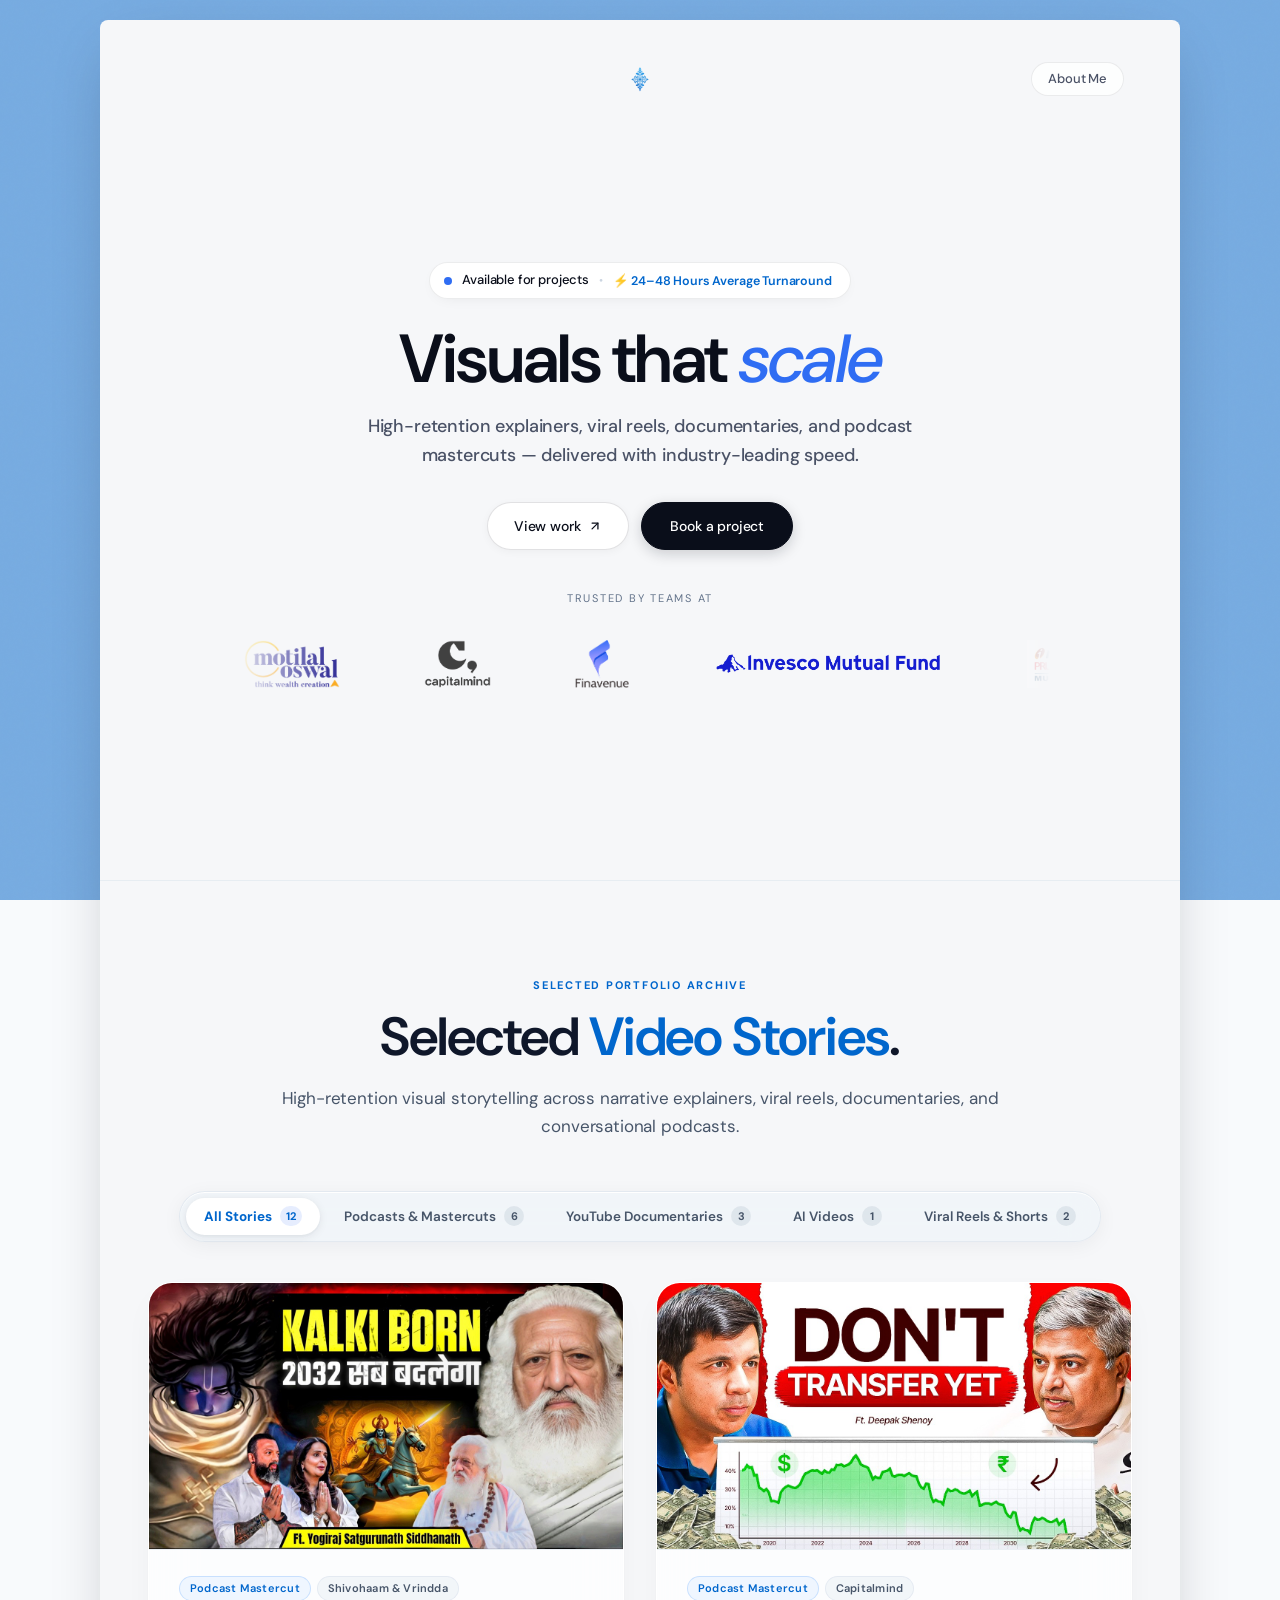
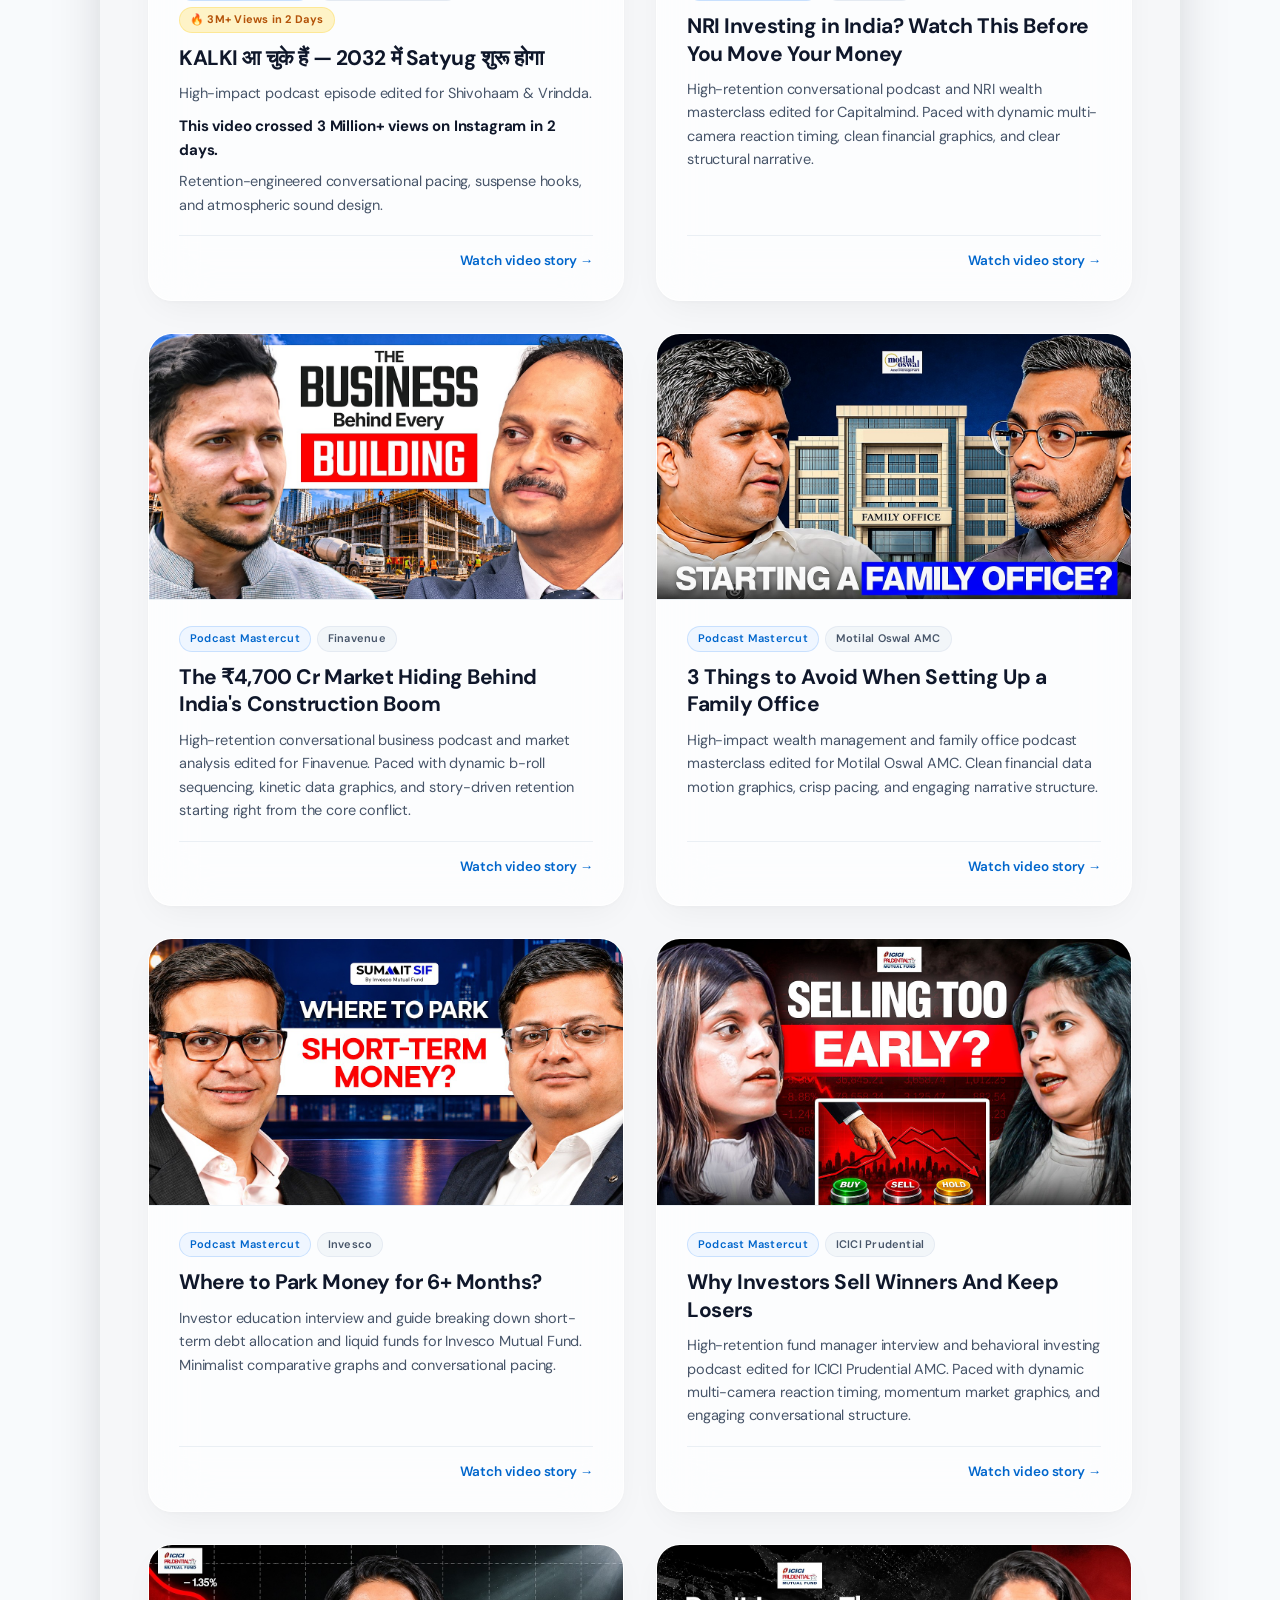
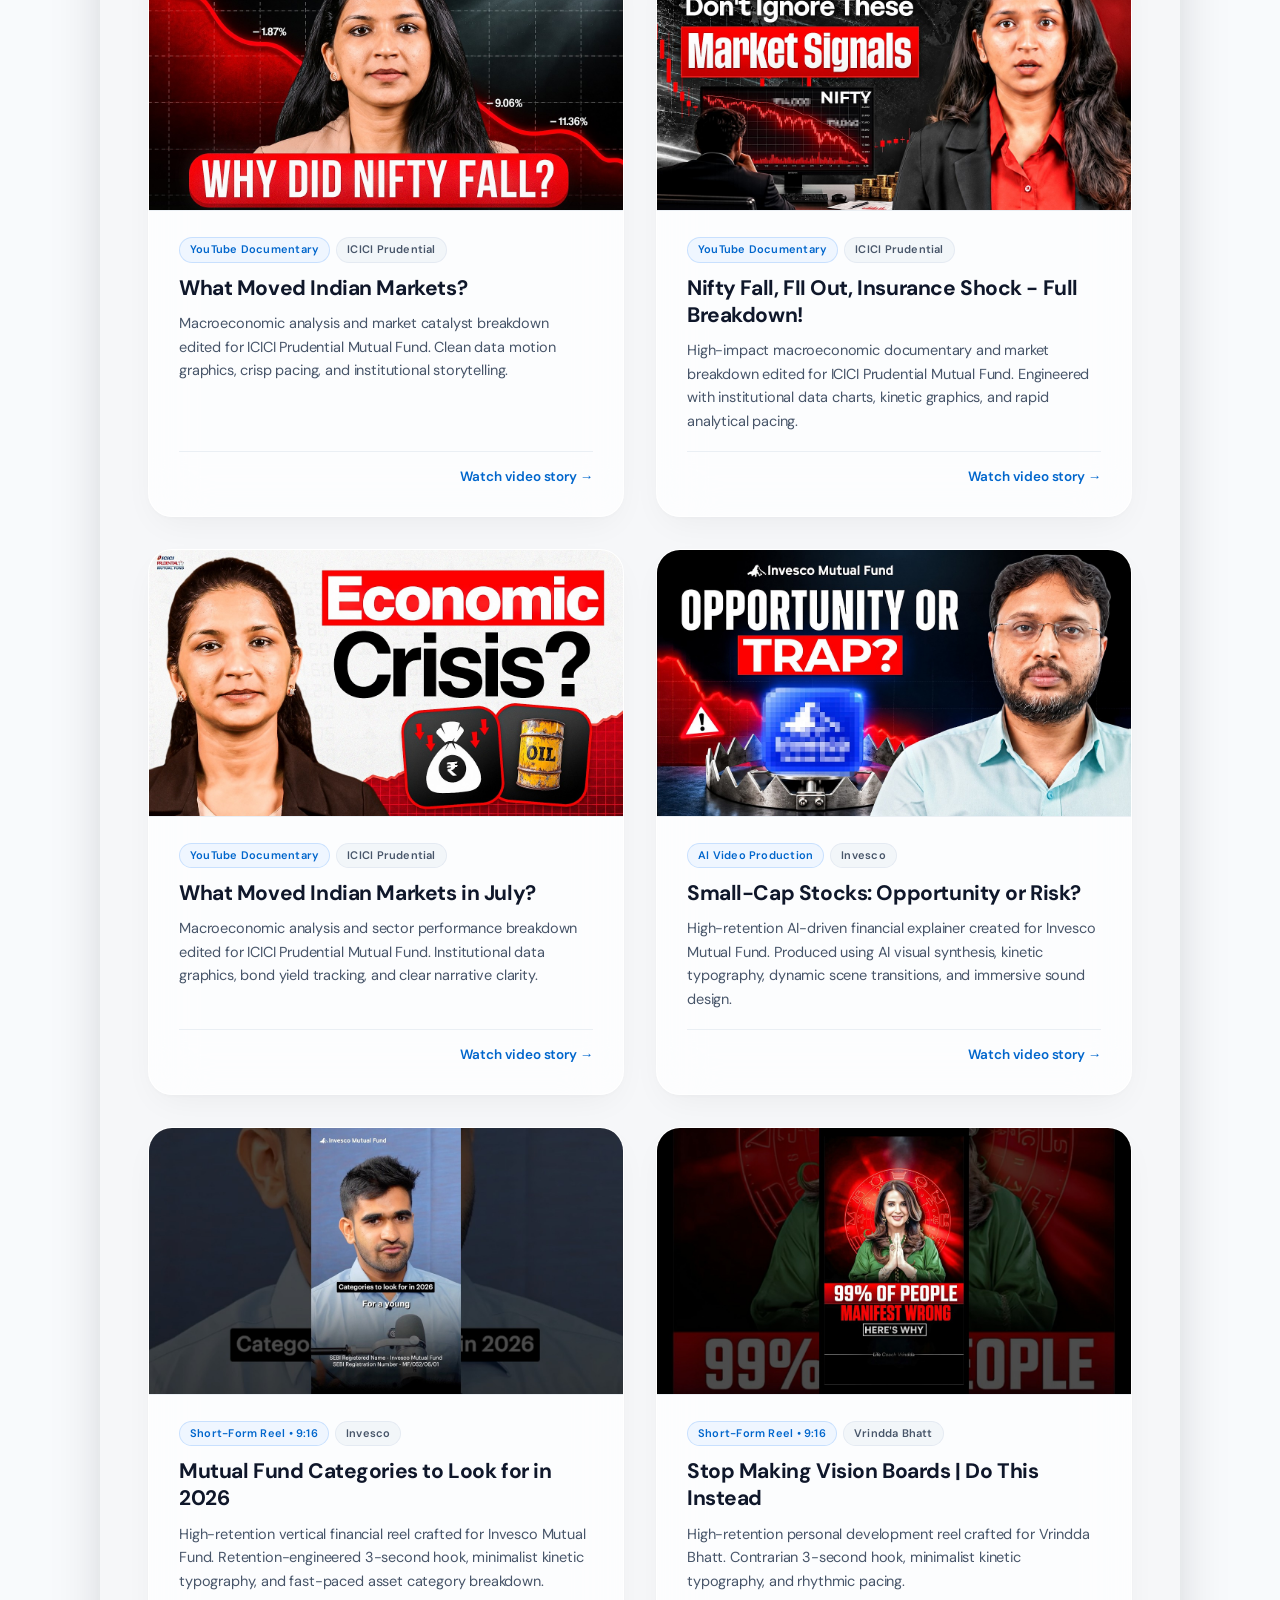
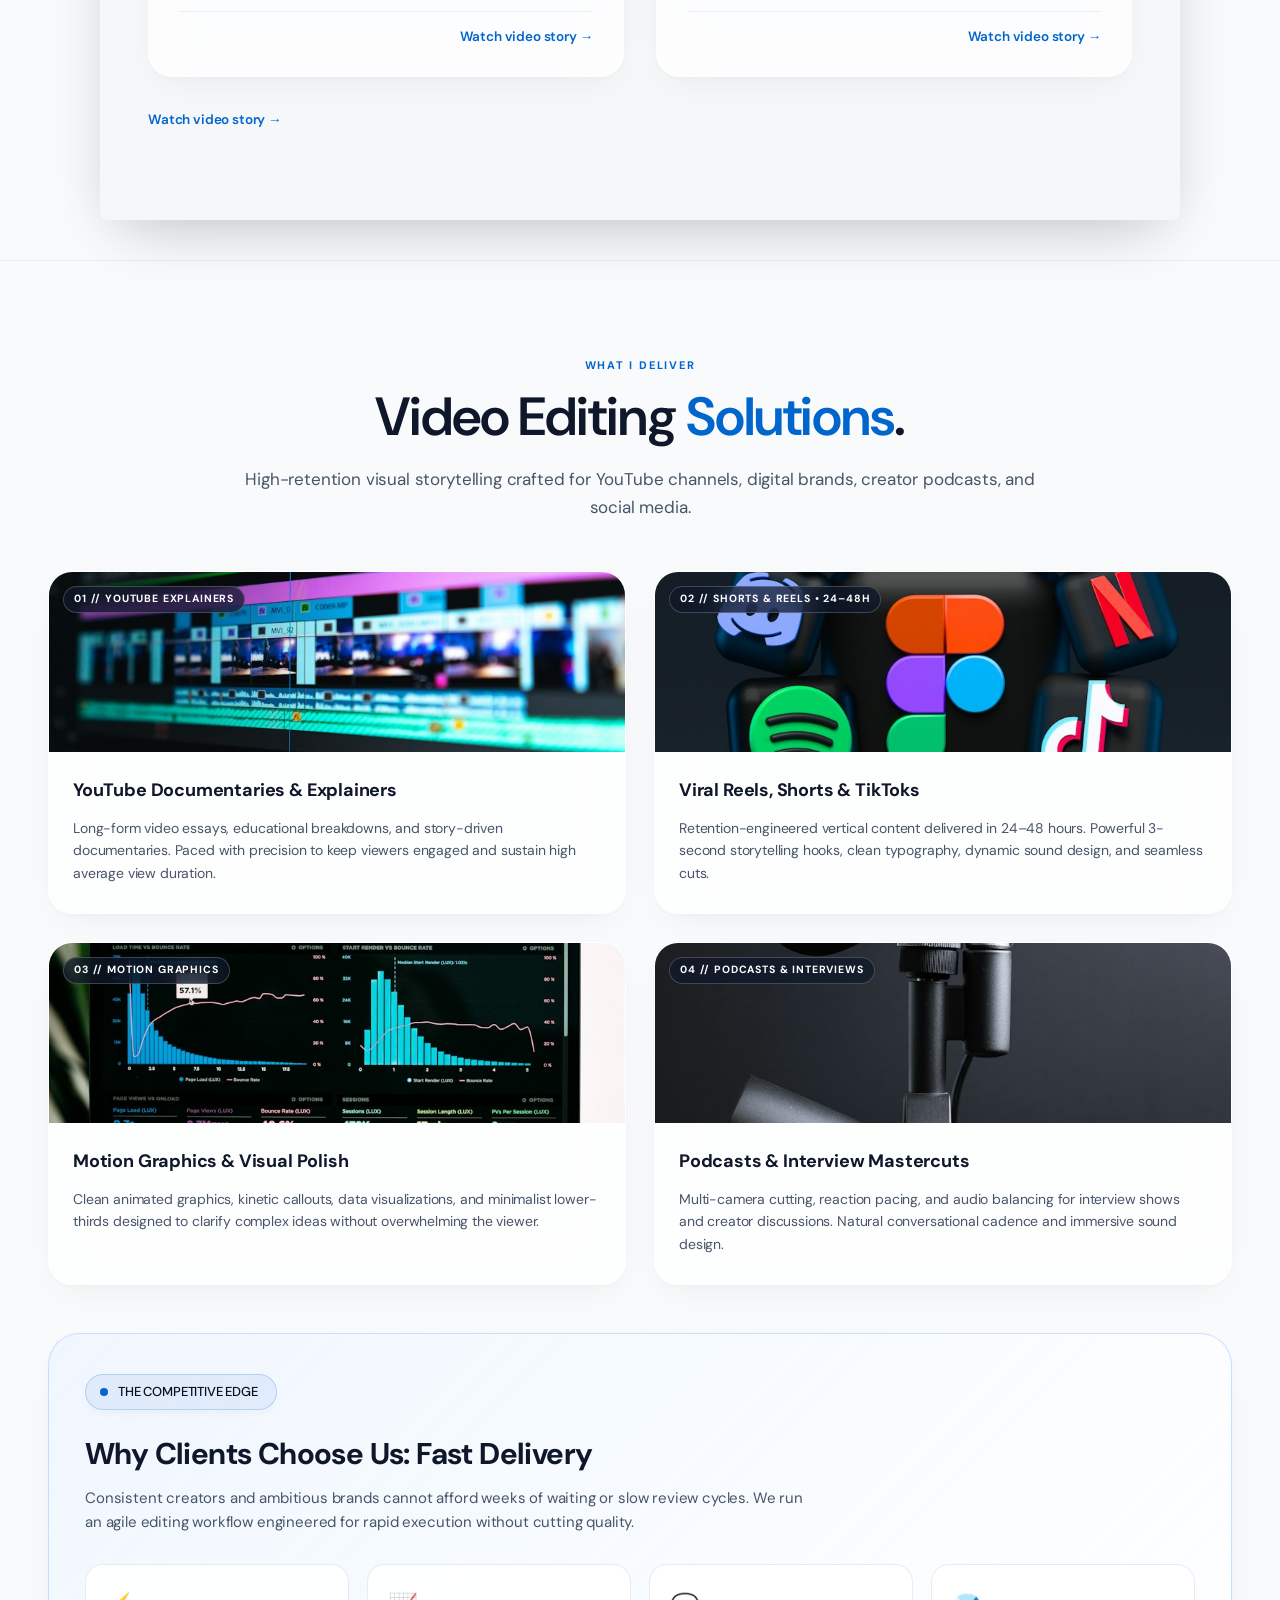
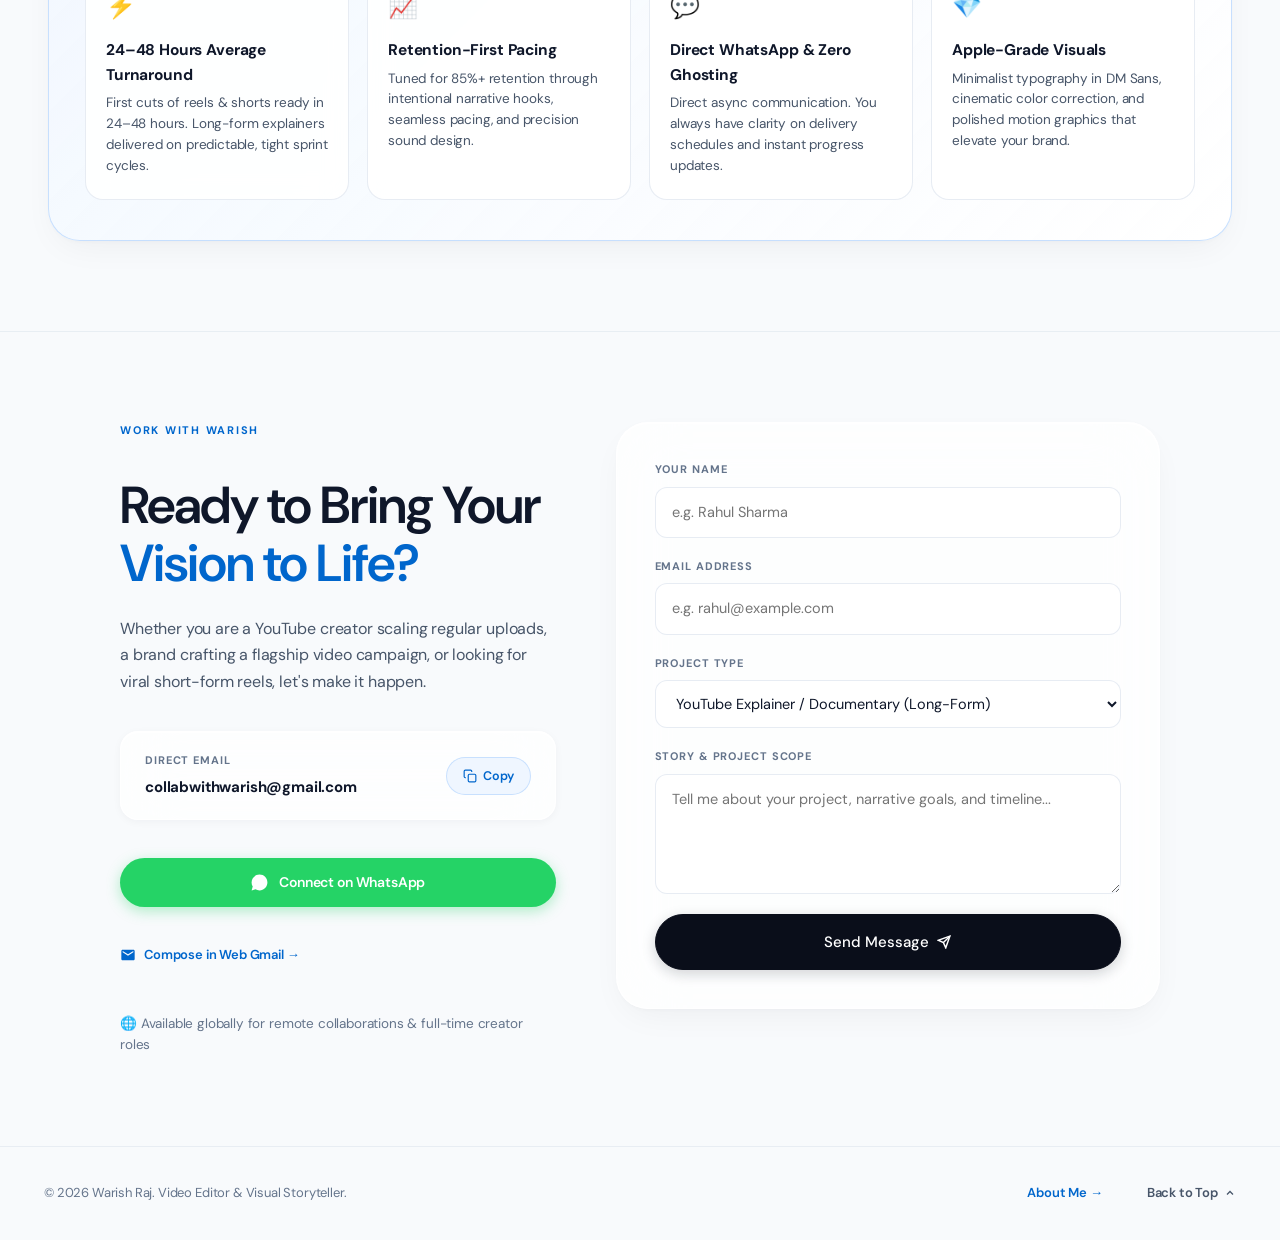
==== commit 5b83201e: "Add AI Videos category with Invesco Small-Cap AI explainer video" ====
--- a/index.html
+++ b/index.html
@@ -141,7 +141,7 @@
         <div class="filter-container" role="tablist" aria-label="Filter video categories">
           <button class="filter-btn active" data-filter="all" role="tab" aria-selected="true">
             <span>All Stories</span>
-            <span class="filter-count">11</span>
+            <span class="filter-count">12</span>
           </button>
           <button class="filter-btn" data-filter="podcast" role="tab" aria-selected="false">
             <span>Podcasts &amp; Mastercuts</span>
@@ -151,6 +151,10 @@
             <span>YouTube Documentaries</span>
             <span class="filter-count">3</span>
           </button>
+          <button class="filter-btn" data-filter="ai" role="tab" aria-selected="false">
+            <span>AI Videos</span>
+            <span class="filter-count">1</span>
+          </button>
           <button class="filter-btn" data-filter="reels" role="tab" aria-selected="false">
             <span>Viral Reels &amp; Shorts</span>
             <span class="filter-count">2</span>
@@ -414,10 +418,41 @@
         </article>
 
         <!-- ==========================================
-             Group 3: Viral Reels & Shorts (2 Projects)
+             Group 3: AI Videos (1 Project)
              ========================================== -->
 
-        <!-- Project 10: Viral Short-Form Reel (Invesco Mutual Fund) -->
+        <!-- Project 10: AI Financial Explainer (Invesco Mutual Fund) -->
+        <article class="work-item" data-category="ai" data-project-id="invesco-smallcap-ai" tabindex="0">
+          <div class="work-item__media">
+            <img src="assets/projects/invesco-smallcap-ai.jpg" alt="Small-Cap Stocks: Opportunity or Risk? | Invesco Mutual Fund" class="work-item__thumb" loading="lazy">
+            <div class="work-item__overlay">
+              <span class="work-item__play" aria-label="Play Video in Website">
+                <svg width="22" height="22" viewBox="0 0 24 24" fill="currentColor"><polygon points="6,4 20,12 6,20"></polygon></svg>
+              </span>
+            </div>
+          </div>
+          <div class="work-item__content">
+            <div class="work-item__meta-top">
+              <div class="work-item__tags">
+                <span class="tag tag--accent">AI Video Production</span>
+                <span class="tag">Invesco</span>
+              </div>
+            </div>
+            <h3 class="work-item__title">Small-Cap Stocks: Opportunity or Risk?</h3>
+            <p class="work-item__desc">
+              High-retention AI-driven financial explainer created for Invesco Mutual Fund. Produced using AI visual synthesis, kinetic typography, dynamic scene transitions, and immersive sound design.
+            </p>
+            <div class="work-item__footer">
+              <span class="work-item__cta">Watch video story &rarr;</span>
+            </div>
+          </div>
+        </article>
+
+        <!-- ==========================================
+             Group 4: Viral Reels & Shorts (2 Projects)
+             ========================================== -->
+
+        <!-- Project 11: Viral Short-Form Reel (Invesco Mutual Fund) -->
         <article class="work-item" data-category="reels" data-project-id="invesco-categories-reel" tabindex="0">
           <div class="work-item__media">
             <img src="assets/projects/invesco-categories-reel.jpg" alt="Mutual Fund Categories to Look for in 2026 | Invesco Mutual Fund" class="work-item__thumb" loading="lazy">
@@ -444,7 +479,7 @@
           </div>
         </article>
 
-        <!-- Project 11: Personal Development & Creator Reel (Vrindda Bhatt) -->
+        <!-- Project 12: Personal Development & Creator Reel (Vrindda Bhatt) -->
         <article class="work-item" data-category="reels" data-project-id="vrindda-vision-board" tabindex="0">
           <div class="work-item__media">
             <img src="assets/projects/vrindda-bhatt-vision-board.jpg" alt="Stop Making Vision Boards | Do This Instead | Vrindda Bhatt" class="work-item__thumb" loading="lazy">
@@ -756,6 +791,6 @@
   </div>
 
   <!-- Main JavaScript Engine -->
-  <script src="js/main.js?v=5.9"></script>
+  <script src="js/main.js?v=6.0"></script>
 </body>
 </html>
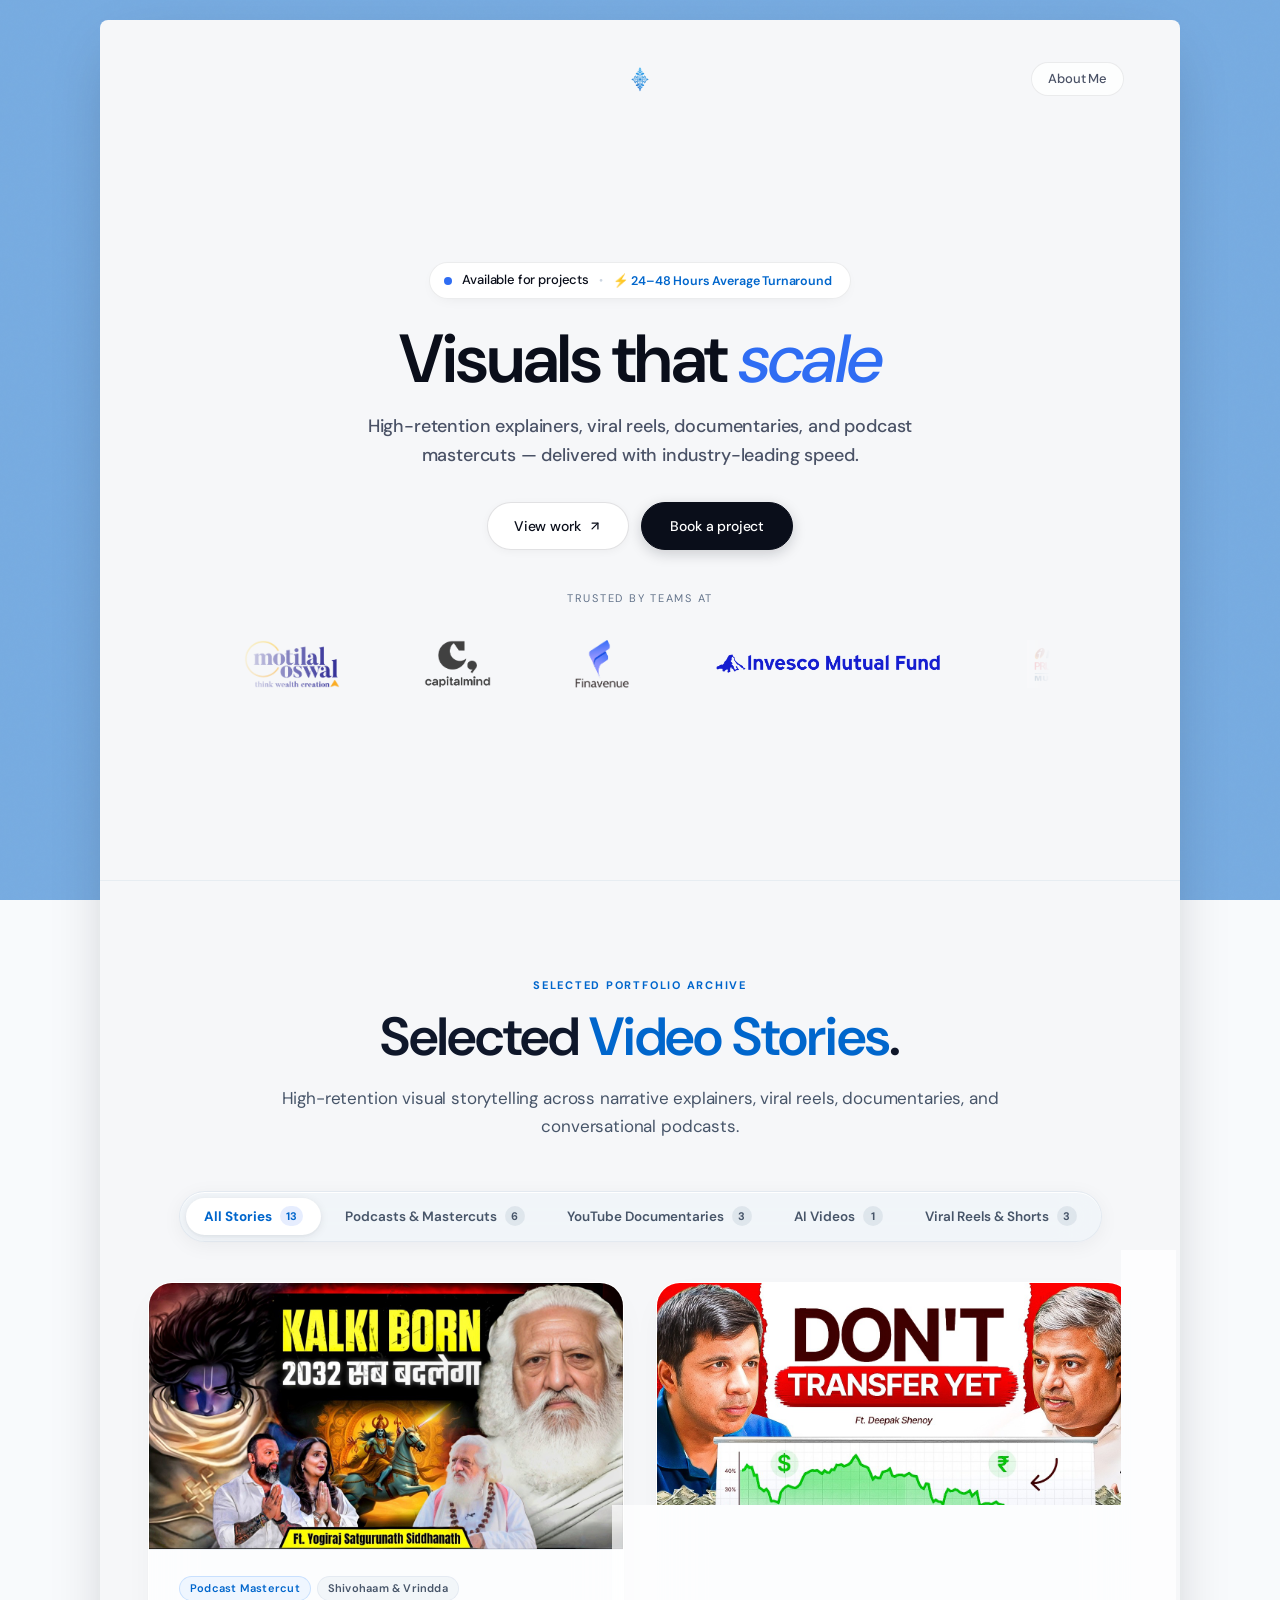
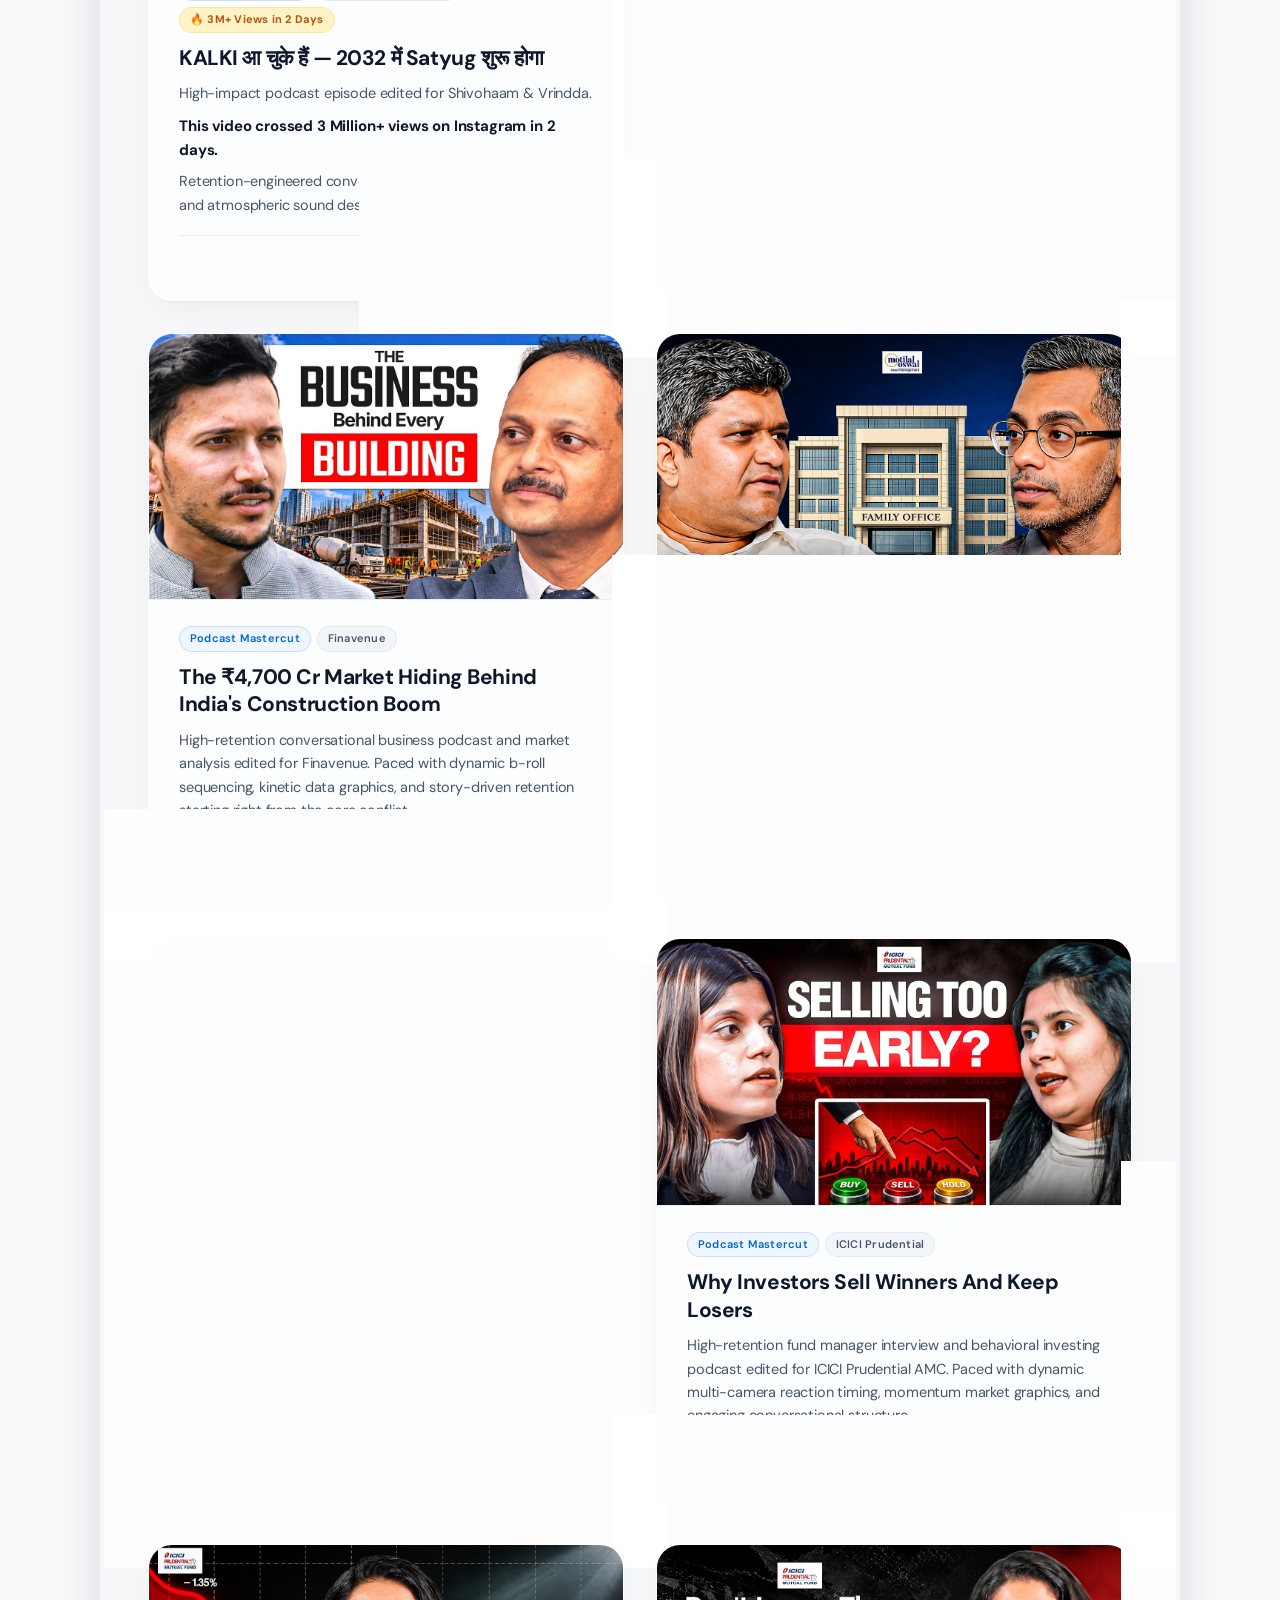
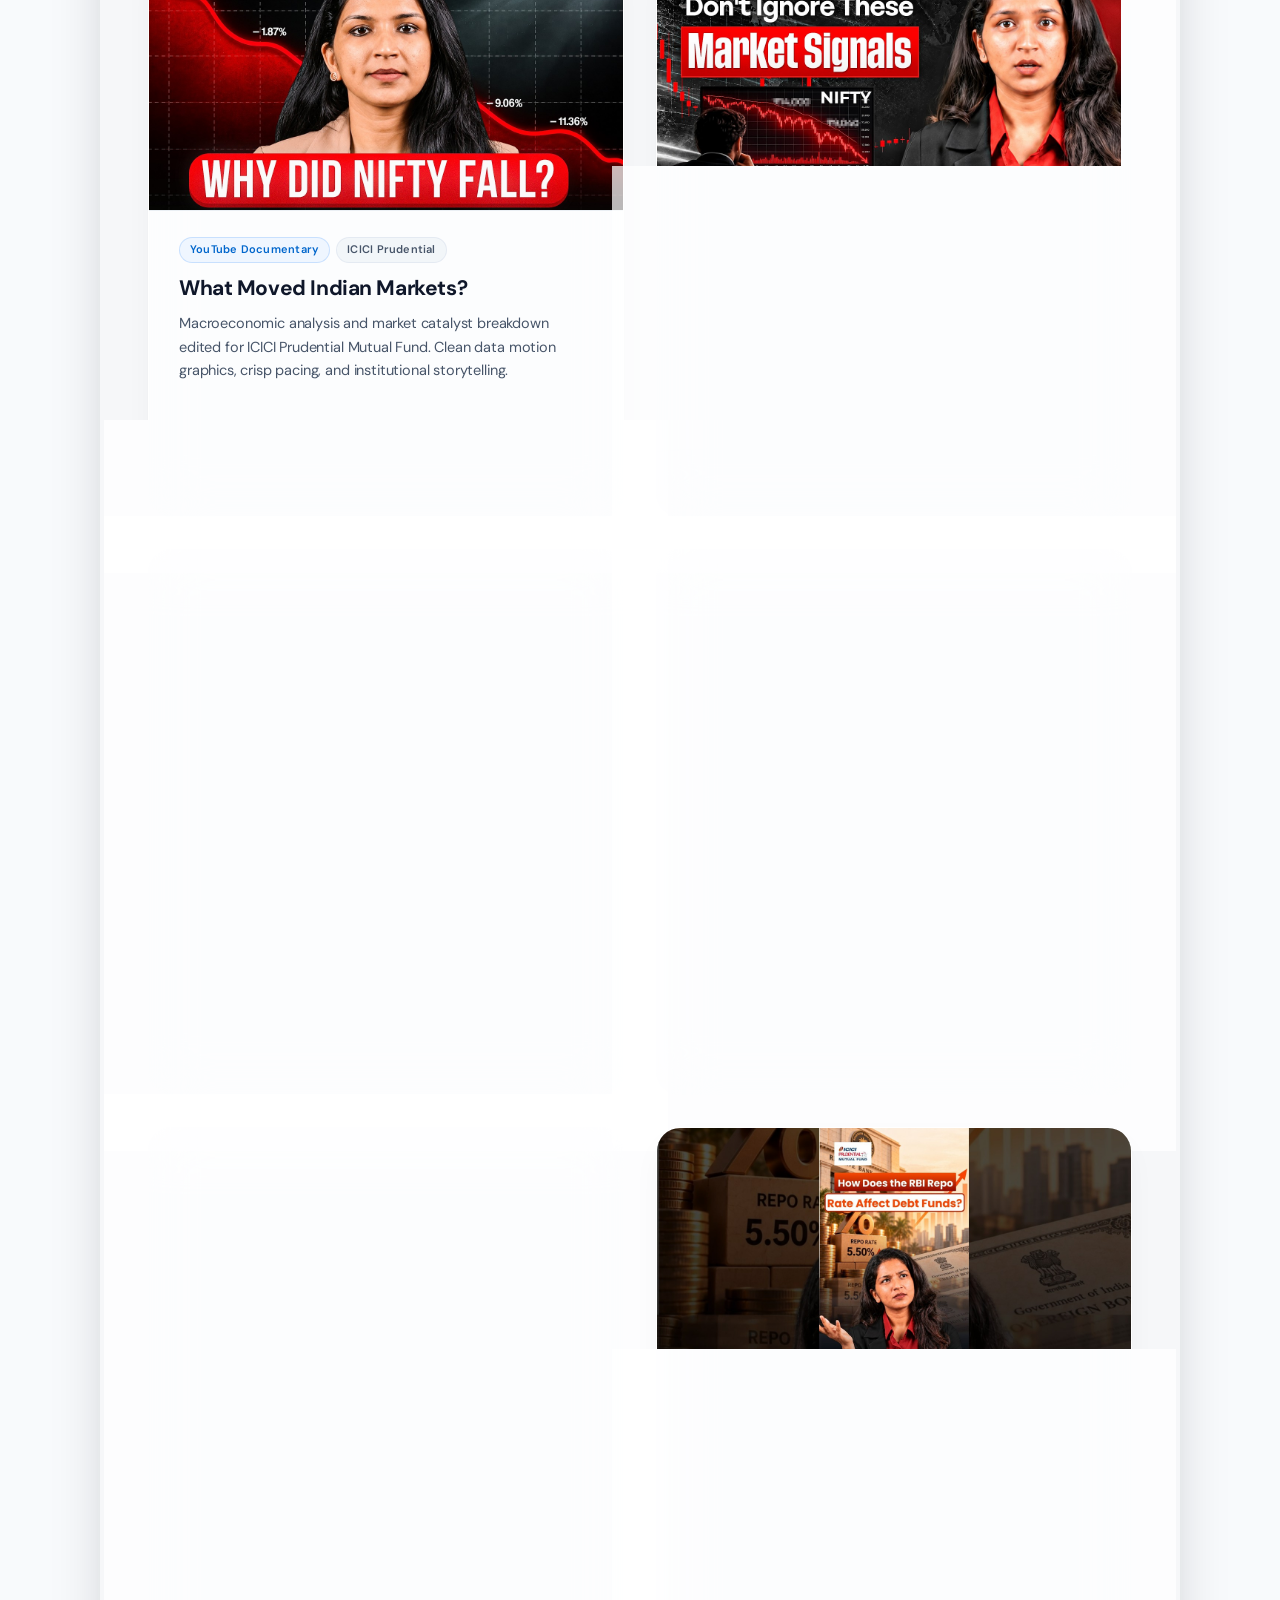
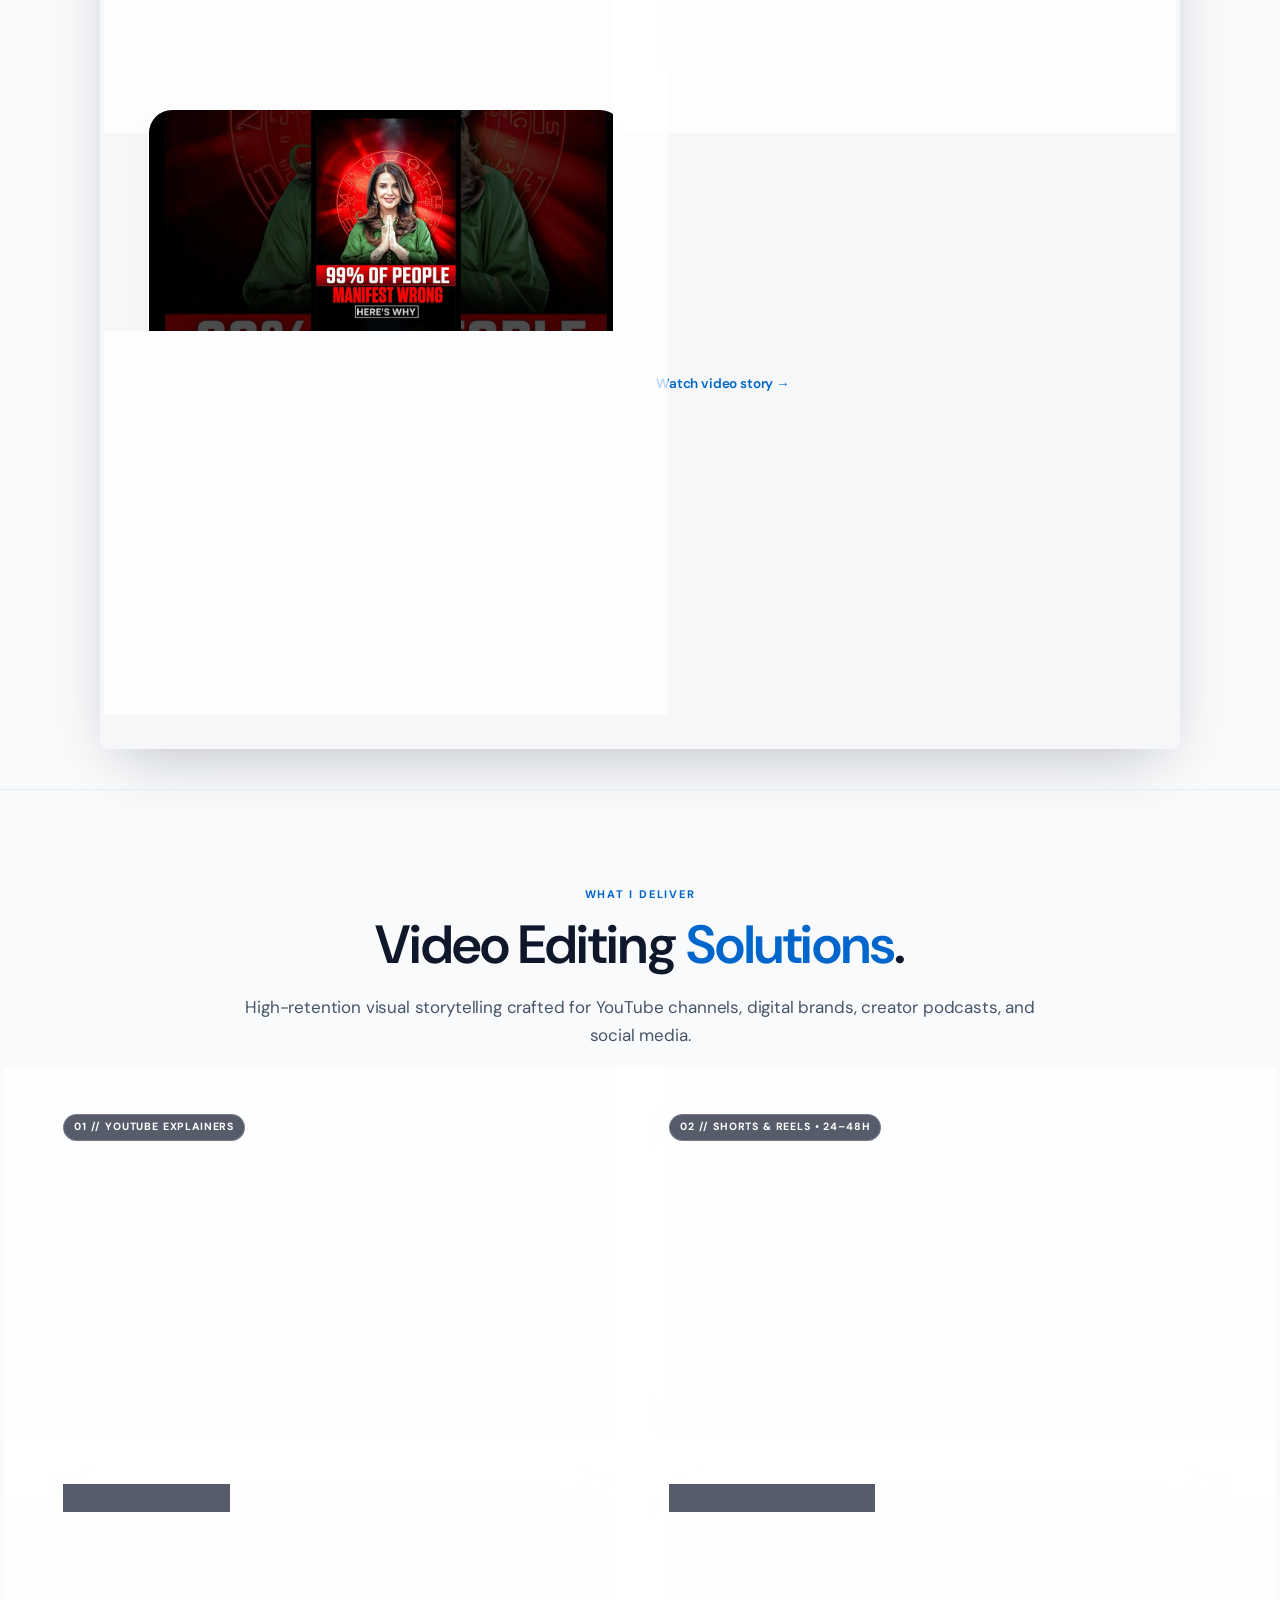
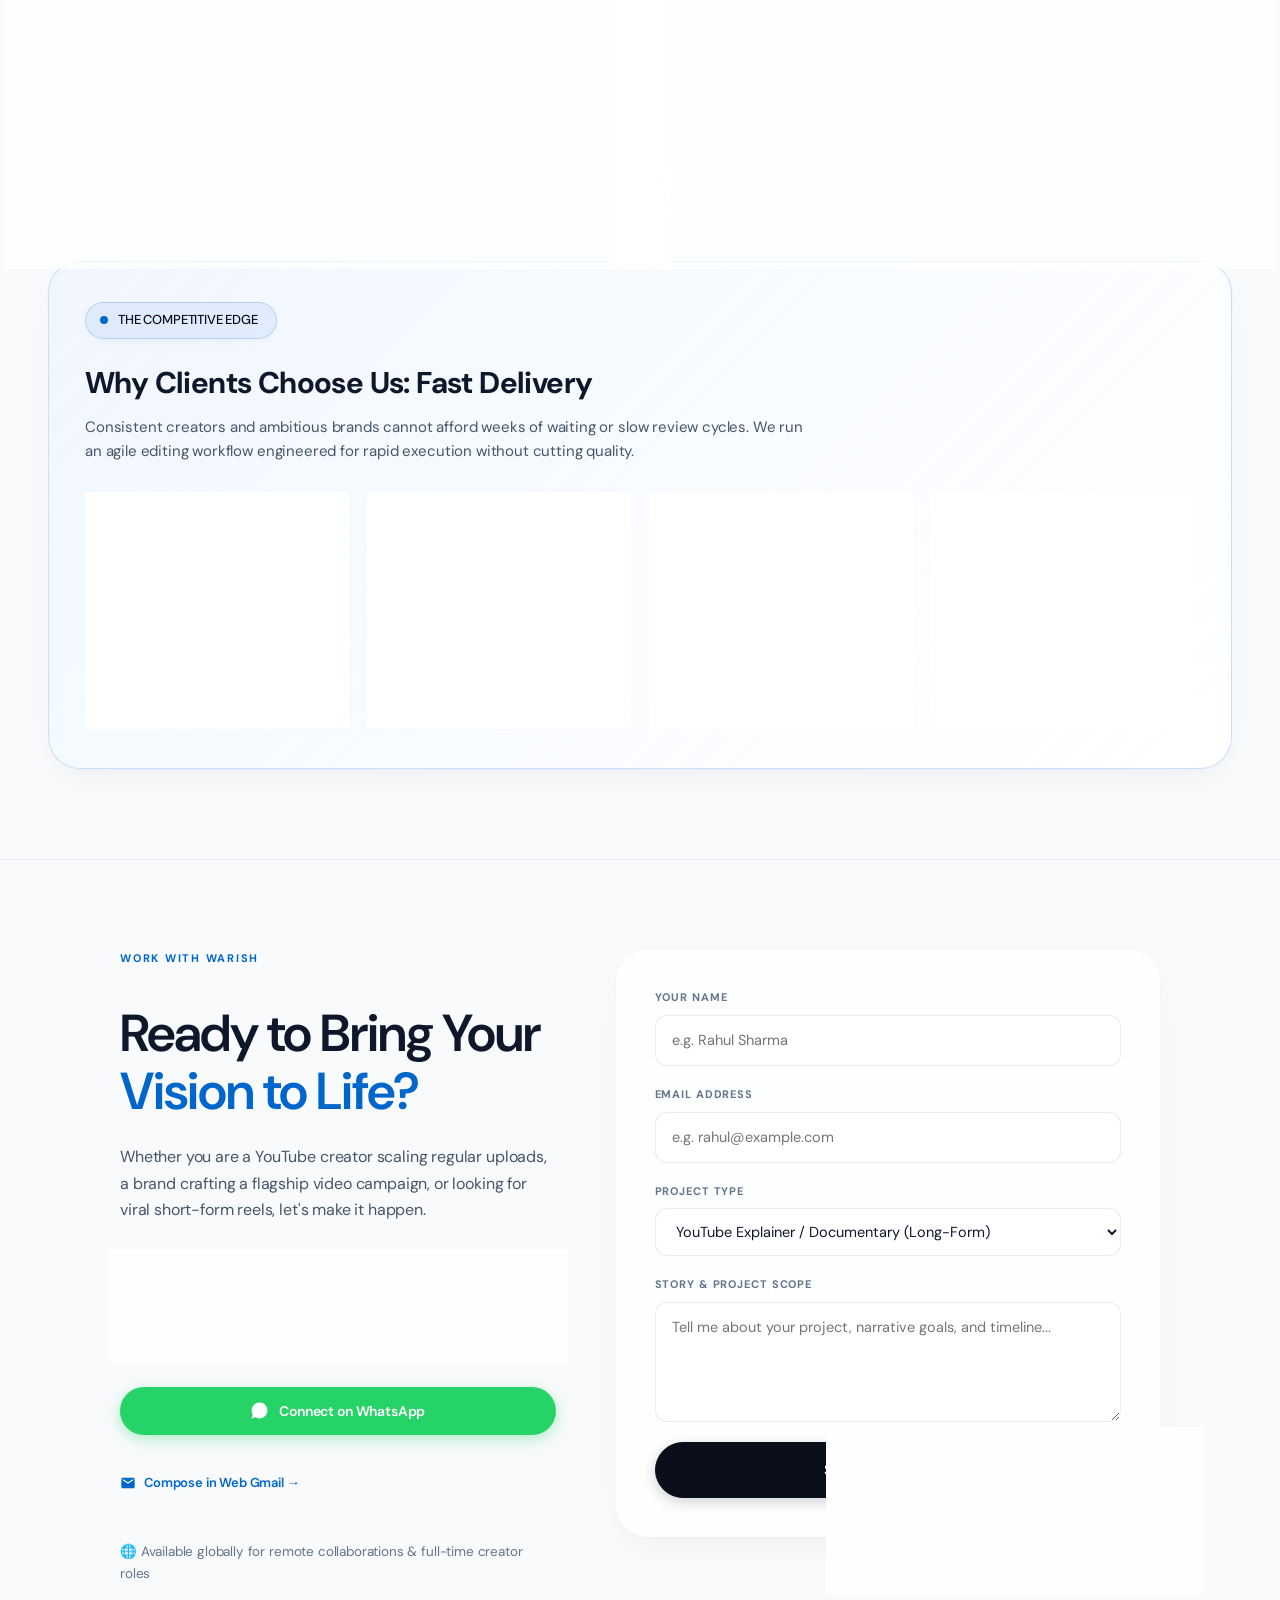
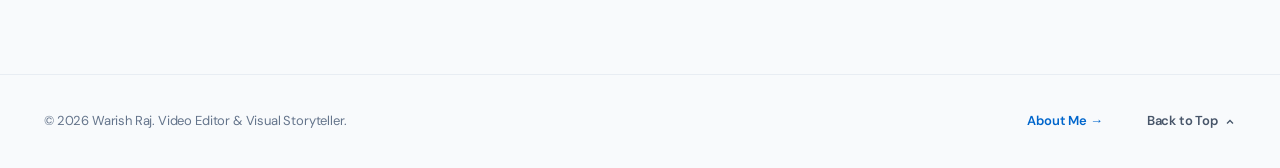
==== commit 75d2c4fa: "Add ICICI Prudential RBI Bond Sale short-form video to Viral Reels & Shorts" ====
--- a/index.html
+++ b/index.html
@@ -141,7 +141,7 @@
         <div class="filter-container" role="tablist" aria-label="Filter video categories">
           <button class="filter-btn active" data-filter="all" role="tab" aria-selected="true">
             <span>All Stories</span>
-            <span class="filter-count">12</span>
+            <span class="filter-count">13</span>
           </button>
           <button class="filter-btn" data-filter="podcast" role="tab" aria-selected="false">
             <span>Podcasts &amp; Mastercuts</span>
@@ -157,7 +157,7 @@
           </button>
           <button class="filter-btn" data-filter="reels" role="tab" aria-selected="false">
             <span>Viral Reels &amp; Shorts</span>
-            <span class="filter-count">2</span>
+            <span class="filter-count">3</span>
           </button>
         </div>
       </div>
@@ -449,7 +449,7 @@
         </article>
 
         <!-- ==========================================
-             Group 4: Viral Reels & Shorts (2 Projects)
+             Group 4: Viral Reels & Shorts (3 Projects)
              ========================================== -->
 
         <!-- Project 11: Viral Short-Form Reel (Invesco Mutual Fund) -->
@@ -479,7 +479,34 @@
           </div>
         </article>
 
-        <!-- Project 12: Personal Development & Creator Reel (Vrindda Bhatt) -->
+        <!-- Project 12: Macroeconomic Short-Form Reel (ICICI Prudential Mutual Fund) -->
+        <article class="work-item" data-category="reels" data-project-id="icici-rbi-bond-sale-reel" tabindex="0">
+          <div class="work-item__media">
+            <img src="assets/projects/icici-rbi-bond-sale-reel.jpg" alt="The RBI's ₹1 Lakh Crore Bond Sale | Ft. Sharmila D'Silva | ICICI Prudential Mutual Fund" class="work-item__thumb" loading="lazy">
+            <div class="work-item__overlay">
+              <span class="work-item__play" aria-label="Play Video in Website">
+                <svg width="22" height="22" viewBox="0 0 24 24" fill="currentColor"><polygon points="6,4 20,12 6,20"></polygon></svg>
+              </span>
+            </div>
+          </div>
+          <div class="work-item__content">
+            <div class="work-item__meta-top">
+              <div class="work-item__tags">
+                <span class="tag tag--accent">Short-Form Reel • 9:16</span>
+                <span class="tag">ICICI Prudential</span>
+              </div>
+            </div>
+            <h3 class="work-item__title">The RBI's ₹1 Lakh Crore Bond Sale</h3>
+            <p class="work-item__desc">
+              High-retention vertical financial reel crafted for ICICI Prudential Mutual Fund. Attention-grabbing monetary hook, minimalist kinetic typography, and fast-paced bond liquidity breakdown.
+            </p>
+            <div class="work-item__footer">
+              <span class="work-item__cta">Watch video story &rarr;</span>
+            </div>
+          </div>
+        </article>
+
+        <!-- Project 13: Personal Development & Creator Reel (Vrindda Bhatt) -->
         <article class="work-item" data-category="reels" data-project-id="vrindda-vision-board" tabindex="0">
           <div class="work-item__media">
             <img src="assets/projects/vrindda-bhatt-vision-board.jpg" alt="Stop Making Vision Boards | Do This Instead | Vrindda Bhatt" class="work-item__thumb" loading="lazy">
@@ -791,6 +818,6 @@
   </div>
 
   <!-- Main JavaScript Engine -->
-  <script src="js/main.js?v=6.0"></script>
+  <script src="js/main.js?v=6.1"></script>
 </body>
 </html>
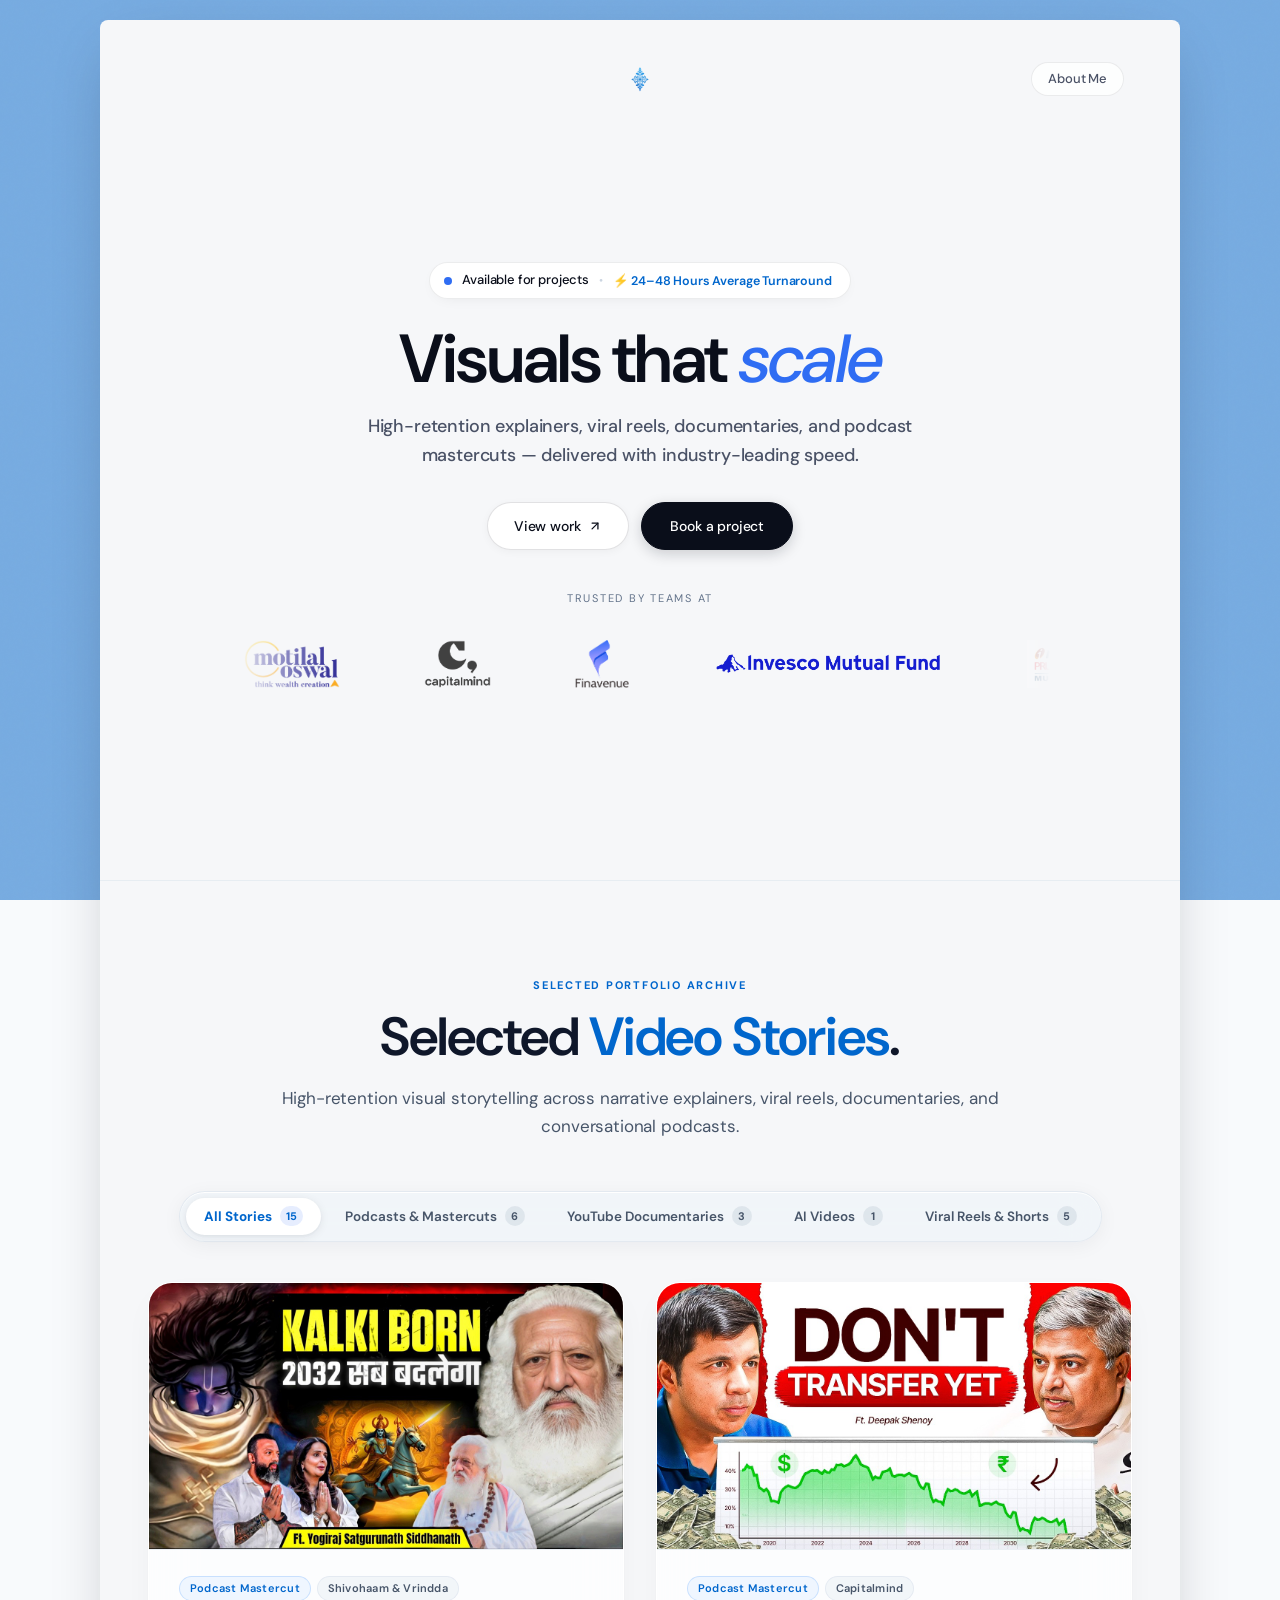
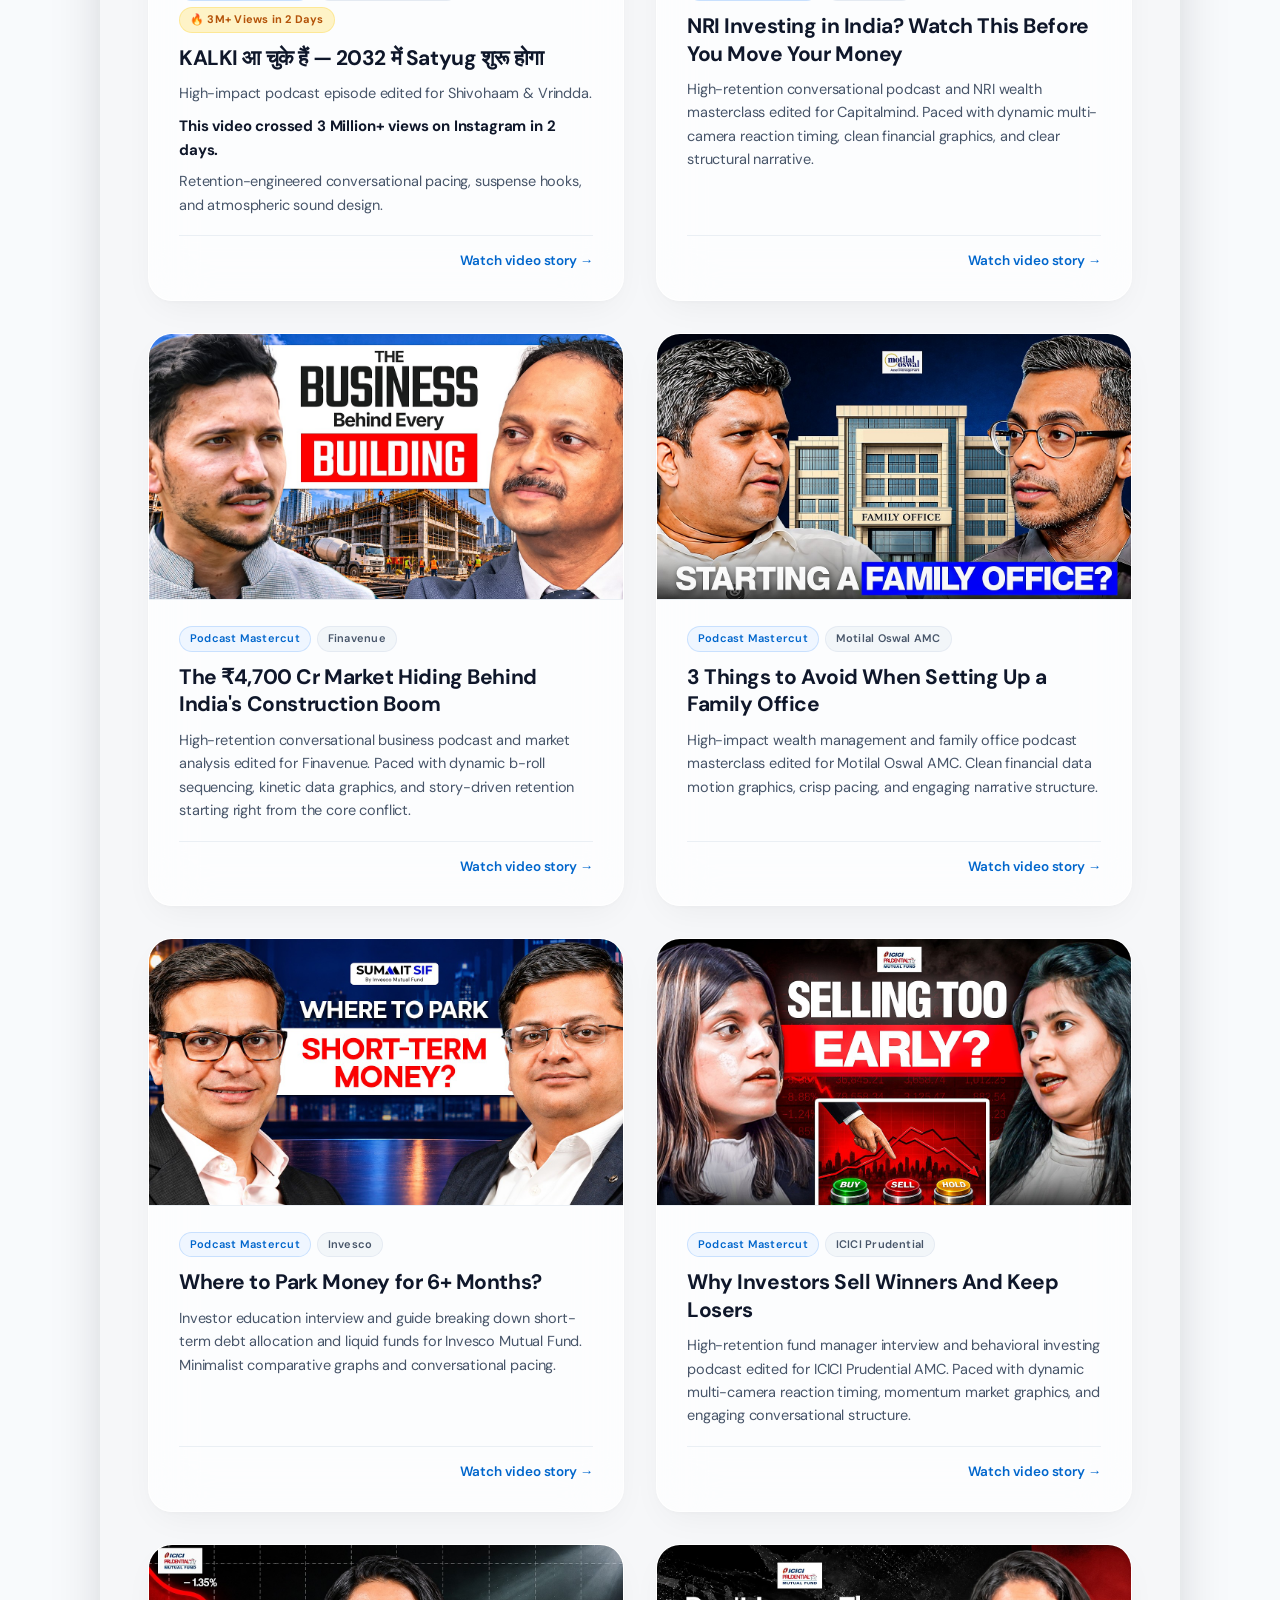
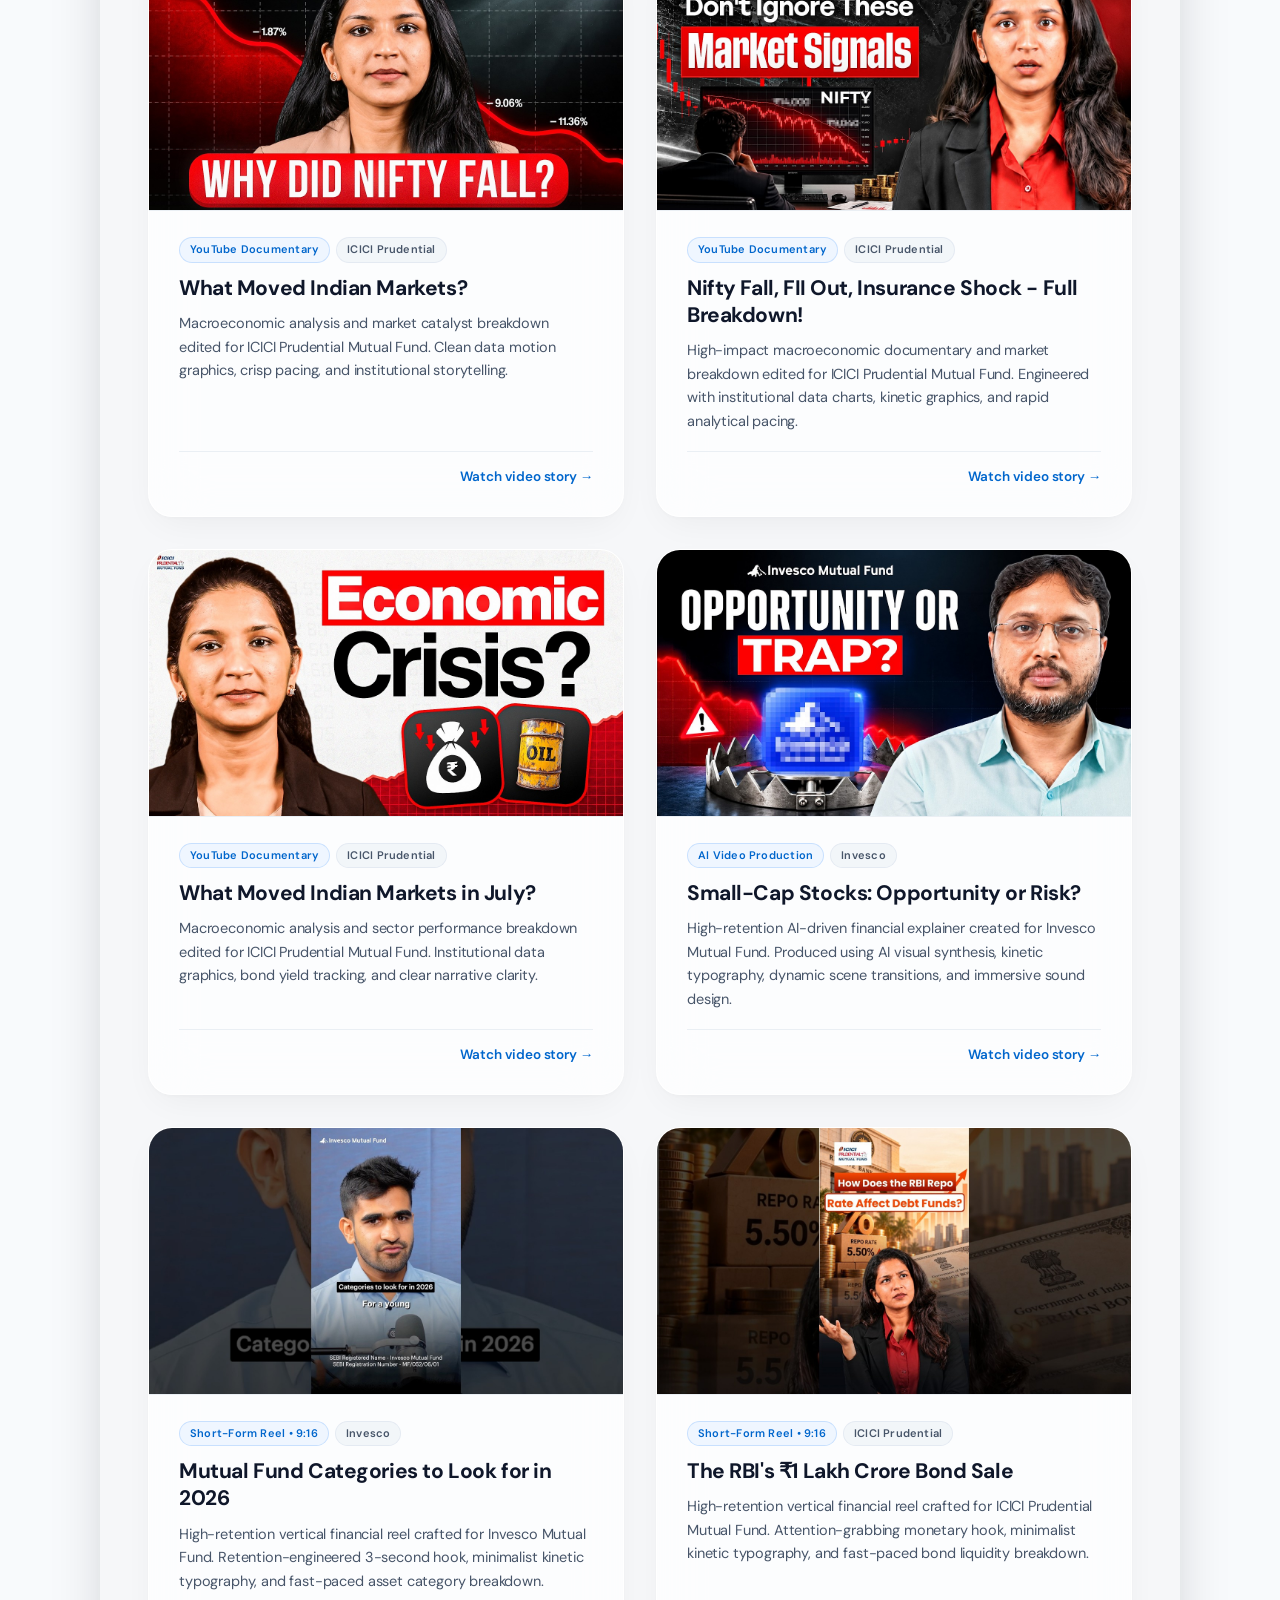
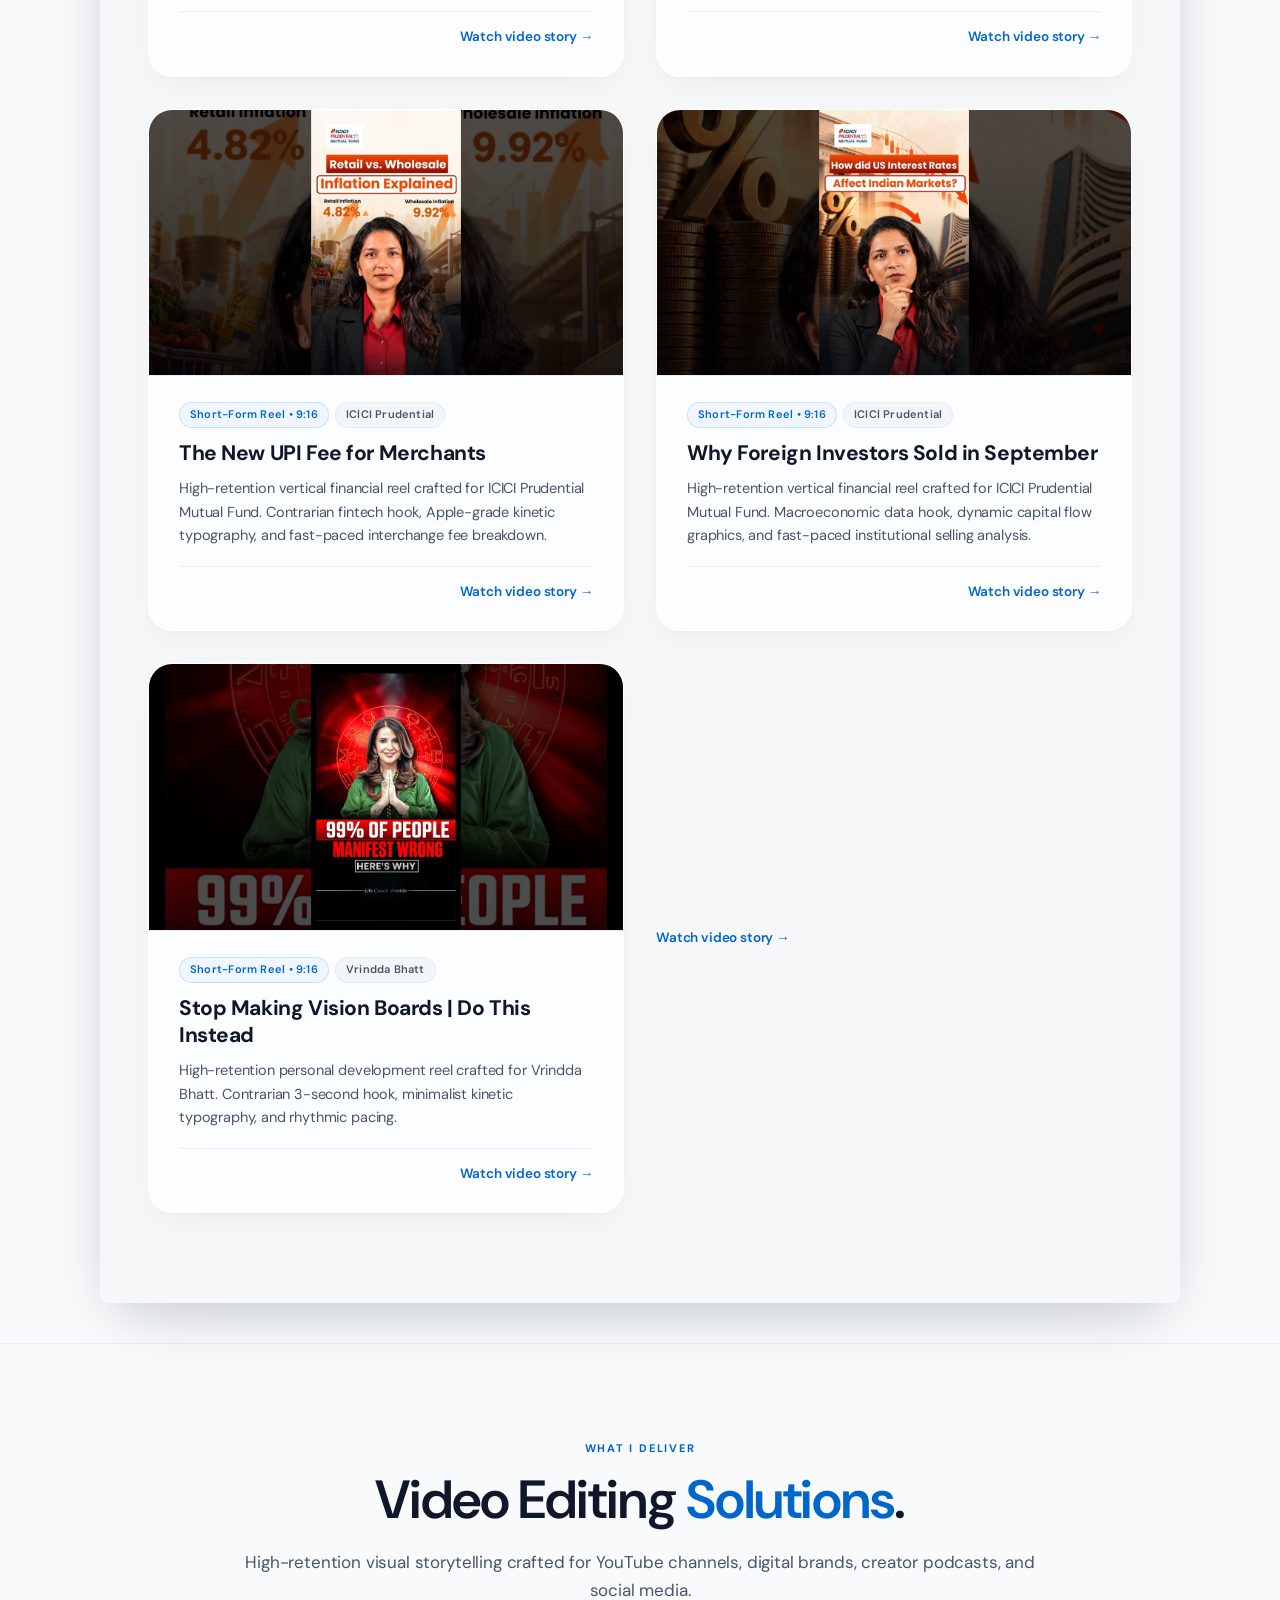
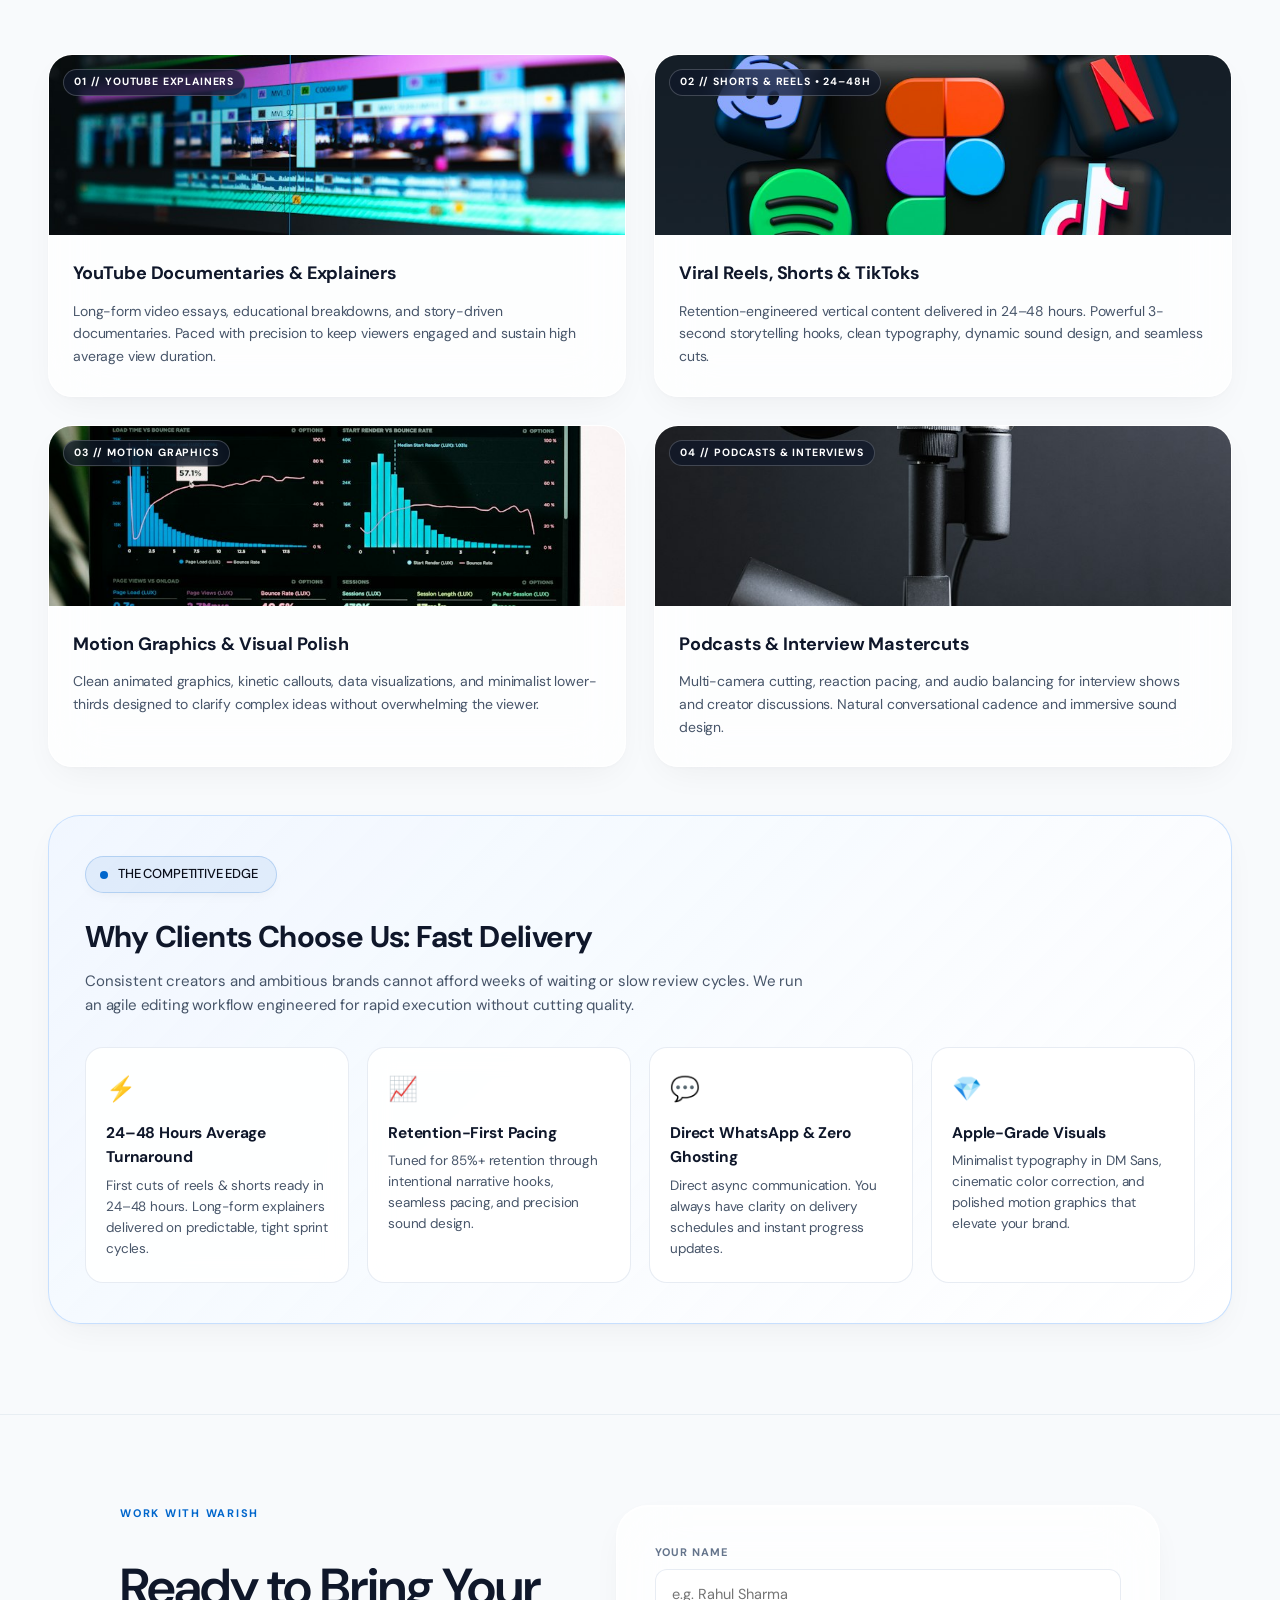
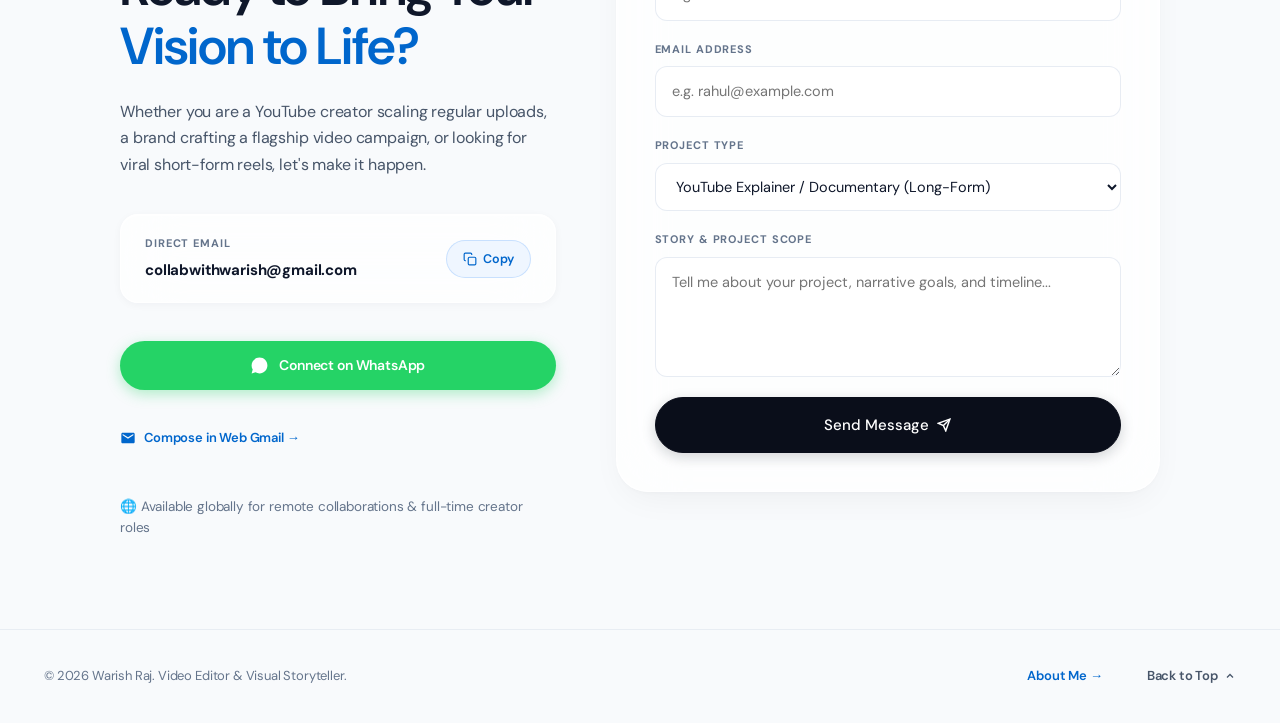
==== commit 86c366b5: "Add ICICI UPI Fee and FII Outflow shorts to Viral Reels & Shorts" ====
--- a/index.html
+++ b/index.html
@@ -141,7 +141,7 @@
         <div class="filter-container" role="tablist" aria-label="Filter video categories">
           <button class="filter-btn active" data-filter="all" role="tab" aria-selected="true">
             <span>All Stories</span>
-            <span class="filter-count">13</span>
+            <span class="filter-count">15</span>
           </button>
           <button class="filter-btn" data-filter="podcast" role="tab" aria-selected="false">
             <span>Podcasts &amp; Mastercuts</span>
@@ -157,7 +157,7 @@
           </button>
           <button class="filter-btn" data-filter="reels" role="tab" aria-selected="false">
             <span>Viral Reels &amp; Shorts</span>
-            <span class="filter-count">3</span>
+            <span class="filter-count">5</span>
           </button>
         </div>
       </div>
@@ -449,7 +449,7 @@
         </article>
 
         <!-- ==========================================
-             Group 4: Viral Reels & Shorts (3 Projects)
+             Group 4: Viral Reels & Shorts (5 Projects)
              ========================================== -->
 
         <!-- Project 11: Viral Short-Form Reel (Invesco Mutual Fund) -->
@@ -506,7 +506,61 @@
           </div>
         </article>
 
-        <!-- Project 13: Personal Development & Creator Reel (Vrindda Bhatt) -->
+        <!-- Project 13: Fintech & Merchant UPI Reel (ICICI Prudential Mutual Fund) -->
+        <article class="work-item" data-category="reels" data-project-id="icici-upi-fee-reel" tabindex="0">
+          <div class="work-item__media">
+            <img src="assets/projects/icici-upi-fee-reel.jpg" alt="The New UPI Fee for Merchants | Ft. Sharmila D'Silva | ICICI Prudential Mutual Fund" class="work-item__thumb" loading="lazy">
+            <div class="work-item__overlay">
+              <span class="work-item__play" aria-label="Play Video in Website">
+                <svg width="22" height="22" viewBox="0 0 24 24" fill="currentColor"><polygon points="6,4 20,12 6,20"></polygon></svg>
+              </span>
+            </div>
+          </div>
+          <div class="work-item__content">
+            <div class="work-item__meta-top">
+              <div class="work-item__tags">
+                <span class="tag tag--accent">Short-Form Reel • 9:16</span>
+                <span class="tag">ICICI Prudential</span>
+              </div>
+            </div>
+            <h3 class="work-item__title">The New UPI Fee for Merchants</h3>
+            <p class="work-item__desc">
+              High-retention vertical financial reel crafted for ICICI Prudential Mutual Fund. Contrarian fintech hook, Apple-grade kinetic typography, and fast-paced interchange fee breakdown.
+            </p>
+            <div class="work-item__footer">
+              <span class="work-item__cta">Watch video story &rarr;</span>
+            </div>
+          </div>
+        </article>
+
+        <!-- Project 14: Market Flow & FII Selling Reel (ICICI Prudential Mutual Fund) -->
+        <article class="work-item" data-category="reels" data-project-id="icici-fii-outflow-reel" tabindex="0">
+          <div class="work-item__media">
+            <img src="assets/projects/icici-fii-outflow-reel.jpg" alt="Why Foreign Investors Sold in September | Ft. Sharmila D'Silva | ICICI Prudential Mutual Fund" class="work-item__thumb" loading="lazy">
+            <div class="work-item__overlay">
+              <span class="work-item__play" aria-label="Play Video in Website">
+                <svg width="22" height="22" viewBox="0 0 24 24" fill="currentColor"><polygon points="6,4 20,12 6,20"></polygon></svg>
+              </span>
+            </div>
+          </div>
+          <div class="work-item__content">
+            <div class="work-item__meta-top">
+              <div class="work-item__tags">
+                <span class="tag tag--accent">Short-Form Reel • 9:16</span>
+                <span class="tag">ICICI Prudential</span>
+              </div>
+            </div>
+            <h3 class="work-item__title">Why Foreign Investors Sold in September</h3>
+            <p class="work-item__desc">
+              High-retention vertical financial reel crafted for ICICI Prudential Mutual Fund. Macroeconomic data hook, dynamic capital flow graphics, and fast-paced institutional selling analysis.
+            </p>
+            <div class="work-item__footer">
+              <span class="work-item__cta">Watch video story &rarr;</span>
+            </div>
+          </div>
+        </article>
+
+        <!-- Project 15: Personal Development & Creator Reel (Vrindda Bhatt) -->
         <article class="work-item" data-category="reels" data-project-id="vrindda-vision-board" tabindex="0">
           <div class="work-item__media">
             <img src="assets/projects/vrindda-bhatt-vision-board.jpg" alt="Stop Making Vision Boards | Do This Instead | Vrindda Bhatt" class="work-item__thumb" loading="lazy">
@@ -818,6 +872,6 @@
   </div>
 
   <!-- Main JavaScript Engine -->
-  <script src="js/main.js?v=6.1"></script>
+  <script src="js/main.js?v=6.2"></script>
 </body>
 </html>
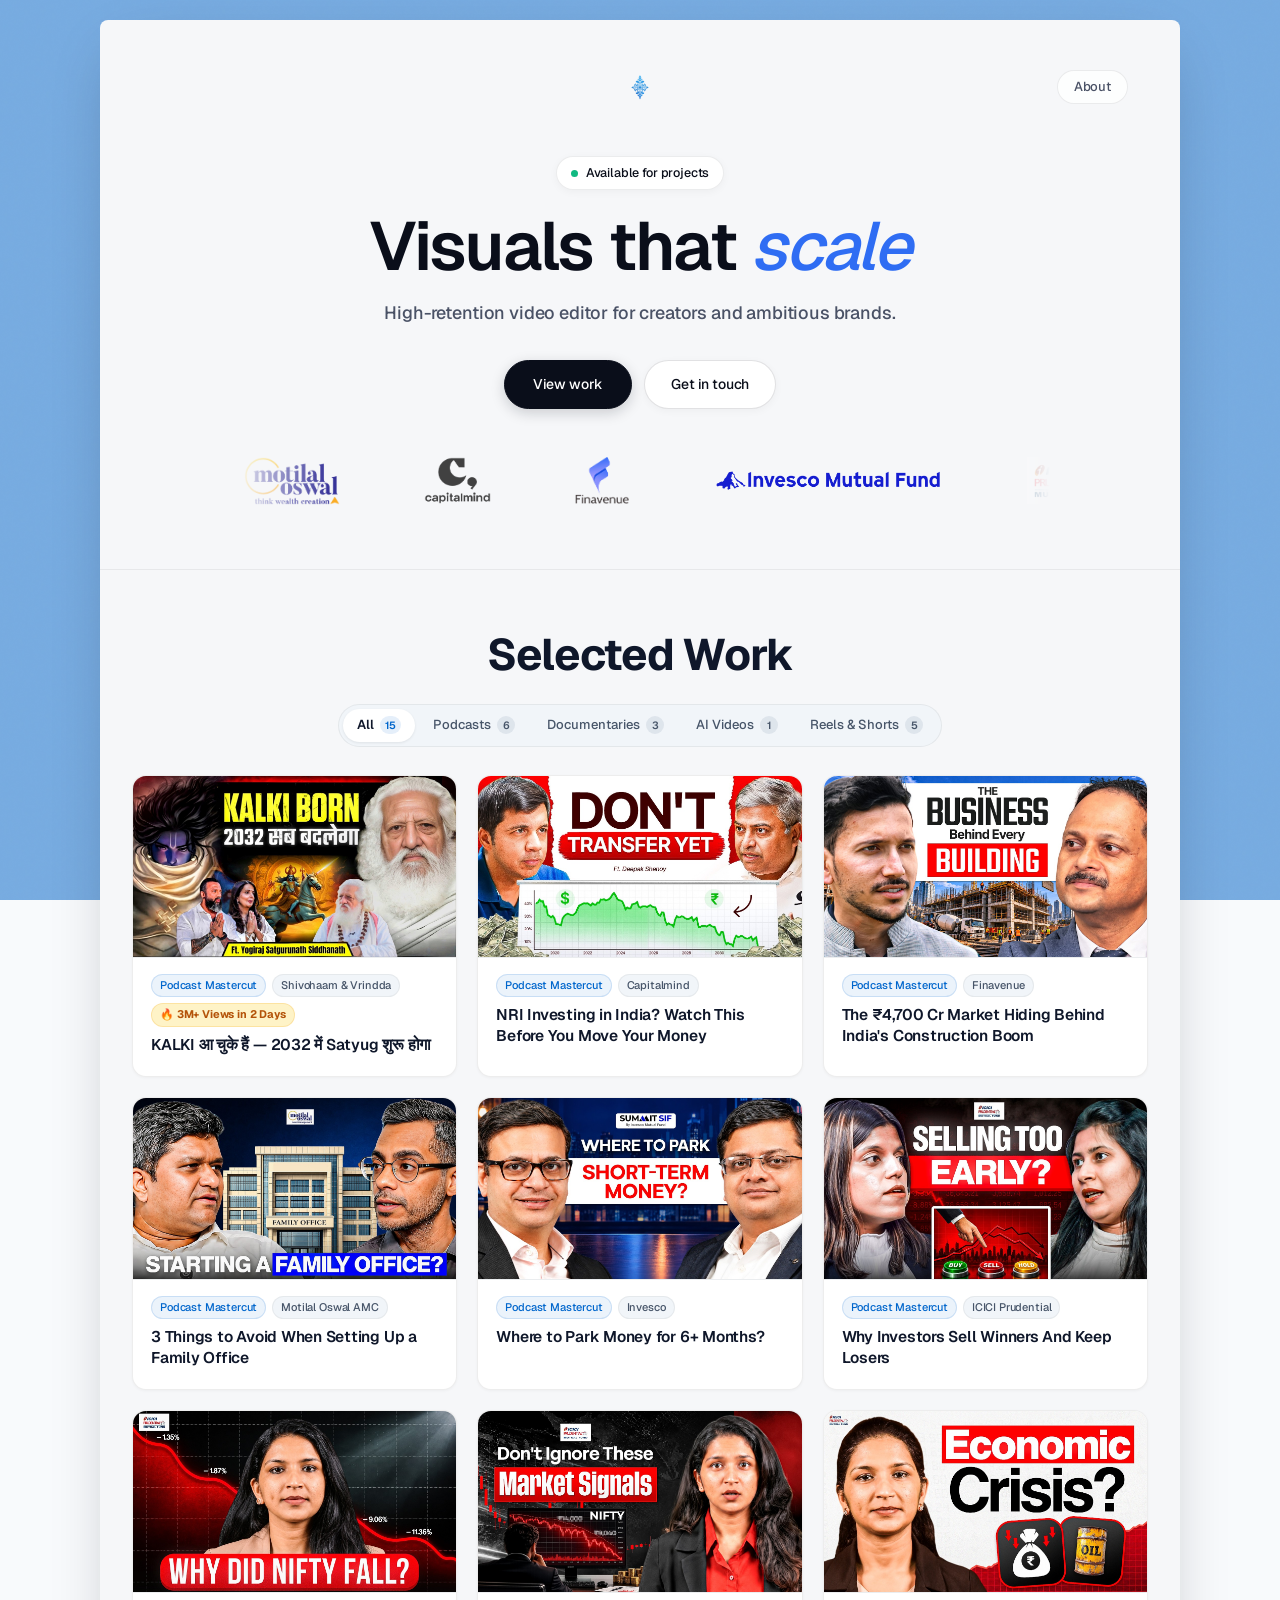
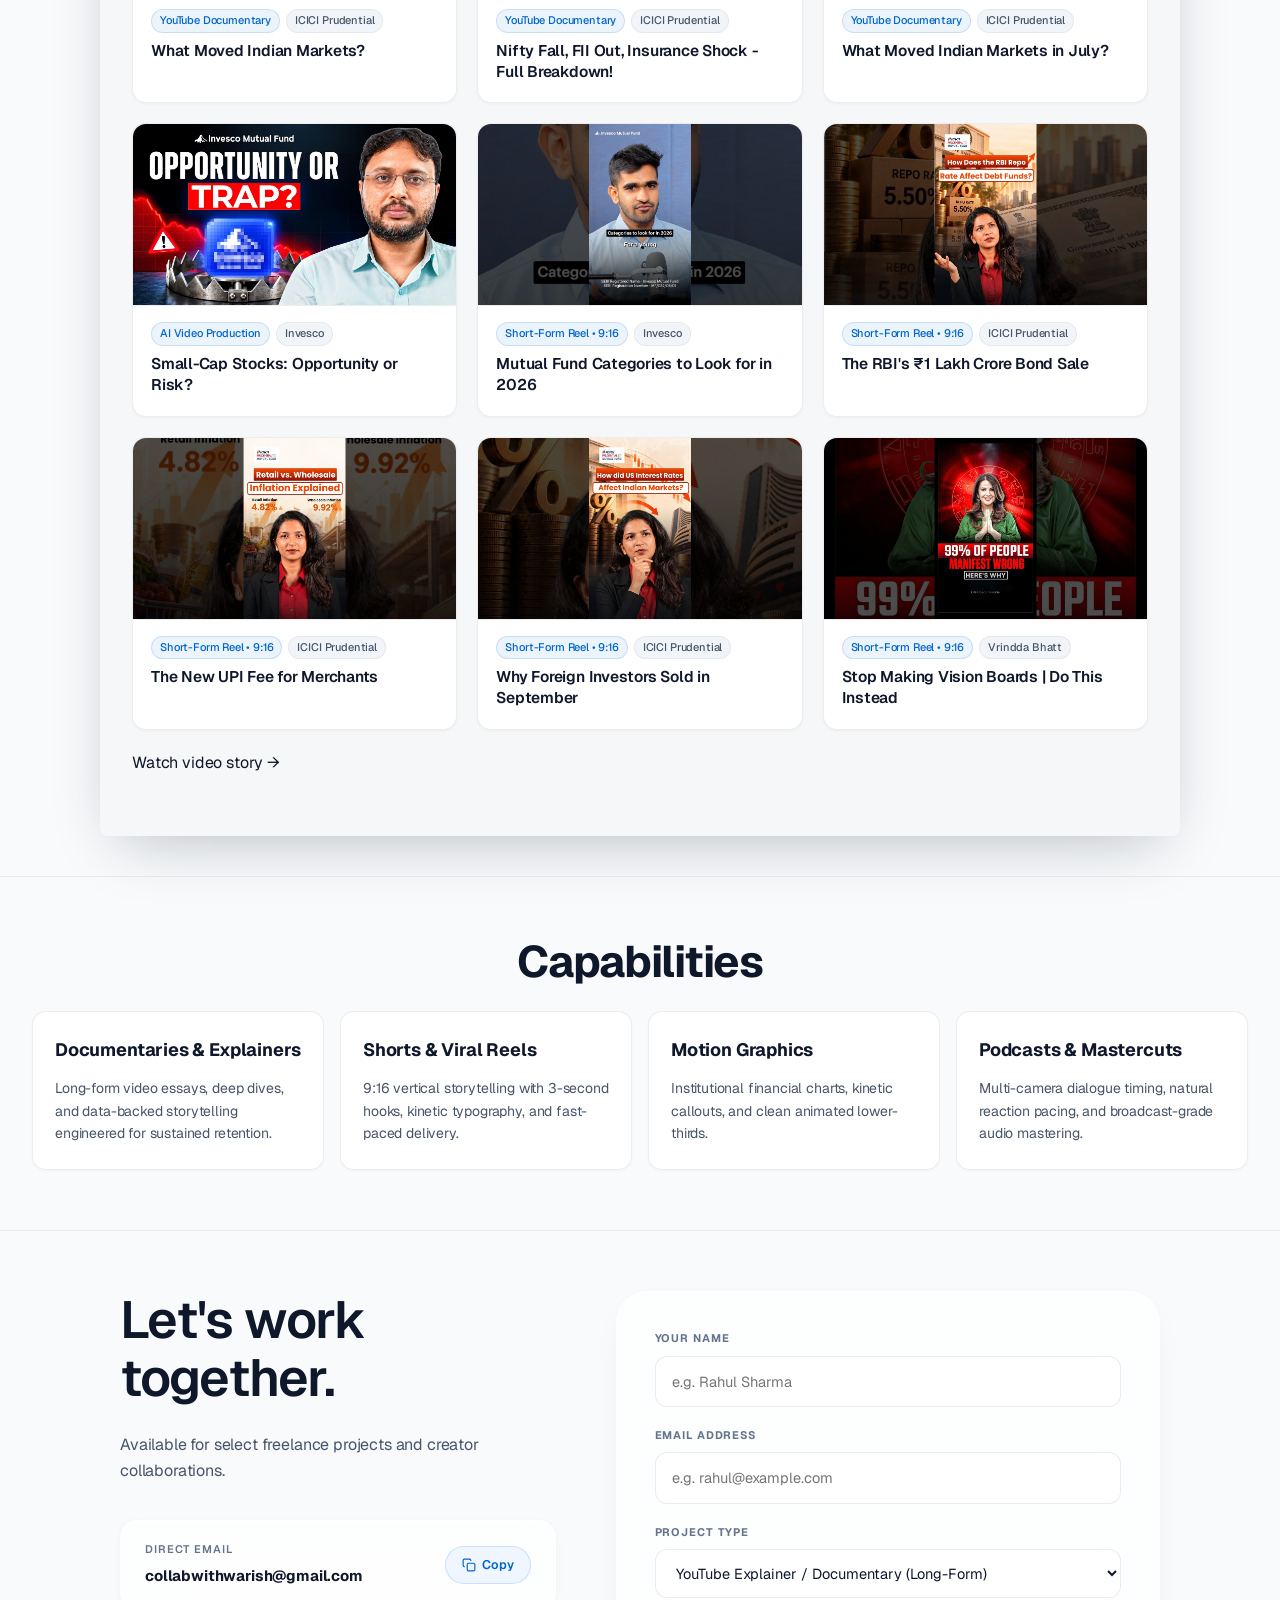
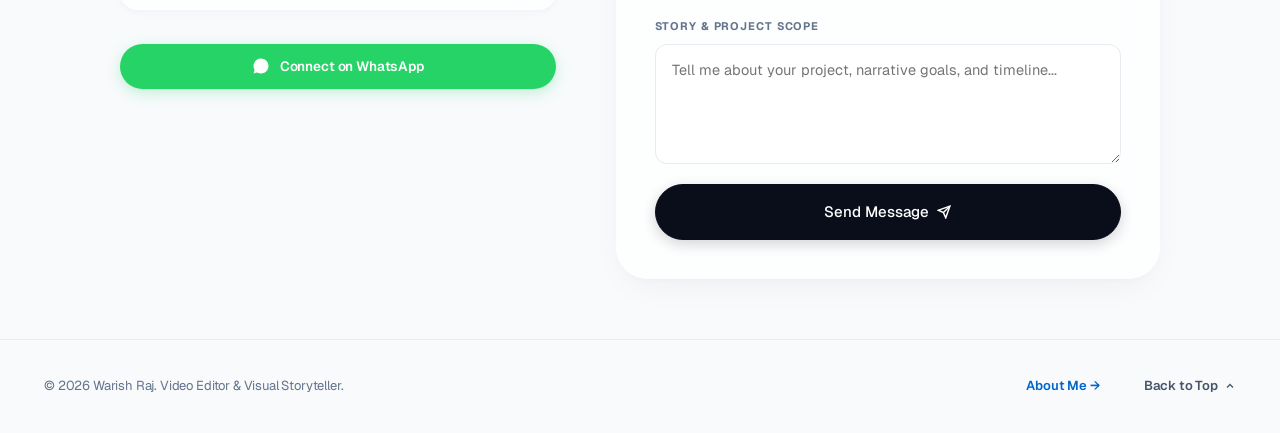
==== commit 2cce10e5: "Adopt Geist font everywhere, reduce text and elements, eliminate blank spaces, and make site ultra-m" ====
--- a/index.html
+++ b/index.html
@@ -16,13 +16,13 @@
   <!-- Favicon / SVG Brand Mark -->
   <link rel="icon" type="image/svg+xml" href="data:image/svg+xml,%3Csvg xmlns='http://www.w3.org/2000/svg' viewBox='0 0 32 32'%3E%3Crect width='32' height='32' rx='10' fill='%23ffffff' stroke='%23e2e8f0' stroke-width='1.5'/%3E%3Cpath d='M8 10 L13 22 L17 12 L21 22 L26 10' stroke='%230066cc' stroke-width='2.4' stroke-linecap='round' stroke-linejoin='round' fill='none'/%3E%3C/svg%3E">
 
-  <!-- Primary Font: DM Sans via Google Fonts -->
+  <!-- Typography: Geist Font via Google Fonts -->
   <link rel="preconnect" href="https://fonts.googleapis.com">
   <link rel="preconnect" href="https://fonts.gstatic.com" crossorigin>
-  <link href="https://fonts.googleapis.com/css2?family=DM+Sans:ital,opsz,wght@0,9..40,100..1000;1,9..40,100..1000&display=swap" rel="stylesheet">
+  <link href="https://fonts.googleapis.com/css2?family=Geist:wght@300;400;500;600;700;800&family=Geist+Mono:wght@400;500;600&display=swap" rel="stylesheet">
 
   <!-- Apple UI & Glassmorphism Stylesheet -->
-  <link rel="stylesheet" href="css/style.css?v=4.6">
+  <link rel="stylesheet" href="css/style.css?v=5.0">
 </head>
 <body>
 
@@ -42,7 +42,7 @@
   <!-- Floating Signature Canvas (vfxace style floating card) -->
   <div class="site-canvas">
 
-    <!-- 1. Hero Viewport — Exact Visuals that Scale Reference -->
+    <!-- 1. Hero Viewport -->
     <section class="hero-viewport" id="hero">
       <!-- Topbar with Centered Logo Emblem -->
       <header class="topbar">
@@ -51,17 +51,15 @@
           <img src="assets/vfx-logo.png" alt="Warish Raj" class="vfx-logo-img">
         </a>
         <div class="topbar__right">
-          <a href="about.html" class="nav-subtle-pill">About Me</a>
+          <a href="about.html" class="nav-subtle-pill">About</a>
         </div>
       </header>
 
       <div class="hero__inner">
-        <!-- Status Capsule with Fast Turnaround Highlight -->
+        <!-- Status Capsule -->
         <div class="badge">
           <span class="badge__dot"></span>
           <span class="badge__text">Available for projects</span>
-          <span class="badge__sep">•</span>
-          <span class="badge__highlight">⚡ 24–48 Hours Average Turnaround</span>
         </div>
 
         <div class="hero__center">
@@ -69,23 +67,21 @@
             Visuals that <em class="accent-scale">scale</em>
           </h1>
           <p class="hero__subtitle">
-            High-retention explainers, viral reels, documentaries, and podcast mastercuts — delivered with industry-leading speed.
+            High-retention video editor for creators and ambitious brands.
           </p>
 
           <div class="hero__actions">
-            <a href="#work" class="btn btn--ghost">
+            <a href="#work" class="btn btn--solid">
               <span>View work</span>
-              <svg width="14" height="14" viewBox="0 0 24 24" fill="none" stroke="currentColor" stroke-width="2.2" stroke-linecap="round" stroke-linejoin="round"><line x1="7" y1="17" x2="17" y2="7"></line><polyline points="7 7 17 7 17 17"></polyline></svg>
             </a>
-            <a href="#contact" class="btn btn--solid">
-              <span>Book a project</span>
+            <a href="#contact" class="btn btn--ghost">
+              <span>Get in touch</span>
             </a>
           </div>
         </div>
 
         <!-- Trusted by teams at -->
         <div class="hero__clients">
-          <p class="clients__label">Trusted by teams at</p>
           <div class="clients__marquee">
             <div class="clients__track">
               <!-- Set 1 -->
@@ -129,26 +125,22 @@
     <!-- 2. Selected Video Work -->
     <section class="section" id="work">
       <div class="section-header">
-        <span class="section-eyebrow">SELECTED PORTFOLIO ARCHIVE</span>
-        <h2 class="section-title">Selected <span class="accent-text">Video Stories</span>.</h2>
-        <p class="section-desc">
-          High-retention visual storytelling across narrative explainers, viral reels, documentaries, and conversational podcasts.
-        </p>
-      </div>
-
-      <!-- Apple-Grade Segmented Category Filter Bar -->
+        <h2 class="section-title">Selected Work</h2>
+      </div>
+
+      <!-- Segmented Category Filter Bar -->
       <div class="filter-wrapper">
         <div class="filter-container" role="tablist" aria-label="Filter video categories">
           <button class="filter-btn active" data-filter="all" role="tab" aria-selected="true">
-            <span>All Stories</span>
+            <span>All</span>
             <span class="filter-count">15</span>
           </button>
           <button class="filter-btn" data-filter="podcast" role="tab" aria-selected="false">
-            <span>Podcasts &amp; Mastercuts</span>
+            <span>Podcasts</span>
             <span class="filter-count">6</span>
           </button>
           <button class="filter-btn" data-filter="documentary" role="tab" aria-selected="false">
-            <span>YouTube Documentaries</span>
+            <span>Documentaries</span>
             <span class="filter-count">3</span>
           </button>
           <button class="filter-btn" data-filter="ai" role="tab" aria-selected="false">
@@ -156,7 +148,7 @@
             <span class="filter-count">1</span>
           </button>
           <button class="filter-btn" data-filter="reels" role="tab" aria-selected="false">
-            <span>Viral Reels &amp; Shorts</span>
+            <span>Reels &amp; Shorts</span>
             <span class="filter-count">5</span>
           </button>
         </div>
@@ -594,103 +586,31 @@
       </div>
     </section>
 
-    <!-- 3. Video Editing Services Offered -->
+    <!-- 3. Capabilities -->
     <section class="section" id="services">
       <div class="section-header">
-        <span class="section-eyebrow">WHAT I DELIVER</span>
-        <h2 class="section-title">Video Editing <span class="accent-text">Solutions</span>.</h2>
-        <p class="section-desc">High-retention visual storytelling crafted for YouTube channels, digital brands, creator podcasts, and social media.</p>
+        <h2 class="section-title">Capabilities</h2>
       </div>
 
       <div class="services-grid">
-        <!-- Service 1 -->
         <div class="service-card">
-          <div class="service-card__media">
-            <img src="assets/services/service-explainer.jpg" alt="YouTube Documentaries & Explainers" class="service-card__thumb" loading="lazy">
-            <span class="service-card__badge">01 // YOUTUBE EXPLAINERS</span>
-          </div>
-          <div class="service-card__body">
-            <h3 class="service-title">YouTube Documentaries &amp; Explainers</h3>
-            <p class="service-desc">
-              Long-form video essays, educational breakdowns, and story-driven documentaries. Paced with precision to keep viewers engaged and sustain high average view duration.
-            </p>
-          </div>
-        </div>
-
-        <!-- Service 2 -->
+          <h3 class="service-title">Documentaries &amp; Explainers</h3>
+          <p class="service-desc">Long-form video essays, deep dives, and data-backed storytelling engineered for sustained retention.</p>
+        </div>
+
         <div class="service-card">
-          <div class="service-card__media">
-            <img src="assets/services/service-shorts.jpg" alt="High-Retention Reels & Shorts" class="service-card__thumb" loading="lazy">
-            <span class="service-card__badge">02 // SHORTS & REELS • 24–48H</span>
-          </div>
-          <div class="service-card__body">
-            <h3 class="service-title">Viral Reels, Shorts &amp; TikToks</h3>
-            <p class="service-desc">
-              Retention-engineered vertical content delivered in 24–48 hours. Powerful 3-second storytelling hooks, clean typography, dynamic sound design, and seamless cuts.
-            </p>
-          </div>
-        </div>
-
-        <!-- Service 3 -->
+          <h3 class="service-title">Shorts &amp; Viral Reels</h3>
+          <p class="service-desc">9:16 vertical storytelling with 3-second hooks, kinetic typography, and fast-paced delivery.</p>
+        </div>
+
         <div class="service-card">
-          <div class="service-card__media">
-            <img src="assets/services/service-charts.jpg" alt="Motion Graphics & Visual Polish" class="service-card__thumb" loading="lazy">
-            <span class="service-card__badge">03 // MOTION GRAPHICS</span>
-          </div>
-          <div class="service-card__body">
-            <h3 class="service-title">Motion Graphics &amp; Visual Polish</h3>
-            <p class="service-desc">
-              Clean animated graphics, kinetic callouts, data visualizations, and minimalist lower-thirds designed to clarify complex ideas without overwhelming the viewer.
-            </p>
-          </div>
-        </div>
-
-        <!-- Service 4 -->
+          <h3 class="service-title">Motion Graphics</h3>
+          <p class="service-desc">Institutional financial charts, kinetic callouts, and clean animated lower-thirds.</p>
+        </div>
+
         <div class="service-card">
-          <div class="service-card__media">
-            <img src="assets/services/service-podcast.jpg" alt="Podcasts & Conversational Mastercuts" class="service-card__thumb" loading="lazy">
-            <span class="service-card__badge">04 // PODCASTS & INTERVIEWS</span>
-          </div>
-          <div class="service-card__body">
-            <h3 class="service-title">Podcasts &amp; Interview Mastercuts</h3>
-            <p class="service-desc">
-              Multi-camera cutting, reaction pacing, and audio balancing for interview shows and creator discussions. Natural conversational cadence and immersive sound design.
-            </p>
-          </div>
-        </div>
-      </div>
-
-      <!-- Fast Delivery Advantage Banner -->
-      <div class="advantage-banner">
-        <div class="advantage-banner__header">
-          <span class="badge" style="background: rgba(0, 102, 204, 0.08); border-color: rgba(0, 102, 204, 0.2); color: var(--blue-primary); margin-bottom: 8px;">
-            <span class="badge__dot" style="background: var(--blue-primary);"></span>
-            <span class="badge__text">THE COMPETITIVE EDGE</span>
-          </span>
-          <h3 class="advantage-banner__title">Why Clients Choose Us: <span class="accent-text">Fast Delivery</span></h3>
-          <p class="advantage-banner__desc">Consistent creators and ambitious brands cannot afford weeks of waiting or slow review cycles. We run an agile editing workflow engineered for rapid execution without cutting quality.</p>
-        </div>
-        <div class="advantage-grid">
-          <div class="advantage-card">
-            <div class="advantage-card__icon">⚡</div>
-            <div class="advantage-card__title">24–48 Hours Average Turnaround</div>
-            <div class="advantage-card__desc">First cuts of reels & shorts ready in 24–48 hours. Long-form explainers delivered on predictable, tight sprint cycles.</div>
-          </div>
-          <div class="advantage-card">
-            <div class="advantage-card__icon">📈</div>
-            <div class="advantage-card__title">Retention-First Pacing</div>
-            <div class="advantage-card__desc">Tuned for 85%+ retention through intentional narrative hooks, seamless pacing, and precision sound design.</div>
-          </div>
-          <div class="advantage-card">
-            <div class="advantage-card__icon">💬</div>
-            <div class="advantage-card__title">Direct WhatsApp &amp; Zero Ghosting</div>
-            <div class="advantage-card__desc">Direct async communication. You always have clarity on delivery schedules and instant progress updates.</div>
-          </div>
-          <div class="advantage-card">
-            <div class="advantage-card__icon">💎</div>
-            <div class="advantage-card__title">Apple-Grade Visuals</div>
-            <div class="advantage-card__desc">Minimalist typography in DM Sans, cinematic color correction, and polished motion graphics that elevate your brand.</div>
-          </div>
+          <h3 class="service-title">Podcasts &amp; Mastercuts</h3>
+          <p class="service-desc">Multi-camera dialogue timing, natural reaction pacing, and broadcast-grade audio mastering.</p>
         </div>
       </div>
     </section>
@@ -700,17 +620,16 @@
       <div class="contact-container">
         <!-- Left: Heading & Direct Info -->
         <div class="contact-info">
-          <span class="section-eyebrow">WORK WITH WARISH</span>
           <h2 class="contact-headline">
-            Ready to Bring Your<br><span class="accent-text">Vision to Life?</span>
+            Let's work together.
           </h2>
           <p class="contact-text">
-            Whether you are a YouTube creator scaling regular uploads, a brand crafting a flagship video campaign, or looking for viral short-form reels, let's make it happen.
+            Available for select freelance projects and creator collaborations.
           </p>
 
           <div class="email-box">
             <div>
-              <p style="font-size: 11px; text-transform: uppercase; color: var(--ink-faint); margin-bottom: 4px; font-weight: 700; letter-spacing: 0.08em;">Direct Email</p>
+              <p style="font-size: 11px; text-transform: uppercase; color: var(--ink-faint); margin-bottom: 4px; font-weight: 600; letter-spacing: 0.08em;">Direct Email</p>
               <a href="mailto:collabwithwarish@gmail.com" class="email-address">collabwithwarish@gmail.com</a>
             </div>
             <button class="copy-btn" id="copy-email-btn" aria-label="Copy email address">
@@ -720,22 +639,11 @@
           </div>
 
           <!-- WhatsApp Connect Pill -->
-          <div style="margin-top: 14px;">
-            <a href="https://wa.me/919905657907?text=Hi%20Warish,%20I%20saw%20your%20portfolio%20and%20want%20to%20discuss%20a%20video%20editing%20project." target="_blank" rel="noopener noreferrer" class="whatsapp-connect-btn" style="display: inline-flex; align-items: center; justify-content: center; gap: 10px; width: 100%; padding: 13px 20px; background: #25d366; color: #ffffff; border-radius: var(--radius-pill); font-weight: 600; font-size: 14px; text-decoration: none; box-shadow: 0 4px 14px rgba(37, 211, 102, 0.35); transition: transform 0.2s ease, box-shadow 0.2s ease;">
-              <svg width="19" height="19" viewBox="0 0 24 24" fill="currentColor"><path d="M12.031 6.172c-3.181 0-5.767 2.586-5.768 5.766-.001 1.298.38 2.27 1.019 3.287l-.711 2.598 2.669-.699c.969.529 1.831.815 2.791.815 3.18 0 5.767-2.587 5.768-5.766 0-3.18-2.587-5.801-5.768-5.801zm3.385 8.211c-.144.405-.837.774-1.17.824-.312.045-.694.07-2.029-.481-1.614-.668-2.659-2.316-2.739-2.424-.079-.107-.655-.87-.655-1.662 0-.792.417-1.182.565-1.341.149-.159.327-.198.435-.198.109 0 .218.002.313.007.101.005.236-.039.369.28.138.332.472 1.15.513 1.233.041.083.069.181.014.289-.055.108-.083.175-.164.271-.082.096-.173.215-.247.289-.083.082-.17.172-.073.338.097.166.432.714.928 1.155.638.568 1.176.745 1.342.827.166.083.264.069.362-.042.098-.111.417-.485.528-.652.111-.166.222-.139.375-.083.153.055.973.458 1.14.542.167.083.278.125.32.194.041.069.041.401-.103.806zM12 2C6.477 2 2 6.477 2 12c0 1.891.524 3.66 1.436 5.176L2 22l4.981-1.399C8.423 21.493 10.153 22 12 22c5.523 0 10-4.477 10-10S17.523 2 12 2z"/></svg>
+          <div style="margin-top: 10px;">
+            <a href="https://wa.me/919905657907?text=Hi%20Warish,%20I%20saw%20your%20portfolio%20and%20want%20to%20discuss%20a%20video%20editing%20project." target="_blank" rel="noopener noreferrer" class="whatsapp-connect-btn" style="display: inline-flex; align-items: center; justify-content: center; gap: 10px; width: 100%; padding: 12px 18px; background: #25d366; color: #ffffff; border-radius: var(--radius-pill); font-weight: 600; font-size: 13.5px; text-decoration: none; box-shadow: 0 4px 14px rgba(37, 211, 102, 0.25); transition: transform 0.2s ease, box-shadow 0.2s ease;">
+              <svg width="18" height="18" viewBox="0 0 24 24" fill="currentColor"><path d="M12.031 6.172c-3.181 0-5.767 2.586-5.768 5.766-.001 1.298.38 2.27 1.019 3.287l-.711 2.598 2.669-.699c.969.529 1.831.815 2.791.815 3.18 0 5.767-2.587 5.768-5.766 0-3.18-2.587-5.801-5.768-5.801zm3.385 8.211c-.144.405-.837.774-1.17.824-.312.045-.694.07-2.029-.481-1.614-.668-2.659-2.316-2.739-2.424-.079-.107-.655-.87-.655-1.662 0-.792.417-1.182.565-1.341.149-.159.327-.198.435-.198.109 0 .218.002.313.007.101.005.236-.039.369.28.138.332.472 1.15.513 1.233.041.083.069.181.014.289-.055.108-.083.175-.164.271-.082.096-.173.215-.247.289-.083.082-.17.172-.073.338.097.166.432.714.928 1.155.638.568 1.176.745 1.342.827.166.083.264.069.362-.042.098-.111.417-.485.528-.652.111-.166.222-.139.375-.083.153.055.973.458 1.14.542.167.083.278.125.32.194.041.069.041.401-.103.806zM12 2C6.477 2 2 6.477 2 12c0 1.891.524 3.66 1.436 5.176L2 22l4.981-1.399C8.423 21.493 10.153 22 12 22c5.523 0 10-4.477 10-10S17.523 2 12 2z"/></svg>
               <span>Connect on WhatsApp</span>
             </a>
-          </div>
-
-          <div style="margin-top: 14px;">
-            <a href="https://mail.google.com/mail/?view=cm&fs=1&to=collabwithwarish@gmail.com&su=Video+Editing+Project+Inquiry" target="_blank" rel="noopener noreferrer" class="gmail-direct-btn" style="display: inline-flex; align-items: center; gap: 8px; font-size: 13px; color: var(--blue-primary); font-weight: 600; text-decoration: none;">
-              <svg width="16" height="16" viewBox="0 0 24 24" fill="currentColor"><path d="M20 4H4c-1.1 0-1.99.9-1.99 2L2 18c0 1.1.9 2 2 2h16c1.1 0 2-.9 2-2V6c0-1.1-.9-2-2-2zm0 4l-8 5-8-5V6l8 5 8-5v2z"/></svg>
-              <span>Compose in Web Gmail &rarr;</span>
-            </a>
-          </div>
-
-          <div style="margin-top: 18px; font-size: 13.5px; color: var(--ink-faint);">
-            <p>🌐 Available globally for remote collaborations &amp; full-time creator roles</p>
           </div>
         </div>
 
@@ -872,6 +780,6 @@
   </div>
 
   <!-- Main JavaScript Engine -->
-  <script src="js/main.js?v=6.2"></script>
+  <script src="js/main.js?v=6.5"></script>
 </body>
 </html>
--- a/css/style.css
+++ b/css/style.css
@@ -1,28 +1,9 @@
 /* ==========================================================================
    WARISH RAJ — PORTFOLIO DESIGN SYSTEM
-   Theme: Minimalist Studio UI • Single Font System: DM Sans
+   Theme: Minimalist Studio UI • Single Font System: Geist
    ========================================================================== */
 
-/* DM Sans Variable Font (Local + CDN fallback) */
-@font-face {
-  font-family: 'DM Sans';
-  font-style: normal;
-  font-weight: 100 1000;
-  font-display: swap;
-  src: url('../assets/fonts/dmsans-normal.woff2') format('woff2'),
-       url('https://fonts.gstatic.com/s/dmsans/v17/rP2Hp2ywxg089UriCZOIHQ.woff2') format('woff2');
-}
-
-@font-face {
-  font-family: 'DM Sans';
-  font-style: italic;
-  font-weight: 100 1000;
-  font-display: swap;
-  src: url('../assets/fonts/dmsans-italic.woff2') format('woff2'),
-       url('https://fonts.gstatic.com/s/dmsans/v17/rP2Fp2ywxg089UriCZa4Hz-D.woff2') format('woff2');
-}
-
-@import url('https://fonts.googleapis.com/css2?family=DM+Sans:ital,opsz,wght@0,9..40,100..1000;1,9..40,100..1000&display=swap');
+@import url('https://fonts.googleapis.com/css2?family=Geist:wght@300;400;500;600;700;800&family=Geist+Mono:wght@400;500;600&display=swap');
 
 :root {
   /* Luminous Bright Palette */
@@ -58,11 +39,11 @@
   --green-status: #10b981;
   --green-subtle: #ecfdf5;
   
-  /* Single Typography System — DM Sans Everywhere */
-  --font-main: 'DM Sans', -apple-system, BlinkMacSystemFont, 'Segoe UI', Roboto, Helvetica, Arial, sans-serif;
+  /* Single Typography System — Geist Everywhere */
+  --font-main: 'Geist', -apple-system, BlinkMacSystemFont, 'Segoe UI', Roboto, Helvetica, Arial, sans-serif;
   --font-serif: var(--font-main);
   --font-sans: var(--font-main);
-  --font-mono: var(--font-main);
+  --font-mono: 'Geist Mono', ui-monospace, SFMono-Regular, Menlo, Monaco, Consolas, monospace;
   
   /* Apple Squircle Geometry */
   --radius-xs: 8px;
@@ -103,7 +84,7 @@
 
 html, body, button, input, textarea, select, optgroup,
 h1, h2, h3, h4, h5, h6, p, span, a, label, li, ul, ol, strong, em, b, i {
-  font-family: 'DM Sans', -apple-system, BlinkMacSystemFont, 'Segoe UI', Roboto, Helvetica, Arial, sans-serif !important;
+  font-family: 'Geist', -apple-system, BlinkMacSystemFont, 'Segoe UI', Roboto, Helvetica, Arial, sans-serif !important;
 }
 
 body {
@@ -134,7 +115,7 @@
 
 button, input, textarea, select {
   font: inherit;
-  font-family: 'DM Sans', sans-serif !important;
+  font-family: 'Geist', sans-serif !important;
   color: inherit;
   background: transparent;
   border: none;
@@ -469,12 +450,12 @@
    Hero Section — Exact Visuals That Scale Layout
    ========================================================================== */
 .hero-viewport {
-  min-height: calc(100vh - 40px);
+  min-height: auto;
   display: flex;
   flex-direction: column;
-  justify-content: space-between;
-  align-items: center;
-  padding: 24px 36px 18px;
+  justify-content: flex-start;
+  align-items: center;
+  padding: 32px 32px 56px;
   box-sizing: border-box;
   position: relative;
   text-align: center;
@@ -482,8 +463,7 @@
 
 @media (max-width: 768px) {
   .hero-viewport {
-    min-height: calc(100vh - 16px);
-    padding: 18px 16px 14px;
+    padding: 20px 16px 40px;
   }
 }
 
@@ -519,43 +499,49 @@
 
 .hero__inner {
   width: 100%;
-  max-width: 880px;
-  margin: auto 0;
+  max-width: 820px;
+  margin: 40px 0 0;
   display: flex;
   flex-direction: column;
   align-items: center;
-  padding: 12px 0 24px;
+  padding: 0;
+}
+
+@media (max-width: 768px) {
+  .hero__inner {
+    margin: 24px 0 0;
+  }
 }
 
 /* Badge */
 .badge {
   display: inline-flex;
   align-items: center;
-  gap: 10px;
-  padding: 7px 18px 7px 14px;
+  gap: 8px;
+  padding: 6px 14px;
   border-radius: var(--radius-pill);
   background: #ffffff;
   border: 1px solid rgba(10, 14, 26, 0.08);
-  font-size: 13px;
+  font-size: 12.5px;
   font-weight: 500;
   color: #4a5266;
-  margin-bottom: 24px;
-  box-shadow: 0 4px 16px -8px rgba(10, 14, 26, 0.1);
+  margin-bottom: 20px;
+  box-shadow: 0 2px 8px rgba(10, 14, 26, 0.04);
   animation: fadeUp 0.8s var(--ease-apple) both;
 }
 
 .badge__dot {
-  width: 8px;
-  height: 8px;
+  width: 7px;
+  height: 7px;
   border-radius: 50%;
-  background: #2f6df3;
-  box-shadow: 0 0 0 0 rgba(47, 109, 243, 0.4);
+  background: #10b981;
+  box-shadow: 0 0 0 0 rgba(16, 185, 129, 0.4);
   animation: badgePulse 2s ease-in-out infinite;
 }
 
 @keyframes badgePulse {
-  0%, 100% { box-shadow: 0 0 0 0 rgba(47, 109, 243, 0.4); }
-  50% { box-shadow: 0 0 0 6px rgba(47, 109, 243, 0); }
+  0%, 100% { box-shadow: 0 0 0 0 rgba(16, 185, 129, 0.4); }
+  50% { box-shadow: 0 0 0 5px rgba(16, 185, 129, 0); }
 }
 
 .badge__text {
@@ -843,59 +829,59 @@
    Section Headers & Common Structure
    ========================================================================== */
 .section {
-  padding: 90px 48px;
+  padding: 60px 32px;
   position: relative;
-  border-top: 1px solid var(--line-divider);
+  border-top: 1px solid rgba(0, 0, 0, 0.06);
 }
 
 @media (max-width: 768px) {
   .section {
-    padding: 64px 20px;
+    padding: 40px 18px;
   }
 }
 
 .section-header {
-  max-width: 820px;
-  margin: 0 auto 50px;
+  max-width: 720px;
+  margin: 0 auto 24px;
   text-align: center;
 }
 
 .section-header--left {
   text-align: left;
-  margin: 0 0 40px;
+  margin: 0 0 24px;
 }
 
 .section-eyebrow {
   display: inline-block;
   font-family: var(--font-mono);
   font-size: 11px;
-  font-weight: 700;
-  letter-spacing: 0.16em;
+  font-weight: 600;
+  letter-spacing: 0.12em;
   text-transform: uppercase;
   color: var(--blue-primary);
-  margin-bottom: 12px;
+  margin-bottom: 8px;
 }
 
 .section-title {
-  font-family: var(--font-serif);
-  font-size: clamp(32px, 4.2vw, 54px);
-  font-weight: 600;
+  font-family: var(--font-sans);
+  font-size: clamp(28px, 3.6vw, 44px);
+  font-weight: 700;
   line-height: 1.15;
-  letter-spacing: -0.02em;
-  color: var(--ink-primary);
-  margin-bottom: 16px;
+  letter-spacing: -0.03em;
+  color: var(--ink-primary);
+  margin-bottom: 8px;
 }
 
 .section-title em, .section-title .accent-text {
   font-style: normal;
-  font-weight: 600;
+  font-weight: 700;
   color: var(--blue-primary);
 }
 
 .section-desc {
-  font-size: clamp(15px, 1.4vw, 17px);
+  font-size: clamp(14px, 1.2vw, 16px);
   color: var(--ink-secondary);
-  line-height: 1.65;
+  line-height: 1.5;
 }
 
 /* ==========================================================================
@@ -905,32 +891,29 @@
   display: flex;
   justify-content: center;
   width: 100%;
-  margin-bottom: 40px;
+  margin-bottom: 28px;
 }
 
 .filter-container {
   display: inline-flex;
   align-items: center;
   justify-content: center;
-  gap: 6px;
+  gap: 4px;
   flex-wrap: wrap;
-  padding: 6px;
-  background: rgba(241, 245, 249, 0.88);
-  backdrop-filter: blur(20px);
-  -webkit-backdrop-filter: blur(20px);
-  border: 1px solid rgba(226, 232, 240, 0.9);
+  padding: 4px;
+  background: #f1f5f9;
+  border: 1px solid rgba(0, 0, 0, 0.06);
   border-radius: var(--radius-pill);
-  box-shadow: 0 4px 20px rgba(15, 23, 42, 0.05), var(--glass-highlight);
 }
 
 .filter-btn {
   display: inline-flex;
   align-items: center;
-  gap: 8px;
-  padding: 8px 18px;
+  gap: 6px;
+  padding: 6px 14px;
   font-family: var(--font-sans);
-  font-size: 13.5px;
-  font-weight: 600;
+  font-size: 13px;
+  font-weight: 500;
   border-radius: var(--radius-pill);
   background: transparent;
   color: var(--ink-secondary);
@@ -943,25 +926,25 @@
 
 .filter-btn:hover {
   color: var(--ink-primary);
-  background: rgba(255, 255, 255, 0.5);
+  background: rgba(255, 255, 255, 0.6);
 }
 
 .filter-btn.active {
   background: #ffffff;
-  color: var(--blue-primary);
-  font-weight: 700;
-  box-shadow: 0 2px 10px rgba(15, 23, 42, 0.08), 0 1px 3px rgba(15, 23, 42, 0.04);
+  color: var(--ink-primary);
+  font-weight: 600;
+  box-shadow: 0 1px 3px rgba(0, 0, 0, 0.08);
 }
 
 .filter-count {
   display: inline-flex;
   align-items: center;
   justify-content: center;
-  min-width: 20px;
-  height: 20px;
-  padding: 0 6px;
-  font-size: 11px;
-  font-weight: 700;
+  min-width: 18px;
+  height: 18px;
+  padding: 0 5px;
+  font-size: 10.5px;
+  font-weight: 600;
   border-radius: var(--radius-pill);
   background: rgba(148, 163, 184, 0.2);
   color: var(--ink-secondary);
@@ -969,25 +952,19 @@
 }
 
 .filter-btn.active .filter-count {
-  background: rgba(47, 109, 243, 0.12);
+  background: rgba(0, 102, 204, 0.1);
   color: var(--blue-primary);
 }
 
 @media (max-width: 768px) {
   .filter-container {
-    gap: 4px;
-    padding: 5px;
-    border-radius: 20px;
+    gap: 3px;
+    padding: 3px;
   }
   .filter-btn {
-    padding: 7px 12px;
+    padding: 5px 10px;
     font-size: 12px;
-    gap: 6px;
-  }
-  .filter-count {
-    min-width: 18px;
-    height: 18px;
-    font-size: 10px;
+    gap: 5px;
   }
 }
 
@@ -996,61 +973,60 @@
    ========================================================================== */
 .work-grid {
   display: grid;
-  grid-template-columns: repeat(2, 1fr);
-  gap: 32px;
-}
-
-@media (max-width: 900px) {
+  grid-template-columns: repeat(3, 1fr);
+  gap: 20px;
+}
+
+@media (max-width: 1080px) {
+  .work-grid {
+    grid-template-columns: repeat(2, 1fr);
+    gap: 16px;
+  }
+}
+
+@media (max-width: 680px) {
   .work-grid {
     grid-template-columns: 1fr;
-    gap: 28px;
+    gap: 16px;
   }
 }
 
 .work-item {
   position: relative;
-  background: var(--bg-card);
-  backdrop-filter: blur(28px) saturate(180%);
-  -webkit-backdrop-filter: blur(28px) saturate(180%);
-  border: 1px solid var(--glass-border);
-  border-radius: var(--radius-lg);
+  background: #ffffff;
+  border: 1px solid rgba(0, 0, 0, 0.07);
+  border-radius: 14px;
   overflow: hidden;
   display: flex;
   flex-direction: column;
-  transition: transform var(--transition-smooth), box-shadow var(--transition-smooth), border-color var(--transition-smooth);
+  transition: transform 0.25s var(--ease-apple), box-shadow 0.25s var(--ease-apple), border-color 0.2s ease;
   cursor: pointer;
-  box-shadow: var(--shadow-card), var(--glass-highlight);
+  box-shadow: 0 1px 3px rgba(0, 0, 0, 0.04);
 }
 
 .work-item:hover {
-  transform: translateY(-5px);
-  border-color: #cbd5e1;
-  box-shadow: var(--shadow-hover);
+  transform: translateY(-4px);
+  border-color: rgba(0, 0, 0, 0.16);
+  box-shadow: 0 12px 28px -6px rgba(0, 0, 0, 0.08);
 }
 
 .work-item--featured {
   grid-column: span 1;
-}
-
-@media (max-width: 900px) {
-  .work-item--featured {
-    grid-column: span 1;
-  }
 }
 
 .work-item__media {
   position: relative;
   aspect-ratio: 16 / 9;
-  background: #ffffff;
+  background: #f8fafc;
   overflow: hidden;
-  border-bottom: 1px solid var(--line-divider);
+  border-bottom: 1px solid rgba(0, 0, 0, 0.05);
 }
 
 .work-item__thumb {
   width: 100%;
   height: 100%;
   object-fit: cover;
-  transition: transform 0.6s var(--ease-apple);
+  transition: transform 0.5s var(--ease-apple);
 }
 
 .work-item:hover .work-item__thumb {
@@ -1070,22 +1046,22 @@
 
 .work-item:hover .work-item__overlay {
   opacity: 1;
-  background: rgba(15, 23, 42, 0.2);
+  background: rgba(15, 23, 42, 0.15);
 }
 
 .work-item__play {
-  width: 60px;
-  height: 60px;
+  width: 52px;
+  height: 52px;
   border-radius: 50%;
-  background: rgba(255, 255, 255, 0.95);
+  background: rgba(255, 255, 255, 0.96);
   backdrop-filter: blur(12px);
   color: var(--ink-primary);
   display: flex;
   align-items: center;
   justify-content: center;
-  padding-left: 3px;
-  box-shadow: 0 10px 30px rgba(15, 23, 42, 0.25);
-  transform: scale(0.85);
+  padding-left: 2px;
+  box-shadow: 0 8px 24px rgba(15, 23, 42, 0.18);
+  transform: scale(0.88);
   transition: transform var(--transition-smooth);
 }
 
@@ -1094,7 +1070,7 @@
 }
 
 .work-item__content {
-  padding: 26px 30px 28px;
+  padding: 16px 18px 20px;
   display: flex;
   flex-direction: column;
   flex: 1;
@@ -1103,9 +1079,8 @@
 .work-item__meta-top {
   display: flex;
   align-items: center;
-  justify-content: space-between;
-  gap: 12px;
-  margin-bottom: 12px;
+  gap: 8px;
+  margin-bottom: 8px;
 }
 
 .work-item__tags {
@@ -1116,27 +1091,26 @@
 }
 
 .tag {
-  font-family: var(--font-mono);
+  font-family: var(--font-sans);
   font-size: 11px;
-  font-weight: 600;
-  padding: 3px 10px;
+  font-weight: 500;
+  padding: 2px 8px;
   border-radius: var(--radius-pill);
-  background: rgba(241, 245, 249, 0.9);
-  border: 1px solid var(--glass-border-subtle);
+  background: #f1f5f9;
+  border: 1px solid rgba(0, 0, 0, 0.05);
   color: var(--ink-secondary);
-  letter-spacing: 0.02em;
 }
 
 .tag--accent {
-  background: var(--blue-subtle);
-  border-color: rgba(191, 219, 254, 0.8);
+  background: rgba(0, 102, 204, 0.08);
+  border-color: rgba(0, 102, 204, 0.15);
   color: var(--blue-primary);
 }
 
 .tag--gold {
-  background: var(--amber-subtle);
-  border-color: rgba(253, 230, 138, 0.8);
-  color: var(--amber-warm);
+  background: #fef3c7;
+  border-color: rgba(245, 158, 11, 0.2);
+  color: #b45309;
 }
 
 .work-item__year,
@@ -1145,12 +1119,12 @@
 }
 
 .work-item__title {
-  font-size: 21px;
-  font-weight: 700;
-  line-height: 1.3;
-  letter-spacing: -0.02em;
-  color: var(--ink-primary);
-  margin-bottom: 10px;
+  font-size: 15.5px;
+  font-weight: 600;
+  line-height: 1.35;
+  letter-spacing: -0.015em;
+  color: var(--ink-primary);
+  margin-bottom: 0;
   transition: color var(--transition-fast);
 }
 
@@ -1158,35 +1132,10 @@
   color: var(--blue-primary);
 }
 
-.work-item__desc {
-  font-size: 14.5px;
-  color: var(--ink-secondary);
-  line-height: 1.62;
-  margin-bottom: 18px;
-}
-
+/* Hide verbose desc and redundant cta on cards to keep site minimal */
+.work-item__desc,
 .work-item__footer {
-  margin-top: auto;
-  display: flex;
-  align-items: center;
-  justify-content: flex-end;
-  padding-top: 14px;
-  border-top: 1px solid var(--line-divider);
-}
-
-.work-item__cta {
-  font-size: 13.5px;
-  font-weight: 600;
-  color: var(--blue-primary);
-  display: inline-flex;
-  align-items: center;
-  gap: 4px;
-  transition: transform var(--transition-fast), color var(--transition-fast);
-}
-
-.work-item:hover .work-item__cta {
-  color: #1d4ed8;
-  transform: translateX(4px);
+  display: none !important;
 }
 
 /* ==========================================================================
@@ -1776,135 +1725,63 @@
 }
 
 /* ==========================================================================
-   Services Section (Frosted Apple Cards)
+   Services Section (Minimalist Capabilities Grid)
    ========================================================================== */
 .services-grid {
   display: grid;
-  grid-template-columns: repeat(2, 1fr);
-  gap: 28px;
-}
-
-@media (max-width: 820px) {
+  grid-template-columns: repeat(4, 1fr);
+  gap: 16px;
+}
+
+@media (max-width: 960px) {
+  .services-grid {
+    grid-template-columns: repeat(2, 1fr);
+    gap: 14px;
+  }
+}
+
+@media (max-width: 580px) {
   .services-grid {
     grid-template-columns: 1fr;
-    gap: 20px;
-  }
-}
-
-/* ==========================================================================
-   Advantage Banner & Fast Delivery Highlights
-   ========================================================================== */
-.advantage-banner {
-  background: linear-gradient(135deg, rgba(239, 246, 255, 0.8) 0%, rgba(255, 255, 255, 0.95) 100%);
-  border: 1px solid rgba(191, 219, 254, 0.85);
-  border-radius: var(--radius-xl);
-  padding: 40px 36px;
-  margin-top: 48px;
-  box-shadow: var(--shadow-card);
-}
-
-.advantage-banner__header {
-  max-width: 720px;
-  margin-bottom: 30px;
-}
-
-.advantage-banner__title {
-  font-size: clamp(22px, 2.6vw, 30px);
-  font-weight: 700;
-  letter-spacing: -0.02em;
-  color: var(--ink-primary);
-  margin: 12px 0 8px;
-}
-
-.advantage-banner__desc {
-  font-size: 15px;
-  color: var(--ink-secondary);
-  line-height: 1.6;
-}
-
-.advantage-grid {
-  display: grid;
-  grid-template-columns: repeat(4, 1fr);
-  gap: 18px;
-}
-
-@media (max-width: 1024px) {
-  .advantage-grid {
-    grid-template-columns: repeat(2, 1fr);
-  }
-}
-
-@media (max-width: 640px) {
-  .advantage-banner {
-    padding: 28px 20px;
-  }
-  .advantage-grid {
-    grid-template-columns: 1fr;
-    gap: 14px;
-  }
-}
-
-.advantage-card {
-  background: rgba(255, 255, 255, 0.9);
-  backdrop-filter: blur(12px);
-  border: 1px solid rgba(226, 232, 240, 0.8);
-  border-radius: var(--radius-md);
-  padding: 22px 20px;
-  transition: transform var(--transition-fast), box-shadow var(--transition-fast), border-color var(--transition-fast);
-}
-
-.advantage-card:hover {
-  transform: translateY(-3px);
-  box-shadow: var(--shadow-card);
-  border-color: rgba(0, 102, 204, 0.35);
-}
-
-.advantage-card__icon {
-  font-size: 24px;
-  margin-bottom: 12px;
-  display: inline-block;
-}
-
-.advantage-card__title {
-  font-size: 15.5px;
-  font-weight: 700;
-  letter-spacing: -0.01em;
-  color: var(--ink-primary);
-  margin-bottom: 6px;
-}
-
-.advantage-card__desc {
+    gap: 12px;
+  }
+}
+
+.service-card {
+  background: #ffffff;
+  border: 1px solid rgba(0, 0, 0, 0.07);
+  border-radius: 14px;
+  padding: 24px 22px;
+  display: flex;
+  flex-direction: column;
+  transition: all 0.2s ease;
+  box-shadow: 0 1px 3px rgba(0, 0, 0, 0.03);
+}
+
+.service-card:hover {
+  border-color: rgba(0, 0, 0, 0.16);
+  transform: translateY(-2px);
+  box-shadow: 0 8px 24px -4px rgba(0, 0, 0, 0.05);
+}
+
+.service-card__media,
+.service-card__badge {
+  display: none !important;
+}
+
+.service-title {
+  font-size: 16.5px;
+  font-weight: 600;
+  letter-spacing: -0.015em;
+  color: var(--ink-primary);
+  margin-bottom: 8px;
+}
+
+.service-desc {
   font-size: 13.5px;
   color: var(--ink-secondary);
-  line-height: 1.55;
-}
-
-.service-card {
-  background: var(--bg-card);
-  backdrop-filter: blur(28px);
-  border: 1px solid var(--glass-border);
-  border-radius: var(--radius-lg);
-  padding: 0;
-  display: flex;
-  flex-direction: column;
-  transition: all var(--transition-smooth);
-  box-shadow: var(--shadow-card), var(--glass-highlight);
-  position: relative;
-  overflow: hidden;
-}
-
-.service-card:hover {
-  border-color: #cbd5e1;
-  transform: translateY(-4px);
-  box-shadow: var(--shadow-hover);
-}
-
-.service-card__media {
-  width: 100%;
-  height: 180px;
-  position: relative;
-  overflow: hidden;
-  background: #f1f5f9;
+  line-height: 1.5;
+  margin: 0;
 }
 
 .service-card__thumb {
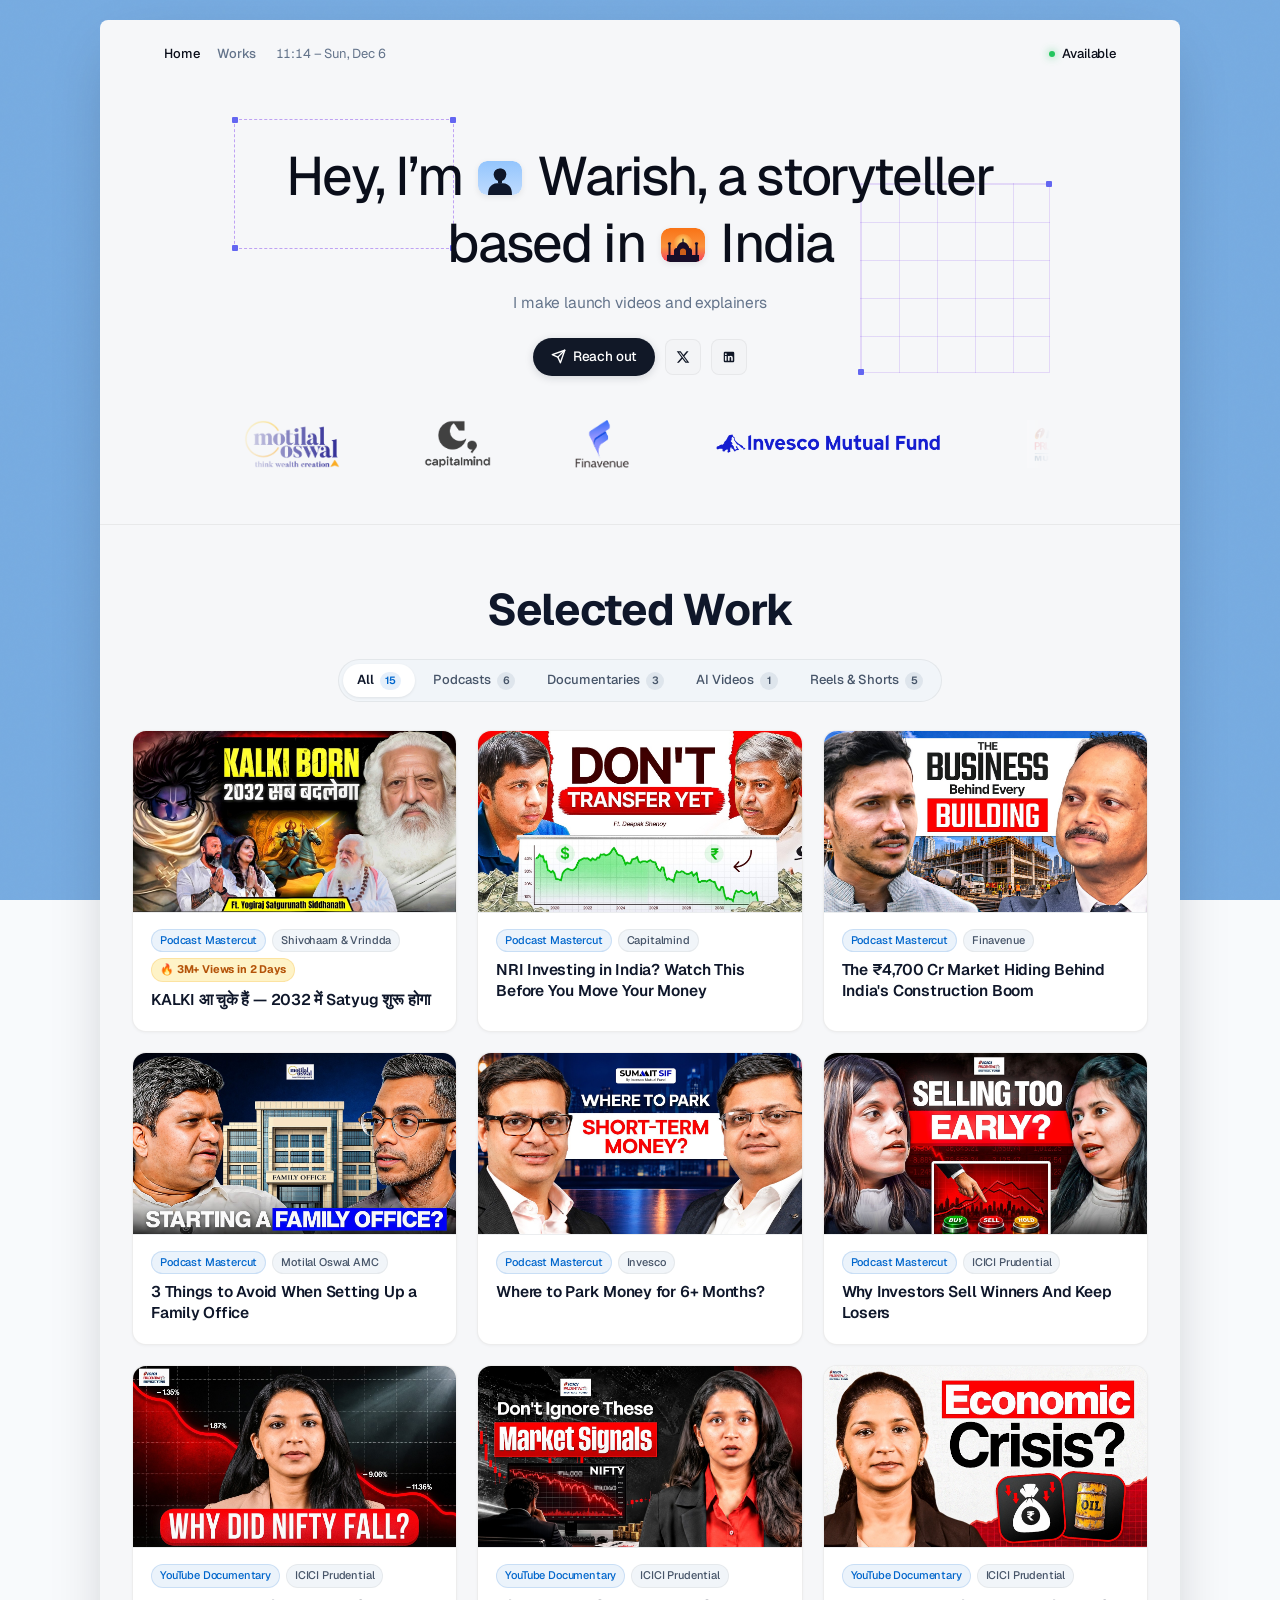
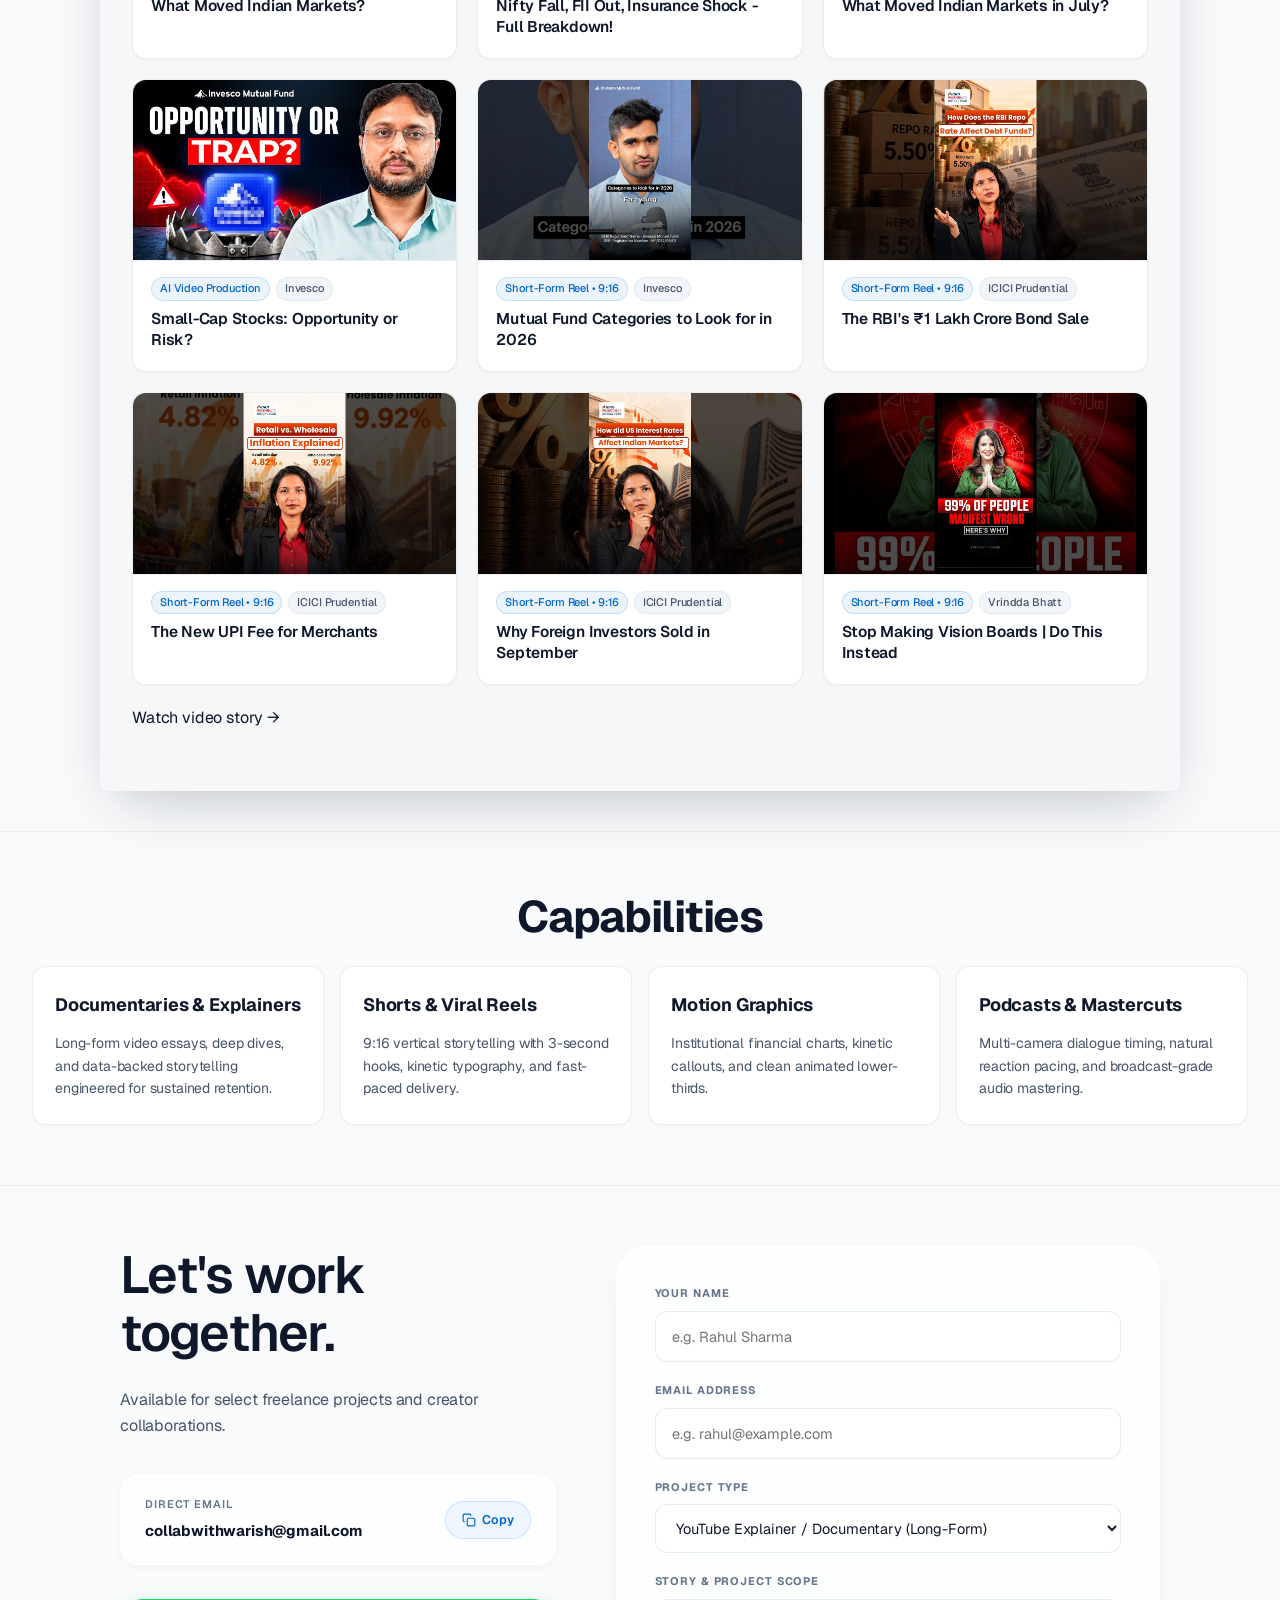
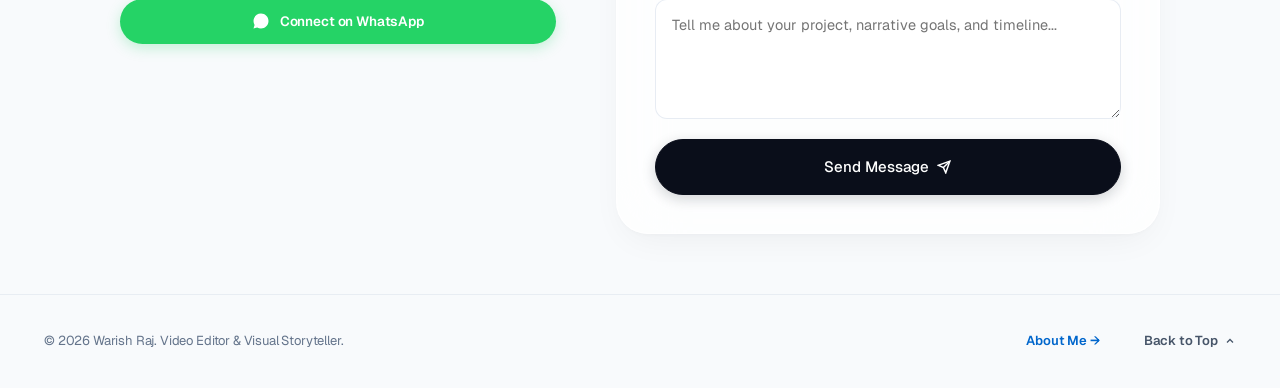
==== commit 0d70df99: "Redesign topbar & hero section to match vfxace layout with inline squircle badges, live IST clock, a" ====
--- a/index.html
+++ b/index.html
@@ -22,7 +22,7 @@
   <link href="https://fonts.googleapis.com/css2?family=Geist:wght@300;400;500;600;700;800&family=Geist+Mono:wght@400;500;600&display=swap" rel="stylesheet">
 
   <!-- Apple UI & Glassmorphism Stylesheet -->
-  <link rel="stylesheet" href="css/style.css?v=5.0">
+  <link rel="stylesheet" href="css/style.css?v=7.0">
 </head>
 <body>
 
@@ -44,38 +44,66 @@
 
     <!-- 1. Hero Viewport -->
     <section class="hero-viewport" id="hero">
-      <!-- Topbar with Centered Logo Emblem -->
+      <!-- Topbar: Left Nav & Live Clock, Right Available Status (vfxace style) -->
       <header class="topbar">
-        <div class="topbar__left"></div>
-        <a href="#hero" class="brand-mark" aria-label="Warish Raj Home">
-          <img src="assets/vfx-logo.png" alt="Warish Raj" class="vfx-logo-img">
-        </a>
+        <div class="topbar__left">
+          <a href="#hero" class="nav-item active">Home</a>
+          <a href="#work" class="nav-item">Works</a>
+          <span class="nav-clock" id="local-time"></span>
+        </div>
         <div class="topbar__right">
-          <a href="about.html" class="nav-subtle-pill">About</a>
+          <div class="status-indicator">
+            <span class="status-dot"></span>
+            <span class="status-text">Available</span>
+          </div>
         </div>
       </header>
 
       <div class="hero__inner">
-        <!-- Status Capsule -->
-        <div class="badge">
-          <span class="badge__dot"></span>
-          <span class="badge__text">Available for projects</span>
+        <!-- Figma Vector Canvas Graphic Accents -->
+        <div class="canvas-accents" aria-hidden="true">
+          <!-- Left: Dotted/dashed selection bounding box with purple corner anchor handles -->
+          <div class="canvas-accent-box">
+            <span class="accent-handle handle-tl"></span>
+            <span class="accent-handle handle-tr"></span>
+            <span class="accent-handle handle-bl"></span>
+            <span class="accent-handle handle-br"></span>
+          </div>
+
+          <!-- Right: Blueprint grid with corner purple anchor handles -->
+          <div class="canvas-accent-grid">
+            <span class="accent-handle handle-tr"></span>
+            <span class="accent-handle handle-bl"></span>
+          </div>
         </div>
 
         <div class="hero__center">
-          <h1 class="hero__title">
-            Visuals that <em class="accent-scale">scale</em>
+          <h1 class="hero__headline">
+            Hey, I’m <span class="inline-badge inline-badge--avatar"><img src="assets/badge-avatar.svg" alt="Warish" class="badge-img"></span> Warish, a storyteller<br>
+            based in <span class="inline-badge inline-badge--india"><img src="assets/badge-india.svg" alt="India" class="badge-img"></span> India
           </h1>
+
           <p class="hero__subtitle">
-            High-retention video editor for creators and ambitious brands.
+            I make launch videos and explainers
           </p>
 
           <div class="hero__actions">
-            <a href="#work" class="btn btn--solid">
-              <span>View work</span>
+            <a href="#contact" class="btn-reach-out">
+              <svg width="15" height="15" viewBox="0 0 24 24" fill="none" stroke="currentColor" stroke-width="2.2" stroke-linecap="round" stroke-linejoin="round" aria-hidden="true">
+                <line x1="22" y1="2" x2="11" y2="13"></line>
+                <polygon points="22 2 15 22 11 13 2 9 22 2"></polygon>
+              </svg>
+              <span>Reach out</span>
             </a>
-            <a href="#contact" class="btn btn--ghost">
-              <span>Get in touch</span>
+            <a href="https://x.com" target="_blank" rel="noopener noreferrer" class="btn-icon-square" aria-label="Twitter / X">
+              <svg width="14" height="14" viewBox="0 0 24 24" fill="currentColor" aria-hidden="true">
+                <path d="M18.244 2.25h3.308l-7.227 8.26 8.502 11.24H16.17l-5.214-6.817L4.99 21.75H1.68l7.73-8.835L1.254 2.25H8.08l4.713 6.231zm-1.161 17.52h1.833L7.084 4.126H5.117z"/>
+              </svg>
+            </a>
+            <a href="https://www.linkedin.com/in/warish-raj-075b31278" target="_blank" rel="noopener noreferrer" class="btn-icon-square" aria-label="LinkedIn">
+              <svg width="14" height="14" viewBox="0 0 24 24" fill="currentColor" aria-hidden="true">
+                <path d="M19 3a2 2 0 0 1 2 2v14a2 2 0 0 1-2 2H5a2 2 0 0 1-2-2V5a2 2 0 0 1 2-2h14m-.5 15.5v-5.3a3.26 3.26 0 0 0-3.26-3.26c-.85 0-1.84.52-2.28 1.3v-1.11h-2.79v8.37h2.79v-4.93c0-.77.62-1.4 1.39-1.4a1.4 1.4 0 0 1 1.4 1.4v4.93h2.75M6.46 8.76a1.53 1.53 0 1 0 0-3.05 1.53 1.53 0 0 0 0 3.05m1.39 9.74v-8.37H5.07v8.37z"/>
+              </svg>
             </a>
           </div>
         </div>
@@ -780,6 +808,6 @@
   </div>
 
   <!-- Main JavaScript Engine -->
-  <script src="js/main.js?v=6.5"></script>
+  <script src="js/main.js?v=7.0"></script>
 </body>
 </html>
--- a/css/style.css
+++ b/css/style.css
@@ -253,49 +253,85 @@
 .topbar {
   position: relative;
   z-index: 50;
-  display: grid;
-  grid-template-columns: 1fr auto 1fr;
-  align-items: center;
-  padding: 16px 20px 10px;
+  display: flex;
+  justify-content: space-between;
+  align-items: center;
+  padding: 24px 32px 14px;
   background: transparent;
   border-bottom: none;
   width: 100%;
+  box-sizing: border-box;
+}
+
+@media (max-width: 640px) {
+  .topbar {
+    padding: 16px 16px 10px;
+  }
 }
 
 .topbar__left {
   display: flex;
   align-items: center;
-  gap: 12px;
-  font-family: var(--font-mono);
-  font-size: 11px;
-  letter-spacing: 0.08em;
-  text-transform: uppercase;
-  color: var(--ink-secondary);
-}
-
-.live-indicator {
-  display: flex;
-  align-items: center;
-  gap: 8px;
-}
-
-.pulse-dot {
-  width: 7px;
-  height: 7px;
-  background: var(--green-status);
+  gap: 18px;
+  font-family: var(--font-sans);
+  font-size: 13px;
+  color: #64748b;
+}
+
+.nav-item {
+  color: #64748b;
+  text-decoration: none;
+  font-weight: 500;
+  font-size: 13px;
+  transition: color 0.15s ease;
+}
+
+.nav-item:hover,
+.nav-item.active {
+  color: #0a0e1a;
+}
+
+.nav-clock {
+  color: #64748b;
+  font-size: 13px;
+  font-weight: 400;
+  font-variant-numeric: tabular-nums;
+  margin-left: 2px;
+}
+
+.topbar__right {
+  display: flex;
+  align-items: center;
+}
+
+.status-indicator {
+  display: inline-flex;
+  align-items: center;
+  gap: 7px;
+  font-size: 13px;
+  font-weight: 500;
+  color: #0a0e1a;
+}
+
+.status-dot {
+  width: 6px;
+  height: 6px;
   border-radius: 50%;
-  box-shadow: 0 0 0 0 rgba(16, 185, 129, 0.5);
-  animation: livePulse 2s infinite cubic-bezier(0.4, 0, 0.6, 1);
-}
-
-@keyframes livePulse {
-  0% { box-shadow: 0 0 0 0 rgba(16, 185, 129, 0.5); }
-  70% { box-shadow: 0 0 0 8px rgba(16, 185, 129, 0); }
-  100% { box-shadow: 0 0 0 0 rgba(16, 185, 129, 0); }
-}
-
-.topbar__time {
-  color: var(--ink-faint);
+  background: #22c55e;
+  box-shadow: 0 0 8px rgba(34, 197, 94, 0.75);
+  display: inline-block;
+  animation: liveDotPulse 2.5s infinite;
+}
+
+@keyframes liveDotPulse {
+  0%, 100% { opacity: 1; transform: scale(1); }
+  50% { opacity: 0.6; transform: scale(0.9); }
+}
+
+.status-text {
+  color: #0a0e1a;
+  font-weight: 500;
+  font-size: 13px;
 }
 
 /* Apple Geometric Brand Monogram */
@@ -447,7 +483,7 @@
 }
 
 /* ==========================================================================
-   Hero Section — Exact Visuals That Scale Layout
+   Hero Section — Minimalist Creator Layout (vfxace style)
    ========================================================================== */
 .hero-viewport {
   min-height: auto;
@@ -455,7 +491,7 @@
   flex-direction: column;
   justify-content: flex-start;
   align-items: center;
-  padding: 32px 32px 56px;
+  padding: 0 32px 48px;
   box-sizing: border-box;
   position: relative;
   text-align: center;
@@ -463,146 +499,183 @@
 
 @media (max-width: 768px) {
   .hero-viewport {
-    padding: 20px 16px 40px;
-  }
-}
-
-.vfx-logo-img {
-  height: 38px;
-  width: auto;
+    padding: 0 16px 36px;
+  }
+}
+
+.hero__inner {
+  width: 100%;
+  max-width: 860px;
+  margin: 64px 0 0;
+  display: flex;
+  flex-direction: column;
+  align-items: center;
+  position: relative;
+  padding: 0;
+}
+
+@media (max-width: 768px) {
+  .hero__inner {
+    margin: 36px 0 0;
+  }
+}
+
+/* Canvas Decorative Accents (Figma vector style) */
+.canvas-accents {
+  position: absolute;
+  inset: 0;
+  pointer-events: none;
+  user-select: none;
+  z-index: 0;
+}
+
+/* Left dashed selection box */
+.canvas-accent-box {
+  position: absolute;
+  top: -24px;
+  left: 24px;
+  width: 220px;
+  height: 130px;
+  border: 1px dashed rgba(124, 58, 237, 0.45);
+}
+
+/* Right blueprint grid box */
+.canvas-accent-grid {
+  position: absolute;
+  top: 40px;
+  right: 20px;
+  width: 190px;
+  height: 190px;
+  background-size: 38px 38px;
+  background-image: 
+    linear-gradient(to right, rgba(124, 58, 237, 0.16) 1px, transparent 1px),
+    linear-gradient(to bottom, rgba(124, 58, 237, 0.16) 1px, transparent 1px);
+  border: 1px solid rgba(124, 58, 237, 0.16);
+}
+
+/* Corner purple handles (Figma vector control points) */
+.accent-handle {
+  position: absolute;
+  width: 6px;
+  height: 6px;
+  background: #6366f1;
+  border-radius: 1px;
+}
+
+.handle-tl { top: -3px; left: -3px; }
+.handle-tr { top: -3px; right: -3px; }
+.handle-bl { bottom: -3px; left: -3px; }
+.handle-br { bottom: -3px; right: -3px; }
+
+@media (max-width: 900px) {
+  .canvas-accents {
+    display: none;
+  }
+}
+
+.hero__center {
+  position: relative;
+  z-index: 2;
+  width: 100%;
+  display: flex;
+  flex-direction: column;
+  align-items: center;
+}
+
+.hero__headline {
+  font-family: var(--font-sans);
+  font-size: clamp(32px, 4.4vw, 54px);
+  font-weight: 450;
+  line-height: 1.24;
+  letter-spacing: -0.035em;
+  color: #0a0e1a;
+  margin: 0;
+  text-align: center;
+  animation: fadeUp 0.8s var(--ease-apple) both;
+}
+
+.inline-badge {
+  display: inline-flex;
+  align-items: center;
+  justify-content: center;
+  vertical-align: middle;
+  width: 44px;
+  height: 34px;
+  border-radius: 9px;
+  overflow: hidden;
+  margin: 0 4px;
+  box-shadow: 0 2px 6px rgba(0, 0, 0, 0.08);
+  transform: translateY(-2px);
+  background: #f1f5f9;
+}
+
+.inline-badge .badge-img {
+  width: 100%;
+  height: 100%;
+  object-fit: cover;
   display: block;
-  transition: transform 0.25s ease;
-}
-
-.vfx-logo-img:hover {
-  transform: scale(1.08);
-}
-
-.nav-subtle-pill {
-  justify-self: end;
-  font-size: 13px;
+}
+
+.hero__subtitle {
+  font-family: var(--font-sans);
+  font-size: 15.5px;
+  line-height: 1.5;
+  color: #64748b;
+  font-weight: 400;
+  margin: 14px 0 0;
+  letter-spacing: -0.01em;
+  animation: fadeUp 0.8s var(--ease-apple) 0.15s both;
+}
+
+.hero__actions {
+  display: flex;
+  align-items: center;
+  justify-content: center;
+  gap: 10px;
+  margin: 24px 0 36px;
+  animation: fadeUp 0.8s var(--ease-apple) 0.25s both;
+}
+
+.btn-reach-out {
+  display: inline-flex;
+  align-items: center;
+  gap: 7px;
+  background: #111827;
+  color: #ffffff;
+  font-size: 13.5px;
   font-weight: 500;
-  color: #4a5266;
-  padding: 6px 16px;
+  padding: 8px 18px;
   border-radius: 999px;
-  background: rgba(255, 255, 255, 0.8);
-  border: 1px solid rgba(10, 14, 26, 0.08);
   text-decoration: none;
   transition: all 0.2s ease;
-}
-
-.nav-subtle-pill:hover {
-  background: #ffffff;
-  color: #0a0e1a;
-  box-shadow: 0 2px 8px rgba(10, 14, 26, 0.06);
-}
-
-.hero__inner {
-  width: 100%;
-  max-width: 820px;
-  margin: 40px 0 0;
-  display: flex;
-  flex-direction: column;
-  align-items: center;
-  padding: 0;
-}
-
-@media (max-width: 768px) {
-  .hero__inner {
-    margin: 24px 0 0;
-  }
-}
-
-/* Badge */
-.badge {
+  box-shadow: 0 2px 8px rgba(17, 24, 39, 0.15);
+}
+
+.btn-reach-out:hover {
+  background: #000000;
+  color: #ffffff;
+  transform: translateY(-1px);
+  box-shadow: 0 4px 12px rgba(17, 24, 39, 0.25);
+}
+
+.btn-icon-square {
   display: inline-flex;
   align-items: center;
-  gap: 8px;
-  padding: 6px 14px;
-  border-radius: var(--radius-pill);
-  background: #ffffff;
-  border: 1px solid rgba(10, 14, 26, 0.08);
-  font-size: 12.5px;
-  font-weight: 500;
-  color: #4a5266;
-  margin-bottom: 20px;
-  box-shadow: 0 2px 8px rgba(10, 14, 26, 0.04);
-  animation: fadeUp 0.8s var(--ease-apple) both;
-}
-
-.badge__dot {
-  width: 7px;
-  height: 7px;
-  border-radius: 50%;
-  background: #10b981;
-  box-shadow: 0 0 0 0 rgba(16, 185, 129, 0.4);
-  animation: badgePulse 2s ease-in-out infinite;
-}
-
-@keyframes badgePulse {
-  0%, 100% { box-shadow: 0 0 0 0 rgba(16, 185, 129, 0.4); }
-  50% { box-shadow: 0 0 0 5px rgba(16, 185, 129, 0); }
-}
-
-.badge__text {
-  color: #0a0e1a;
-  font-weight: 500;
-}
-
-.badge__sep {
-  color: #cbd5e1;
-  font-size: 11px;
-}
-
-.badge__highlight {
-  color: #0066cc;
-  font-weight: 600;
-  font-size: 12.5px;
-}
-
-.hero__center {
-  width: 100%;
-  display: flex;
-  flex-direction: column;
-  align-items: center;
-}
-
-.hero__title {
-  font-family: var(--font-main);
-  font-size: clamp(38px, 5.6vw, 68px);
-  font-weight: 600;
-  line-height: 1.08;
-  letter-spacing: -0.025em;
-  color: #0a0e1a;
-  margin-bottom: 16px;
-  animation: fadeUp 0.9s var(--ease-apple) 0.1s both;
-}
-
-.accent-scale {
-  font-style: italic;
-  color: #2f6df3;
-  font-weight: 500;
-}
-
-.hero__subtitle {
-  font-family: var(--font-main);
-  font-size: clamp(15px, 1.4vw, 18px);
-  line-height: 1.6;
-  color: #4a5266;
-  font-weight: 500;
-  max-width: 600px;
-  margin: 0 auto 32px;
-  animation: fadeUp 0.9s var(--ease-apple) 0.2s both;
-}
-
-.hero__actions {
-  display: flex;
-  align-items: center;
   justify-content: center;
-  gap: 12px;
-  margin-bottom: 40px;
-  flex-wrap: wrap;
-  animation: fadeUp 0.9s var(--ease-apple) 0.3s both;
+  width: 36px;
+  height: 36px;
+  border-radius: 8px;
+  background: #f3f4f6;
+  color: #111827;
+  text-decoration: none;
+  border: 1px solid rgba(0, 0, 0, 0.05);
+  transition: all 0.2s ease;
+}
+
+.btn-icon-square:hover {
+  background: #e5e7eb;
+  color: #000000;
+  transform: translateY(-1px);
 }
 
 /* Button System */
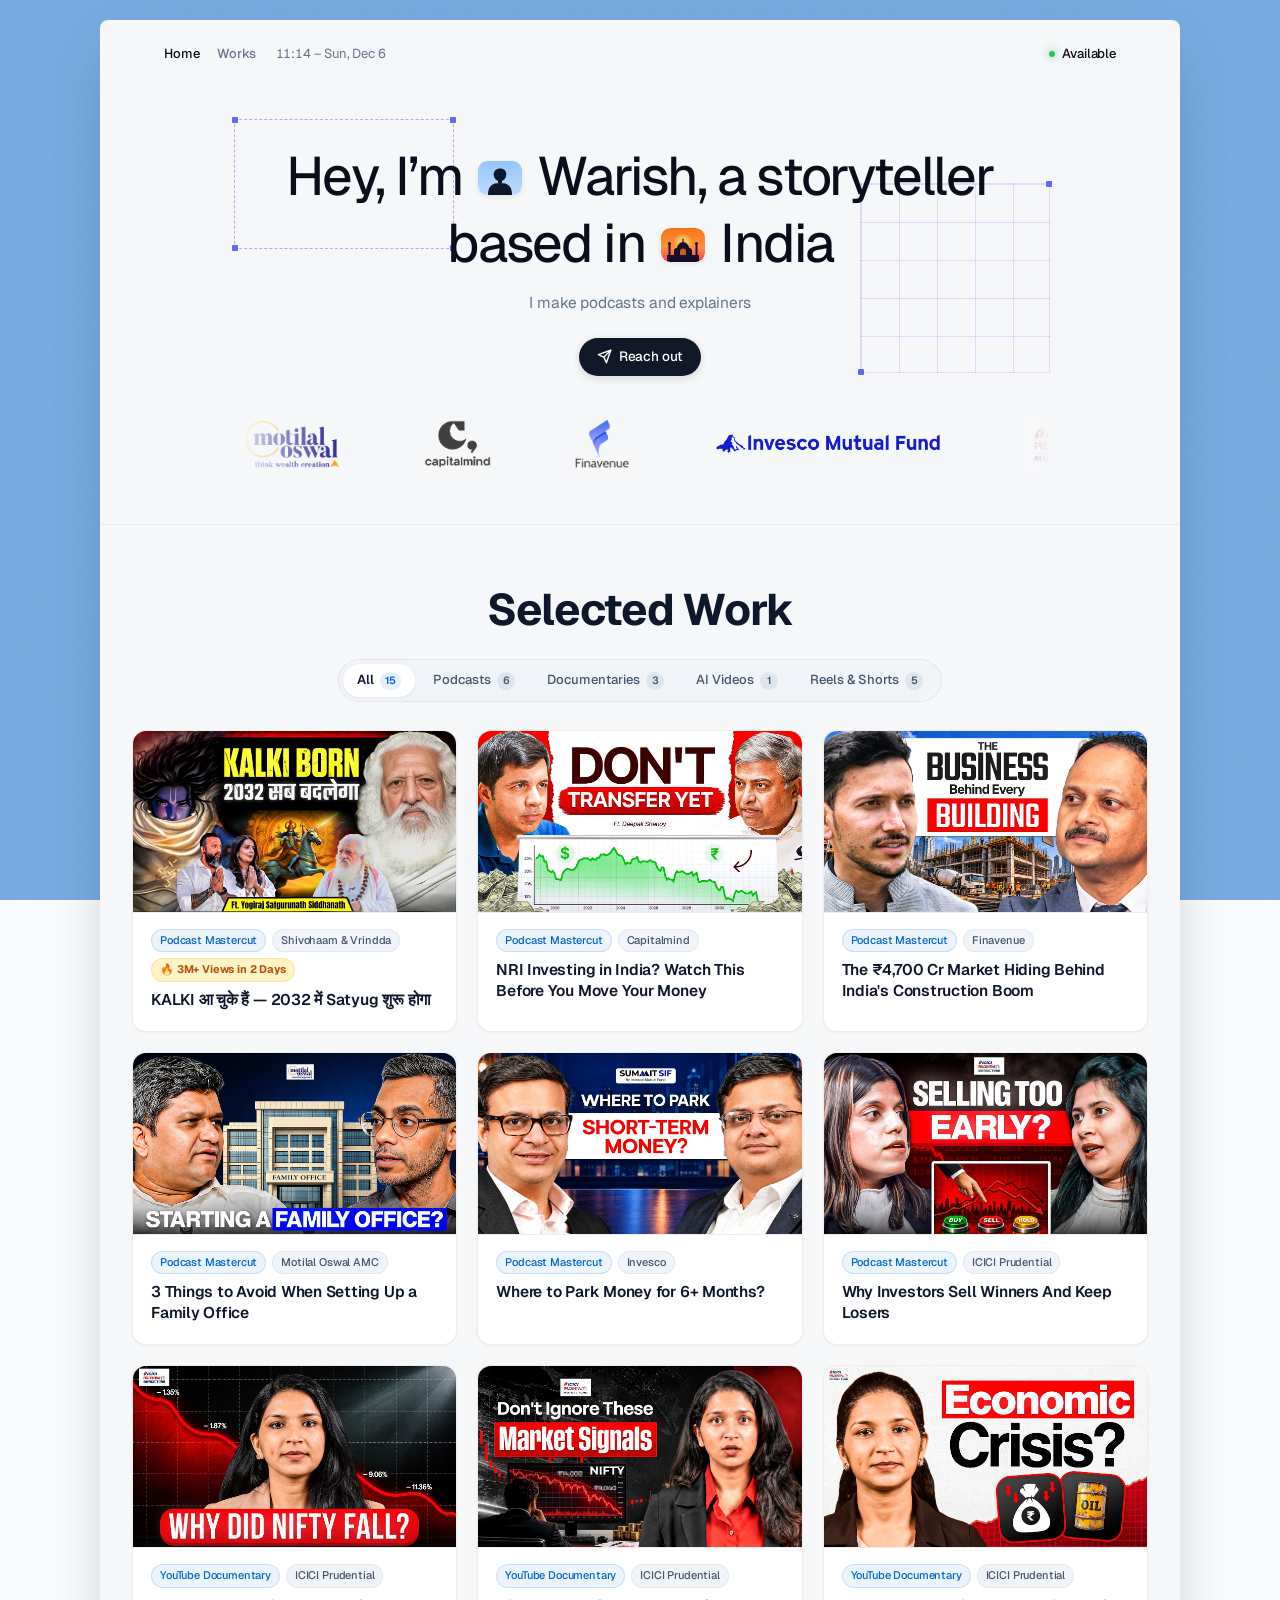
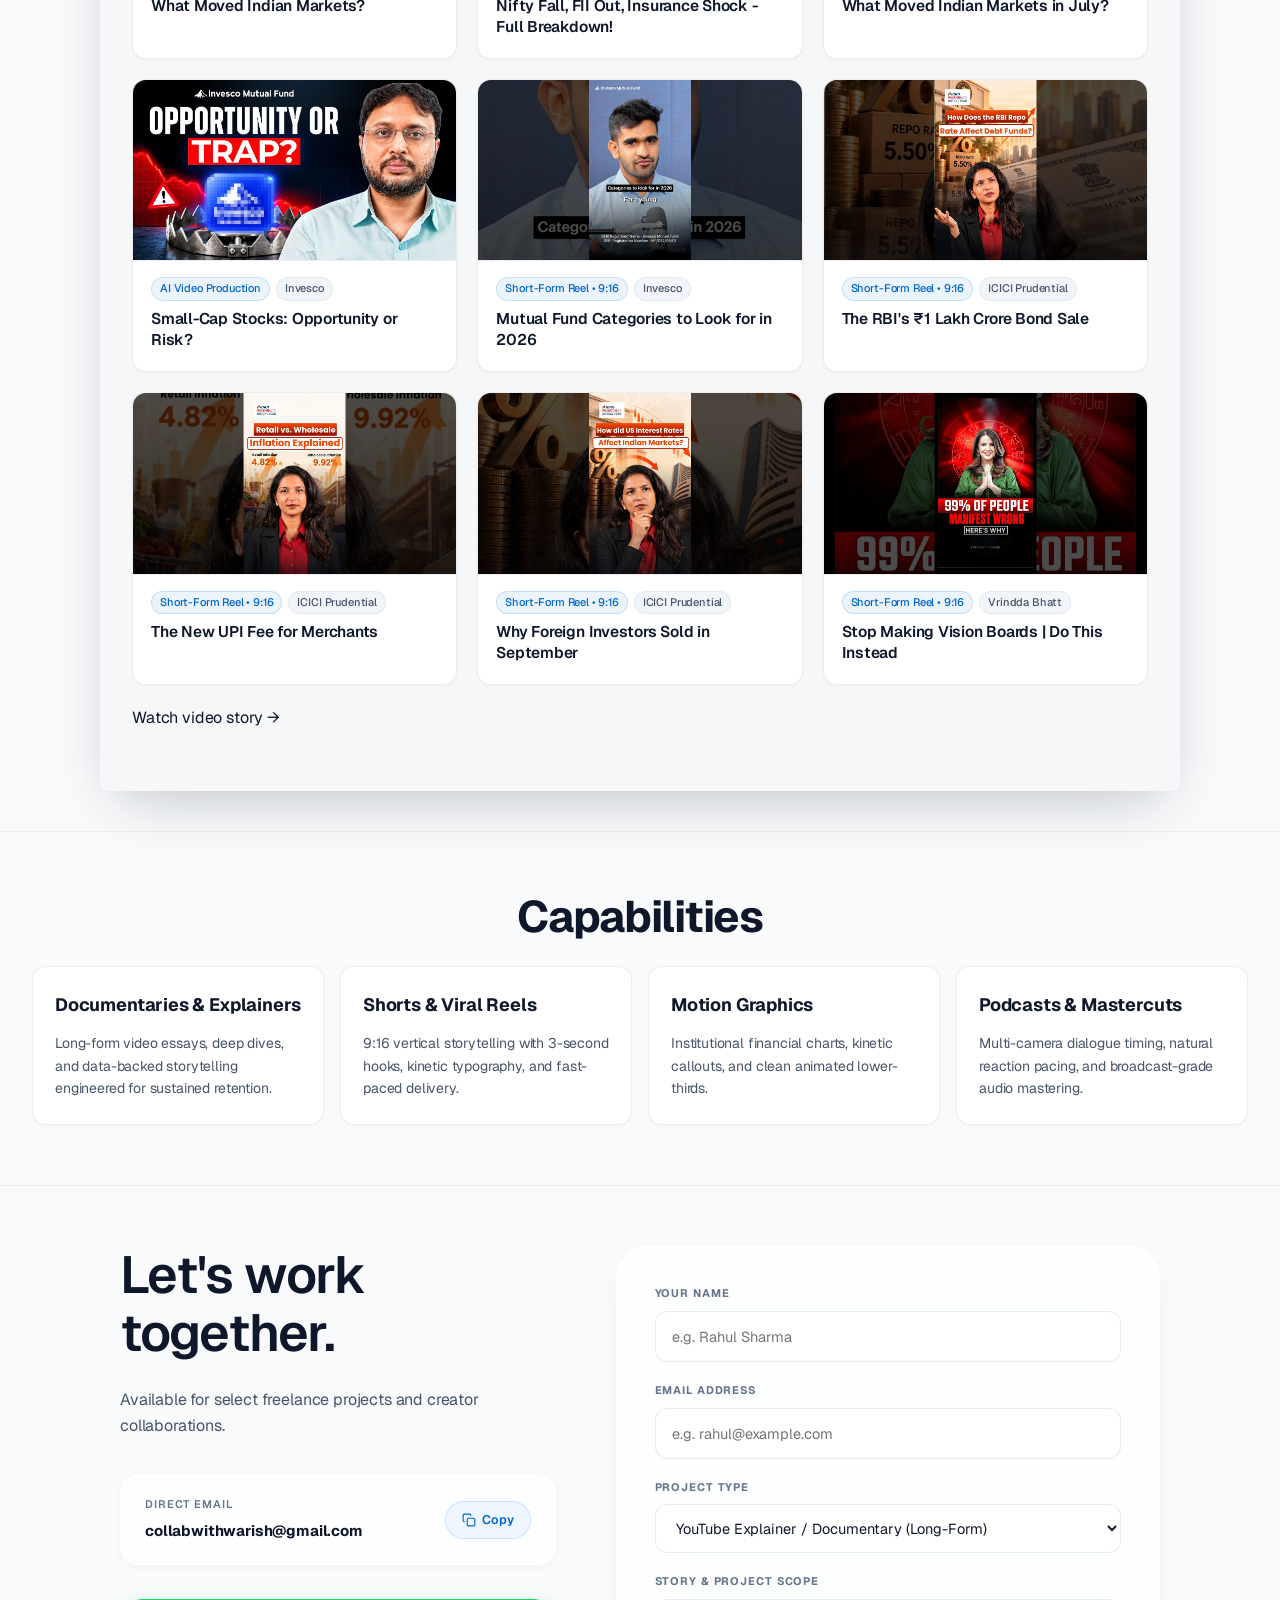
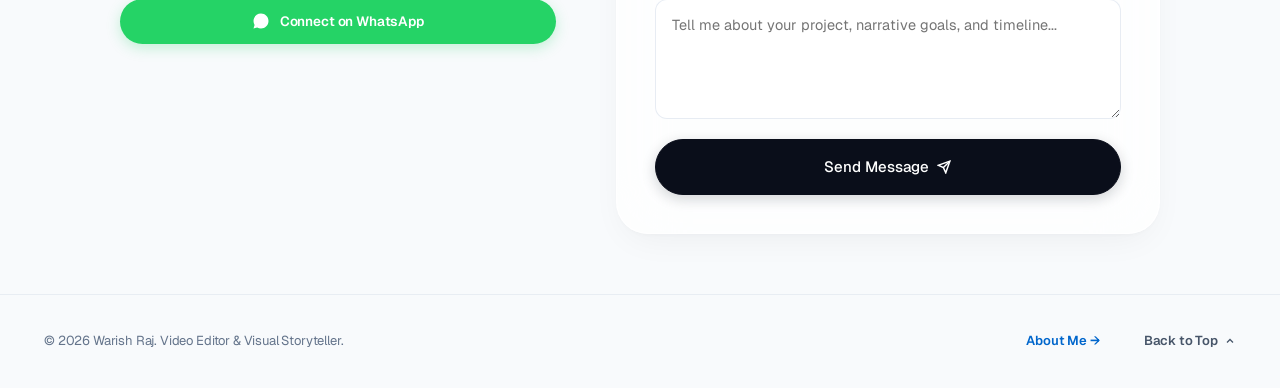
==== commit 6d998288: "Update hero subtitle to 'I make podcasts and explainers' and remove X and LinkedIn icon buttons" ====
--- a/index.html
+++ b/index.html
@@ -22,7 +22,7 @@
   <link href="https://fonts.googleapis.com/css2?family=Geist:wght@300;400;500;600;700;800&family=Geist+Mono:wght@400;500;600&display=swap" rel="stylesheet">
 
   <!-- Apple UI & Glassmorphism Stylesheet -->
-  <link rel="stylesheet" href="css/style.css?v=7.0">
+  <link rel="stylesheet" href="css/style.css?v=7.1">
 </head>
 <body>
 
@@ -84,7 +84,7 @@
           </h1>
 
           <p class="hero__subtitle">
-            I make launch videos and explainers
+            I make podcasts and explainers
           </p>
 
           <div class="hero__actions">
@@ -94,16 +94,6 @@
                 <polygon points="22 2 15 22 11 13 2 9 22 2"></polygon>
               </svg>
               <span>Reach out</span>
-            </a>
-            <a href="https://x.com" target="_blank" rel="noopener noreferrer" class="btn-icon-square" aria-label="Twitter / X">
-              <svg width="14" height="14" viewBox="0 0 24 24" fill="currentColor" aria-hidden="true">
-                <path d="M18.244 2.25h3.308l-7.227 8.26 8.502 11.24H16.17l-5.214-6.817L4.99 21.75H1.68l7.73-8.835L1.254 2.25H8.08l4.713 6.231zm-1.161 17.52h1.833L7.084 4.126H5.117z"/>
-              </svg>
-            </a>
-            <a href="https://www.linkedin.com/in/warish-raj-075b31278" target="_blank" rel="noopener noreferrer" class="btn-icon-square" aria-label="LinkedIn">
-              <svg width="14" height="14" viewBox="0 0 24 24" fill="currentColor" aria-hidden="true">
-                <path d="M19 3a2 2 0 0 1 2 2v14a2 2 0 0 1-2 2H5a2 2 0 0 1-2-2V5a2 2 0 0 1 2-2h14m-.5 15.5v-5.3a3.26 3.26 0 0 0-3.26-3.26c-.85 0-1.84.52-2.28 1.3v-1.11h-2.79v8.37h2.79v-4.93c0-.77.62-1.4 1.39-1.4a1.4 1.4 0 0 1 1.4 1.4v4.93h2.75M6.46 8.76a1.53 1.53 0 1 0 0-3.05 1.53 1.53 0 0 0 0 3.05m1.39 9.74v-8.37H5.07v8.37z"/>
-              </svg>
             </a>
           </div>
         </div>
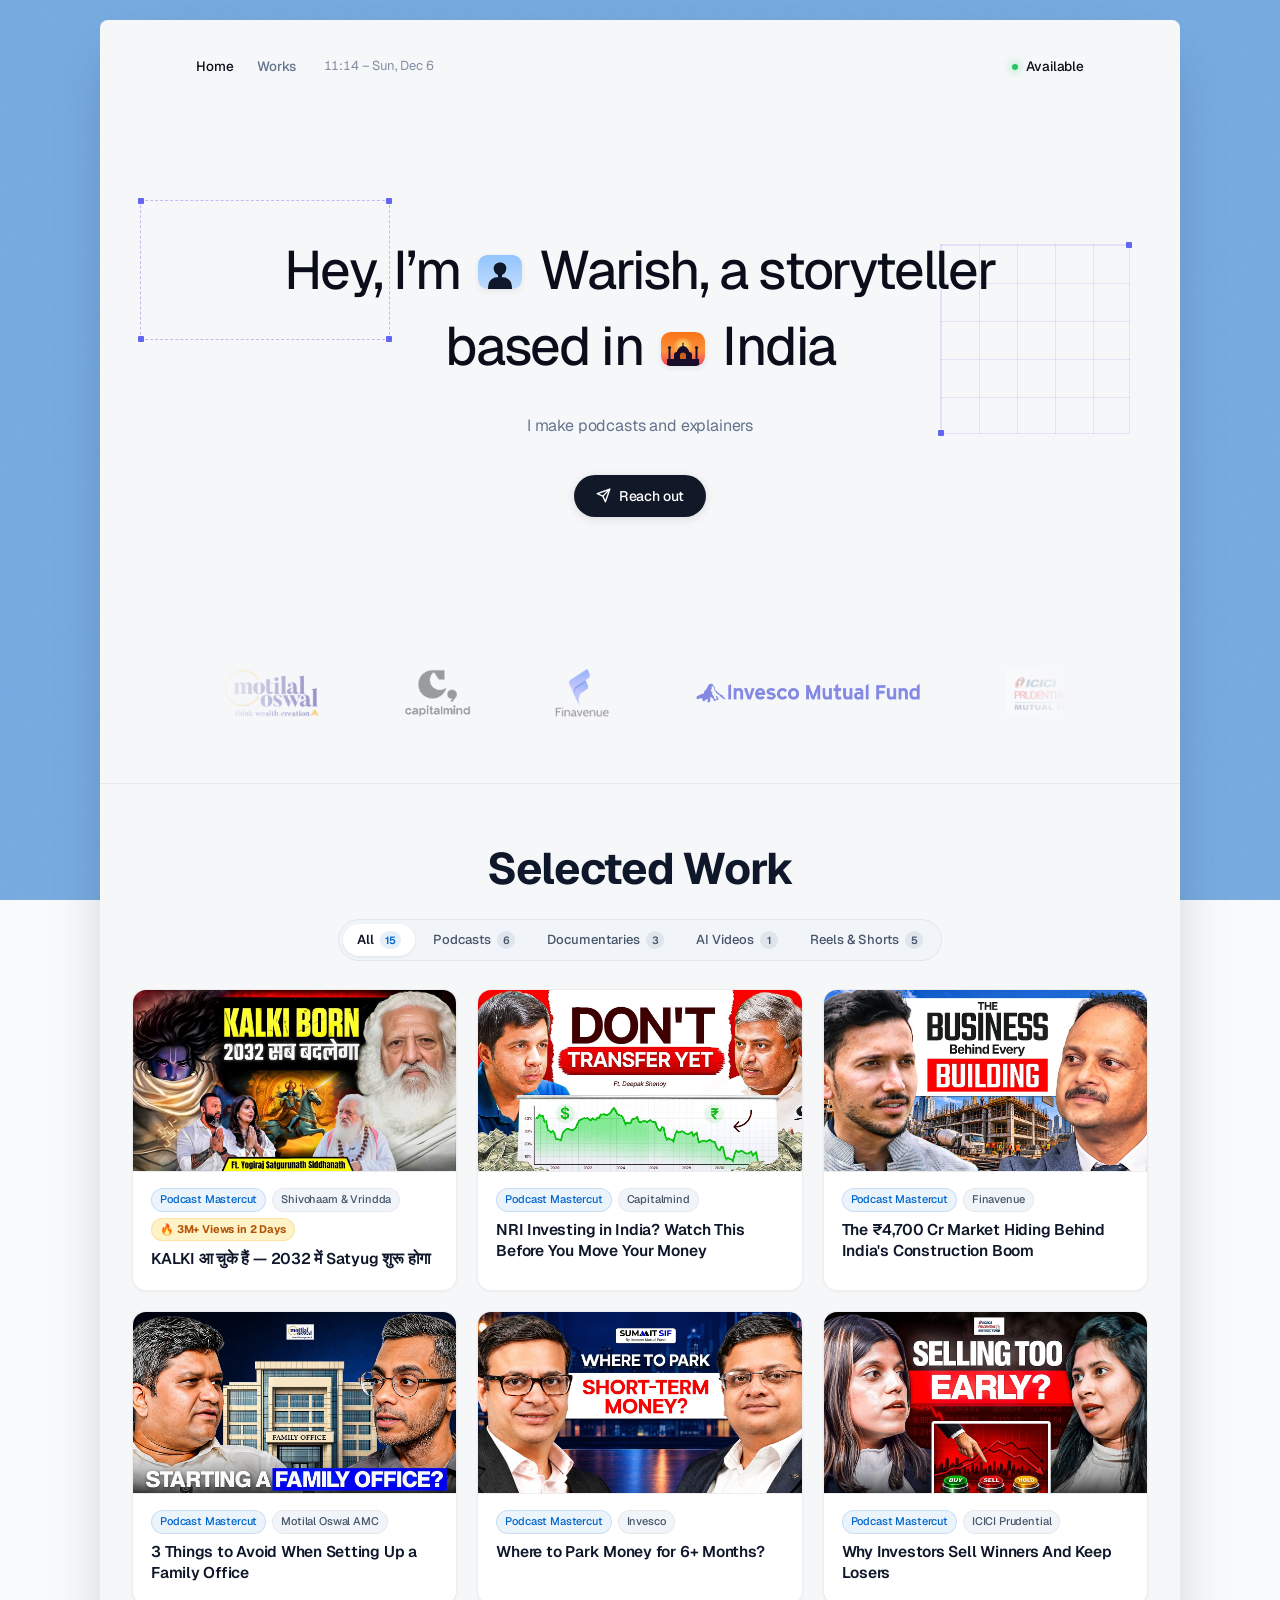
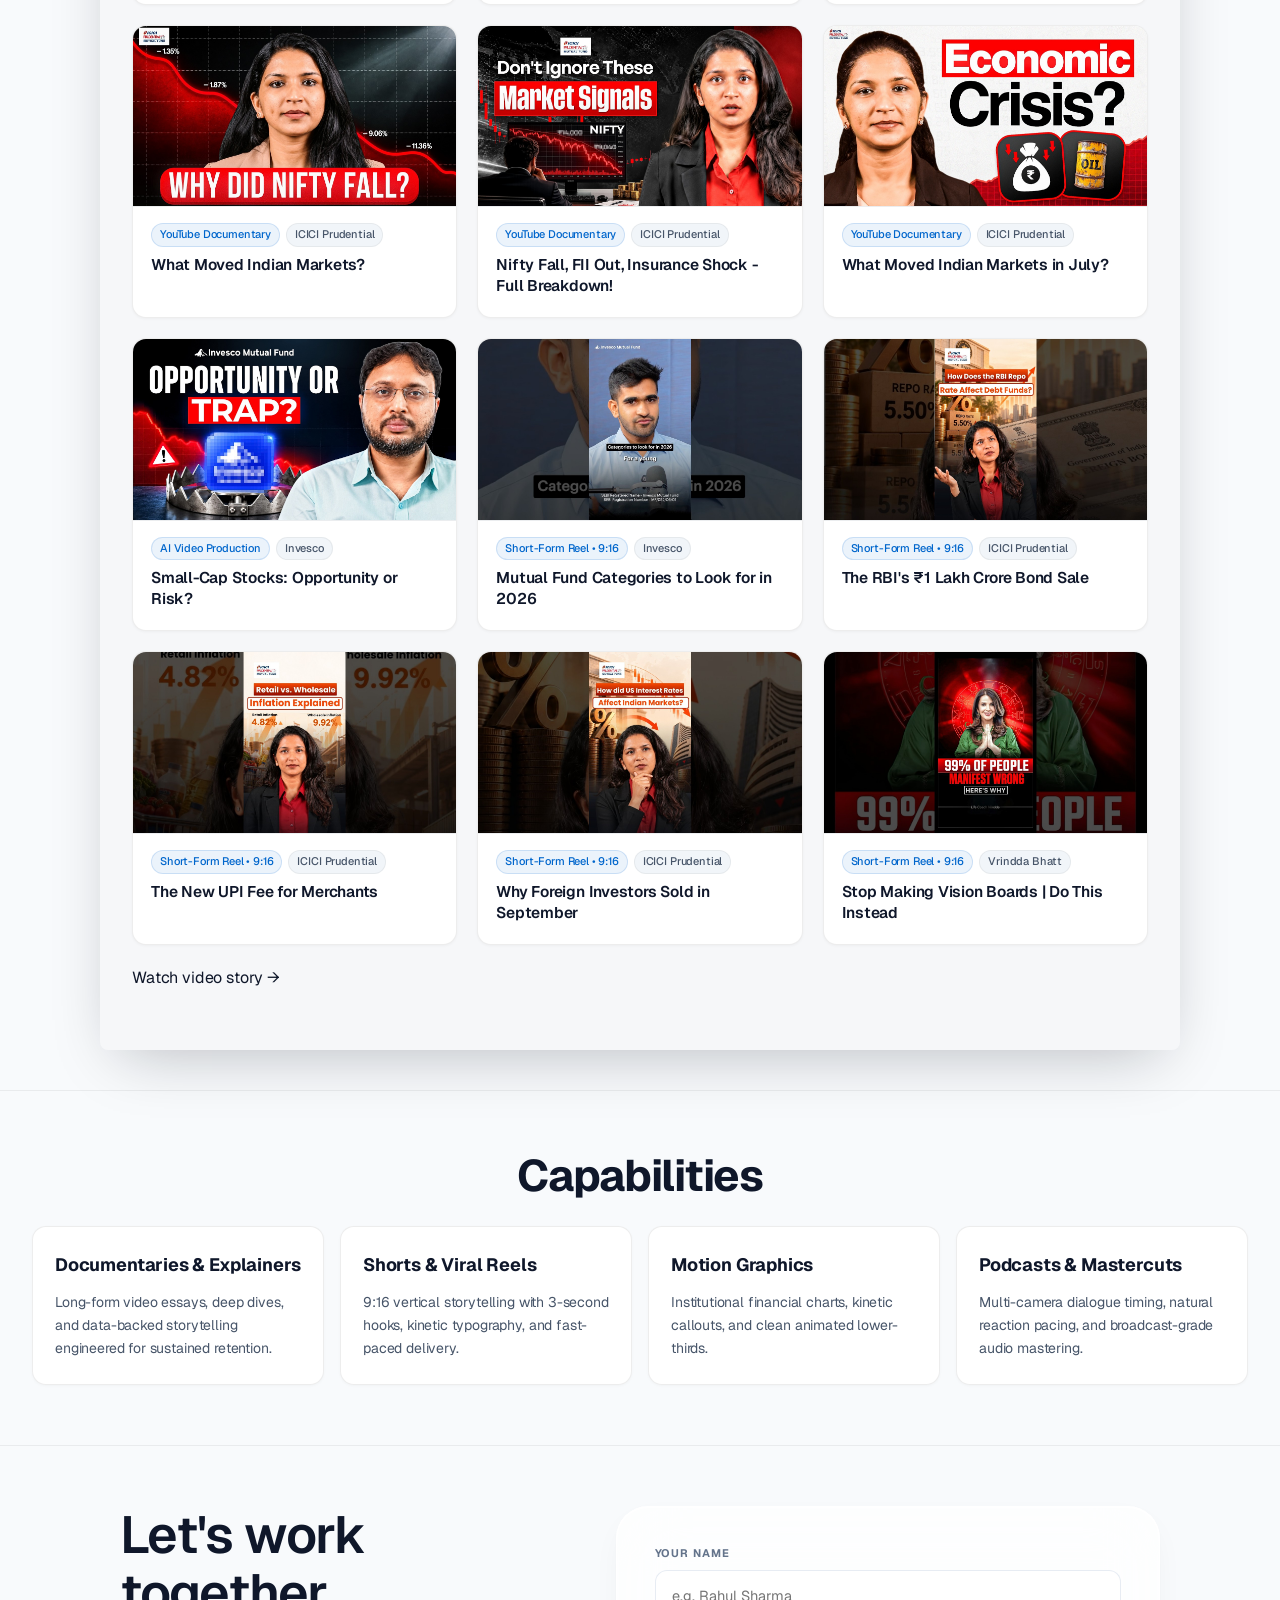
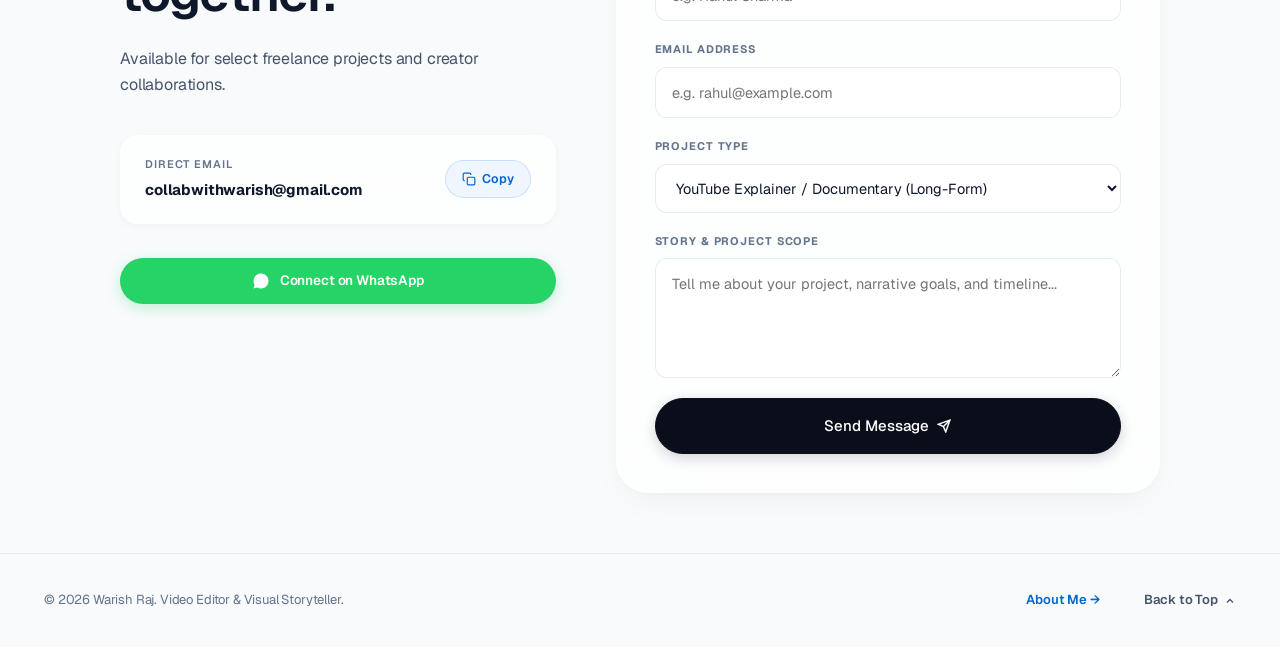
==== commit ef36e486: "Add generous whitespace, expand hero height, push canvas accents outward, and space out brand marque" ====
--- a/index.html
+++ b/index.html
@@ -22,7 +22,7 @@
   <link href="https://fonts.googleapis.com/css2?family=Geist:wght@300;400;500;600;700;800&family=Geist+Mono:wght@400;500;600&display=swap" rel="stylesheet">
 
   <!-- Apple UI & Glassmorphism Stylesheet -->
-  <link rel="stylesheet" href="css/style.css?v=7.1">
+  <link rel="stylesheet" href="css/style.css?v=7.2">
 </head>
 <body>
 
@@ -97,10 +97,11 @@
             </a>
           </div>
         </div>
-
-        <!-- Trusted by teams at -->
-        <div class="hero__clients">
-          <div class="clients__marquee">
+      </div>
+
+      <!-- Trusted by teams at (positioned at base of hero viewport) -->
+      <div class="hero__clients">
+        <div class="clients__marquee">
             <div class="clients__track">
               <!-- Set 1 -->
               <div class="client-item">
@@ -137,7 +138,6 @@
             </div>
           </div>
         </div>
-      </div>
     </section>
 
     <!-- 2. Selected Video Work -->
--- a/css/style.css
+++ b/css/style.css
@@ -256,7 +256,7 @@
   display: flex;
   justify-content: space-between;
   align-items: center;
-  padding: 24px 32px 14px;
+  padding: 36px 48px 20px;
   background: transparent;
   border-bottom: none;
   width: 100%;
@@ -265,16 +265,16 @@
 
 @media (max-width: 640px) {
   .topbar {
-    padding: 16px 16px 10px;
+    padding: 20px 20px 12px;
   }
 }
 
 .topbar__left {
   display: flex;
   align-items: center;
-  gap: 18px;
+  gap: 24px;
   font-family: var(--font-sans);
-  font-size: 13px;
+  font-size: 13.5px;
   color: #64748b;
 }
 
@@ -282,7 +282,7 @@
   color: #64748b;
   text-decoration: none;
   font-weight: 500;
-  font-size: 13px;
+  font-size: 13.5px;
   transition: color 0.15s ease;
 }
 
@@ -292,11 +292,11 @@
 }
 
 .nav-clock {
-  color: #64748b;
+  color: #828fa3;
   font-size: 13px;
   font-weight: 400;
   font-variant-numeric: tabular-nums;
-  margin-left: 2px;
+  margin-left: 4px;
 }
 
 .topbar__right {
@@ -307,8 +307,8 @@
 .status-indicator {
   display: inline-flex;
   align-items: center;
-  gap: 7px;
-  font-size: 13px;
+  gap: 8px;
+  font-size: 13.5px;
   font-weight: 500;
   color: #0a0e1a;
 }
@@ -318,7 +318,7 @@
   height: 6px;
   border-radius: 50%;
   background: #22c55e;
-  box-shadow: 0 0 8px rgba(34, 197, 94, 0.75);
+  box-shadow: 0 0 10px rgba(34, 197, 94, 0.8);
   display: inline-block;
   animation: liveDotPulse 2.5s infinite;
 }
@@ -331,7 +331,7 @@
 .status-text {
   color: #0a0e1a;
   font-weight: 500;
-  font-size: 13px;
+  font-size: 13.5px;
 }
 
 /* Apple Geometric Brand Monogram */
@@ -483,15 +483,15 @@
 }
 
 /* ==========================================================================
-   Hero Section — Minimalist Creator Layout (vfxace style)
+   Hero Section — Minimalist Creator Layout (vfxace style with breathing room)
    ========================================================================== */
 .hero-viewport {
-  min-height: auto;
+  min-height: 84vh;
   display: flex;
   flex-direction: column;
-  justify-content: flex-start;
-  align-items: center;
-  padding: 0 32px 48px;
+  justify-content: space-between;
+  align-items: center;
+  padding: 0 48px 48px;
   box-sizing: border-box;
   position: relative;
   text-align: center;
@@ -499,28 +499,30 @@
 
 @media (max-width: 768px) {
   .hero-viewport {
-    padding: 0 16px 36px;
+    min-height: auto;
+    padding: 0 16px 40px;
   }
 }
 
 .hero__inner {
   width: 100%;
-  max-width: 860px;
-  margin: 64px 0 0;
+  max-width: 820px;
+  margin: 110px auto 40px;
   display: flex;
   flex-direction: column;
   align-items: center;
   position: relative;
-  padding: 0;
+  padding: 24px 0 0;
 }
 
 @media (max-width: 768px) {
   .hero__inner {
-    margin: 36px 0 0;
-  }
-}
-
-/* Canvas Decorative Accents (Figma vector style) */
+    margin: 48px auto 24px;
+    padding: 10px 0 0;
+  }
+}
+
+/* Canvas Decorative Accents (Figma vector style - airy & placed outward) */
 .canvas-accents {
   position: absolute;
   inset: 0;
@@ -529,28 +531,28 @@
   z-index: 0;
 }
 
-/* Left dashed selection box */
+/* Left dashed selection box - pushed well outward into the left whitespace */
 .canvas-accent-box {
   position: absolute;
-  top: -24px;
-  left: 24px;
-  width: 220px;
-  height: 130px;
-  border: 1px dashed rgba(124, 58, 237, 0.45);
-}
-
-/* Right blueprint grid box */
+  top: -8px;
+  left: -90px;
+  width: 250px;
+  height: 140px;
+  border: 1px dashed rgba(124, 58, 237, 0.35);
+}
+
+/* Right blueprint grid box - pushed well outward into the right whitespace */
 .canvas-accent-grid {
   position: absolute;
-  top: 40px;
-  right: 20px;
+  top: 36px;
+  right: -80px;
   width: 190px;
   height: 190px;
   background-size: 38px 38px;
   background-image: 
-    linear-gradient(to right, rgba(124, 58, 237, 0.16) 1px, transparent 1px),
-    linear-gradient(to bottom, rgba(124, 58, 237, 0.16) 1px, transparent 1px);
-  border: 1px solid rgba(124, 58, 237, 0.16);
+    linear-gradient(to right, rgba(124, 58, 237, 0.12) 1px, transparent 1px),
+    linear-gradient(to bottom, rgba(124, 58, 237, 0.12) 1px, transparent 1px);
+  border: 1px solid rgba(124, 58, 237, 0.12);
 }
 
 /* Corner purple handles (Figma vector control points) */
@@ -567,7 +569,7 @@
 .handle-bl { bottom: -3px; left: -3px; }
 .handle-br { bottom: -3px; right: -3px; }
 
-@media (max-width: 900px) {
+@media (max-width: 1080px) {
   .canvas-accents {
     display: none;
   }
@@ -586,7 +588,7 @@
   font-family: var(--font-sans);
   font-size: clamp(32px, 4.4vw, 54px);
   font-weight: 450;
-  line-height: 1.24;
+  line-height: 1.42;
   letter-spacing: -0.035em;
   color: #0a0e1a;
   margin: 0;
@@ -603,7 +605,7 @@
   height: 34px;
   border-radius: 9px;
   overflow: hidden;
-  margin: 0 4px;
+  margin: 0 6px;
   box-shadow: 0 2px 6px rgba(0, 0, 0, 0.08);
   transform: translateY(-2px);
   background: #f1f5f9;
@@ -618,11 +620,11 @@
 
 .hero__subtitle {
   font-family: var(--font-sans);
-  font-size: 15.5px;
-  line-height: 1.5;
+  font-size: 16px;
+  line-height: 1.6;
   color: #64748b;
   font-weight: 400;
-  margin: 14px 0 0;
+  margin: 28px 0 0;
   letter-spacing: -0.01em;
   animation: fadeUp 0.8s var(--ease-apple) 0.15s both;
 }
@@ -631,31 +633,30 @@
   display: flex;
   align-items: center;
   justify-content: center;
-  gap: 10px;
-  margin: 24px 0 36px;
+  margin: 36px 0 0;
   animation: fadeUp 0.8s var(--ease-apple) 0.25s both;
 }
 
 .btn-reach-out {
   display: inline-flex;
   align-items: center;
-  gap: 7px;
+  gap: 8px;
   background: #111827;
   color: #ffffff;
-  font-size: 13.5px;
+  font-size: 14px;
   font-weight: 500;
-  padding: 8px 18px;
+  padding: 10px 22px;
   border-radius: 999px;
   text-decoration: none;
   transition: all 0.2s ease;
-  box-shadow: 0 2px 8px rgba(17, 24, 39, 0.15);
+  box-shadow: 0 2px 10px rgba(17, 24, 39, 0.12);
 }
 
 .btn-reach-out:hover {
   background: #000000;
   color: #ffffff;
   transform: translateY(-1px);
-  box-shadow: 0 4px 12px rgba(17, 24, 39, 0.25);
+  box-shadow: 0 4px 16px rgba(17, 24, 39, 0.22);
 }
 
 .btn-icon-square {
@@ -678,6 +679,19 @@
   transform: translateY(-1px);
 }
 
+.hero__clients {
+  width: 100%;
+  max-width: 860px;
+  margin: 80px auto 10px;
+  padding-top: 24px;
+  opacity: 0.5;
+  transition: opacity 0.3s ease;
+}
+
+.hero__clients:hover {
+  opacity: 0.85;
+}
+
 /* Button System */
 .btn {
   display: inline-flex;
@@ -729,12 +743,6 @@
   font-size: 12.5px;
   font-weight: 600;
   border-radius: var(--radius-pill);
-}
-
-.hero__clients {
-  width: 100%;
-  max-width: 820px;
-  margin: 0 auto;
 }
 
 
